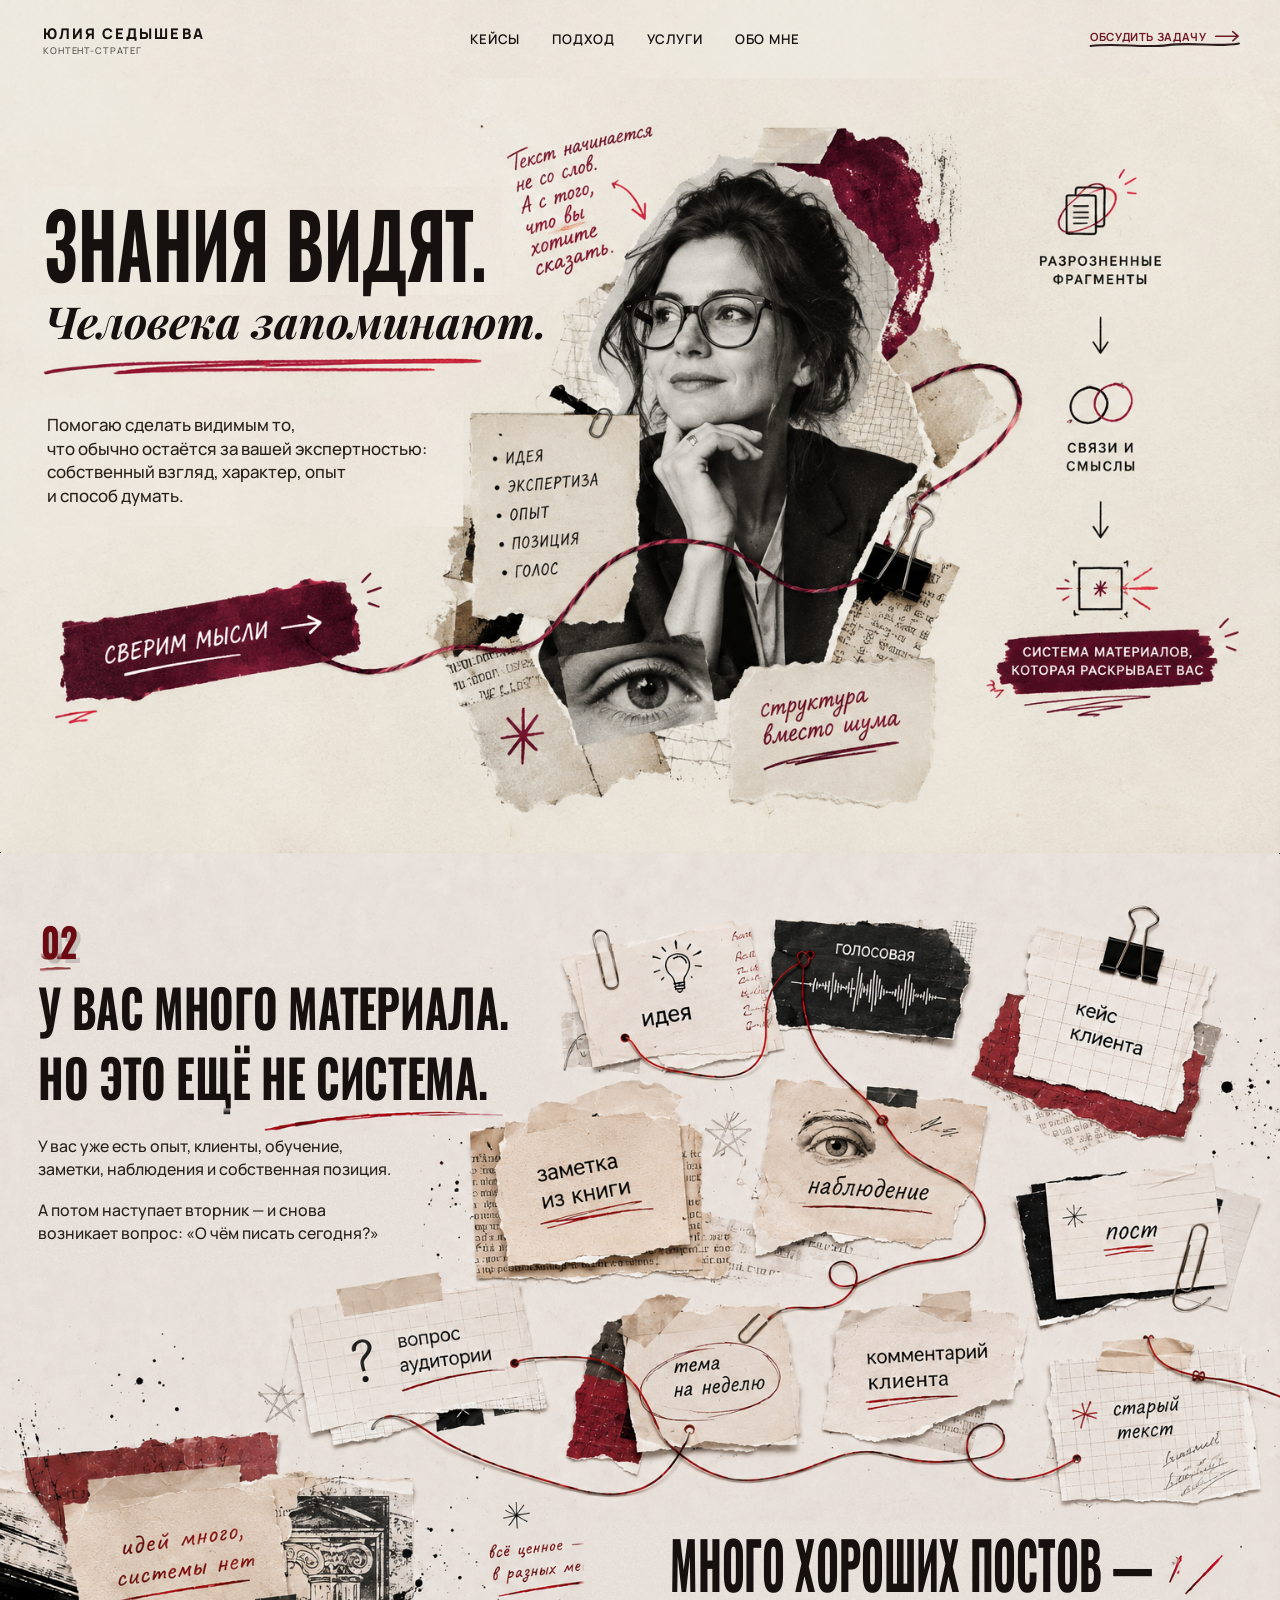
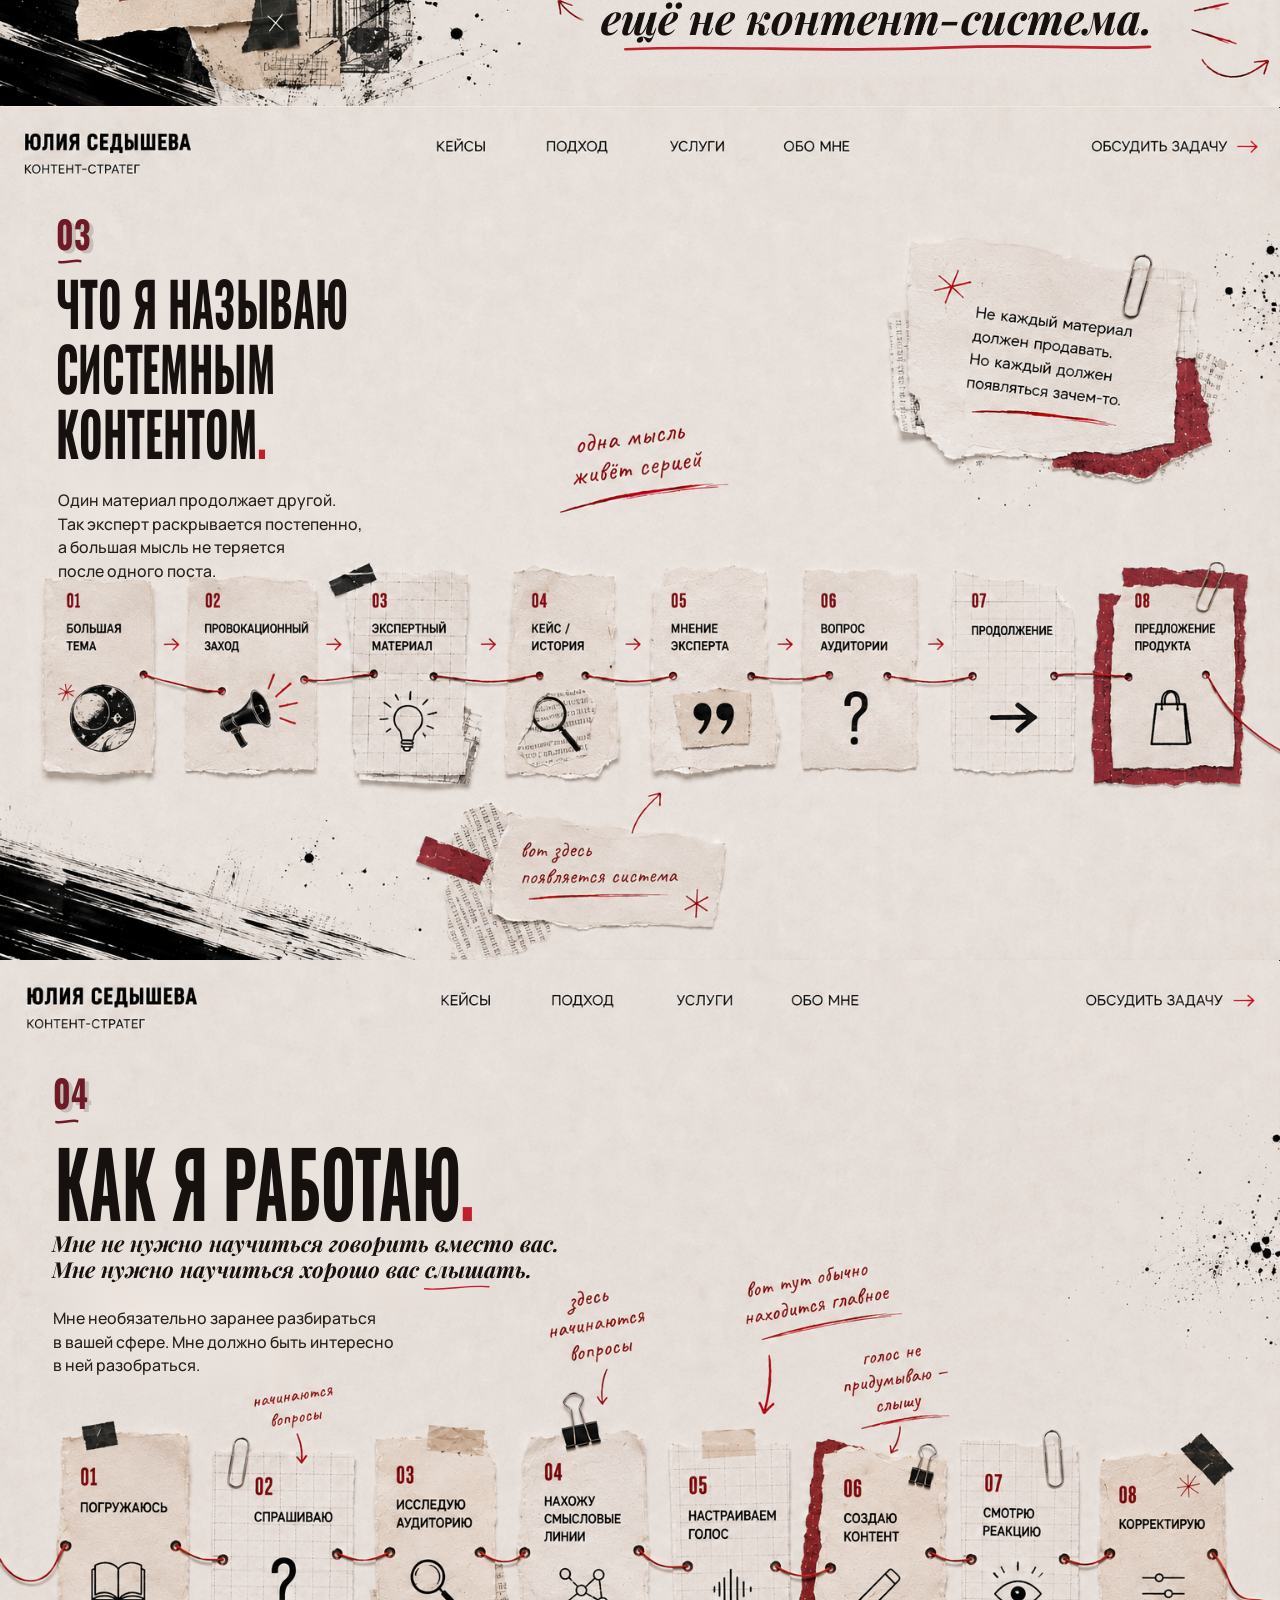
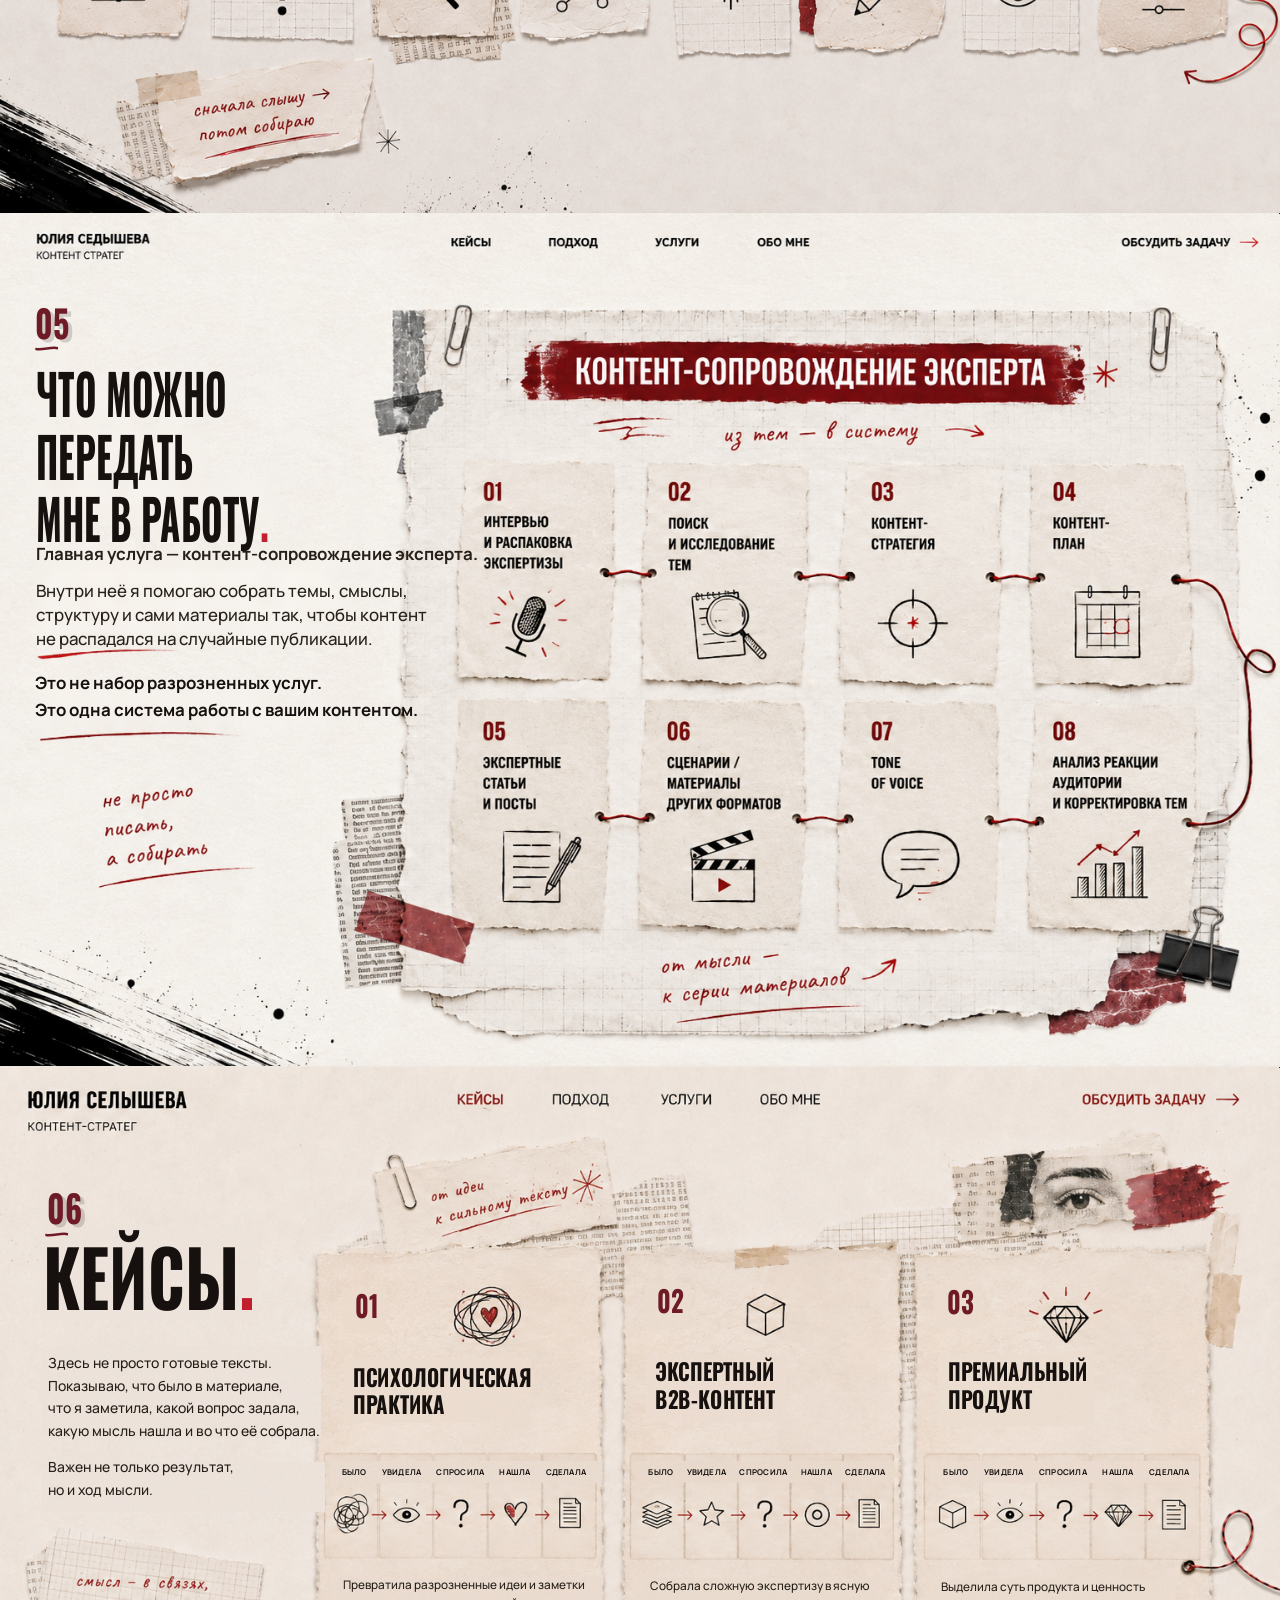
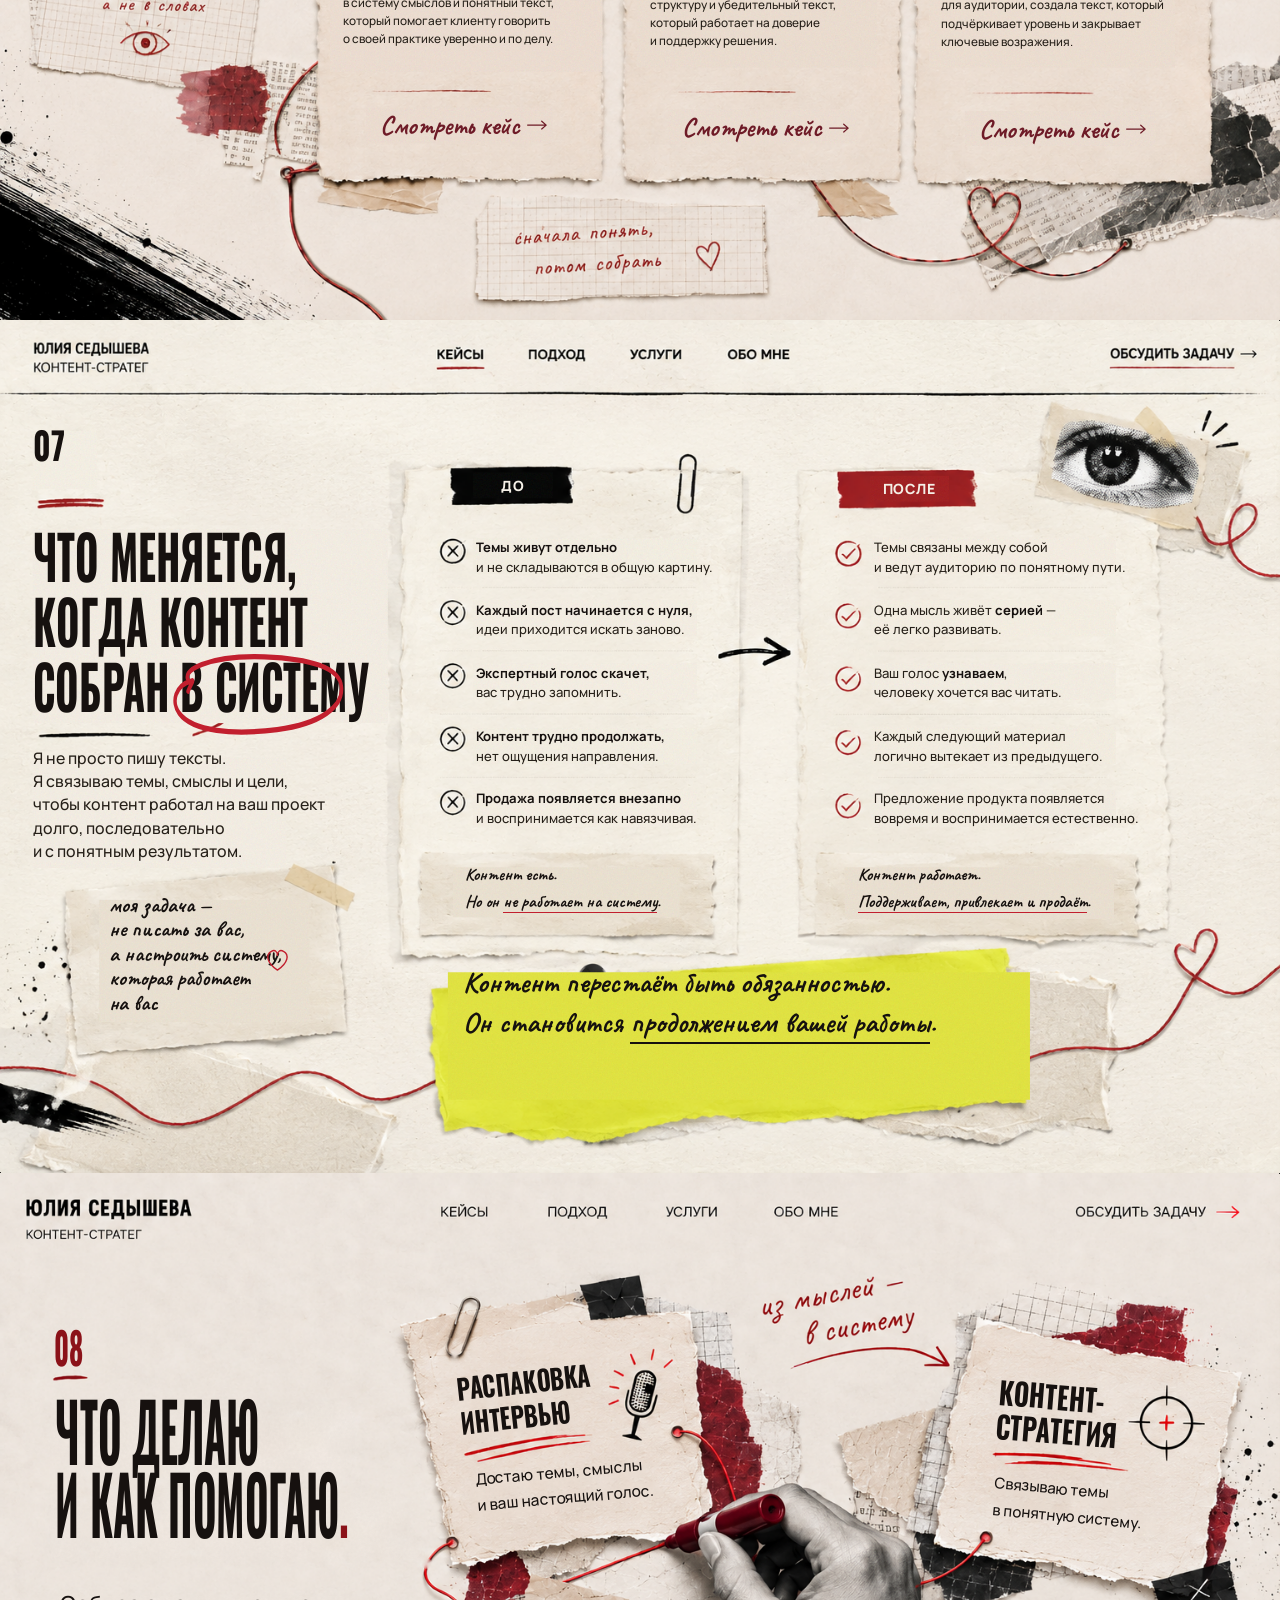
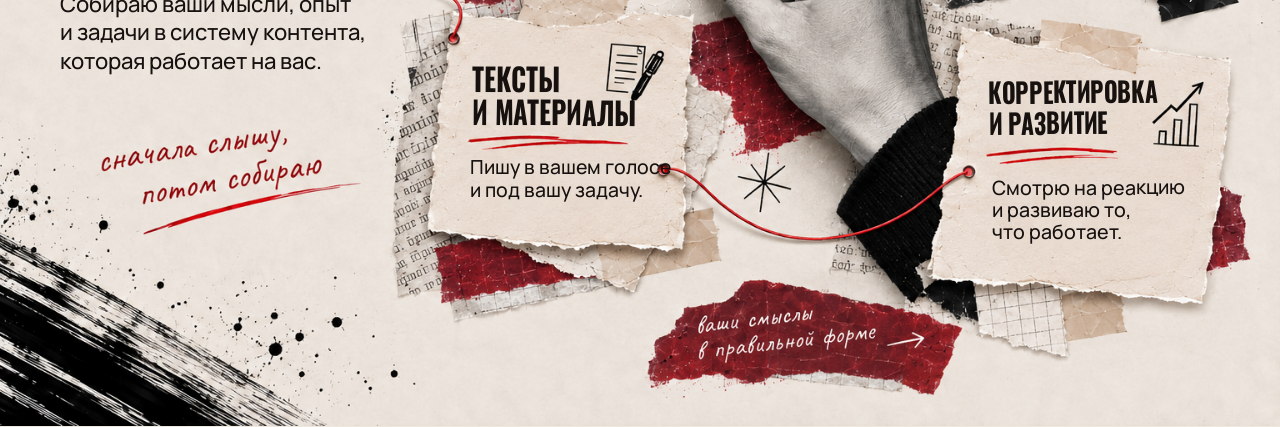
==== index.html @ bf5f05dc "Test version screens 01-08 Co-Authored-By: Claude Sonnet 5 <noreply@anthropic.com>  Claude-Session: " ====
<!DOCTYPE html>
<html lang="ru">
<head>
<meta charset="UTF-8">
<meta name="viewport" content="width=device-width, initial-scale=1.0">
<title>Юлия Седышева — контент-стратег</title>
<link rel="preconnect" href="https://fonts.googleapis.com">
<link rel="preconnect" href="https://fonts.gstatic.com" crossorigin>
<link href="https://fonts.googleapis.com/css2?family=Manrope:wght@500;600;700;800&family=Oswald:wght@600;700&family=Playfair+Display:ital,wght@1,600;1,700&family=Caveat:wght@600;700&display=swap" rel="stylesheet">
<link rel="stylesheet" href="css/style.css">
</head>
<body>

<main>
  <section class="hero">
    <div class="hero-stage">
      <img class="hero-plate" src="images/hero-bg.png" alt="" aria-hidden="true">

      <!-- Header -->
      <div class="brand">
        <span class="brand-name">Юлия&nbsp;Седышева</span>
        <span class="brand-role">Контент-стратег</span>
      </div>

      <nav class="nav">
        <a href="#">Кейсы</a>
        <a href="#">Подход</a>
        <a href="#">Услуги</a>
        <a href="#">Обо&nbsp;мне</a>
      </nav>

      <a href="#" class="top-cta">
        <span class="top-cta-text">Обсудить задачу</span>
        <svg class="top-cta-arrow" viewBox="0 0 34 16" aria-hidden="true">
          <path d="M1 8h28M23 2l7 6-7 6" fill="none" stroke="currentColor" stroke-width="2" stroke-linecap="round" stroke-linejoin="round"/>
        </svg>
        <svg class="top-cta-underline" viewBox="0 0 200 12" preserveAspectRatio="none" aria-hidden="true">
          <path d="M2 7 C 40 3, 70 10, 104 6 C 140 2, 168 9, 198 4" fill="none" stroke="currentColor" stroke-width="2.4" stroke-linecap="round"/>
        </svg>
      </a>

      <!-- Headline -->
      <h1 class="headline">Знания видят.</h1>
      <p class="subhead">Человека запоминают.</p>

      <p class="lead">Помогаю сделать видимым то,<br>
        что обычно остаётся за вашей экспертностью:<br>
        собственный взгляд, характер, опыт<br>
        и способ думать.</p>

      <!-- Button (visual is baked into the plate; this is the live hit-area) -->
      <a href="#" class="btn-hotspot" aria-label="Сверим мысли"></a>
    </div>
  </section>

  <!-- ============ Экран 2 — узнавание проблемы ============ -->
  <section class="problem">
    <div class="problem-stage">
      <img class="problem-plate" src="images/problem-bg.png" alt="" aria-hidden="true">

      <span class="p2-num">02</span>

      <h2 class="p2-title">
        <span>У вас много материала.</span>
        <span>Но это ещё не система.</span>
      </h2>

      <div class="p2-lead">
        <p>У вас уже есть опыт, клиенты, обучение,<br>
          заметки, наблюдения и собственная позиция.</p>
        <p>А потом наступает вторник — и снова<br>
          возникает вопрос: «О чём писать сегодня?»</p>
      </div>

      <p class="p2-final">
        <span class="p2-final-strong">Много хороших постов —</span>
        <span class="p2-final-italic">ещё не контент-система.</span>
        <svg class="p2-final-underline" viewBox="0 0 380 14" preserveAspectRatio="none" aria-hidden="true">
          <path d="M3 8 C 70 3, 150 12, 230 6 C 300 1, 345 9, 377 5" fill="none" stroke="currentColor" stroke-width="3.4" stroke-linecap="round"/>
        </svg>
      </p>
    </div>
  </section>

  <!-- ============ Экран 3 — что я называю системным контентом ============ -->
  <section class="system">
    <div class="system-stage">
      <img class="system-plate" src="images/system-bg.png" alt="" aria-hidden="true">

      <span class="p3-num">03</span>
      <svg class="p3-num-underline" viewBox="0 0 60 10" preserveAspectRatio="none" aria-hidden="true">
        <path d="M2 6 C 20 8, 40 3, 58 5" fill="none" stroke="currentColor" stroke-width="3" stroke-linecap="round"/>
      </svg>

      <h2 class="p3-title">
        <span>Что я называю</span>
        <span>системным</span>
        <span>контентом<em>.</em></span>
      </h2>

      <div class="p3-lead">
        <p>Один материал продолжает другой.<br>
          Так эксперт раскрывается постепенно,<br>
          а большая мысль не теряется<br>
          после одного поста.</p>
      </div>
    </div>
  </section>

  <!-- ============ Экран 4 — как я работаю ============ -->
  <section class="process">
    <div class="process-stage">
      <img class="process-plate" src="images/process-bg.png" alt="" aria-hidden="true">

      <span class="p4-num">04</span>
      <svg class="p4-num-underline" viewBox="0 0 60 10" preserveAspectRatio="none" aria-hidden="true">
        <path d="M2 6 C 20 8, 40 3, 58 5" fill="none" stroke="currentColor" stroke-width="3" stroke-linecap="round"/>
      </svg>

      <h2 class="p4-title">Как я работаю<em>.</em></h2>

      <p class="p4-phrase">
        <span>Мне не нужно научиться говорить вместо вас.</span>
        <span>Мне нужно научиться хорошо вас
          <span class="p4-hear">слышать.
            <svg class="p4-hear-underline" viewBox="0 0 194 26" preserveAspectRatio="none" aria-hidden="true">
              <path d="M2 20 C 60 26, 130 8, 192 14" fill="none" stroke="currentColor" stroke-width="4" stroke-linecap="round"/>
            </svg>
          </span>
        </span>
      </p>

      <div class="p4-lead">
        <p>Мне необязательно заранее разбираться<br>
          в вашей сфере. Мне должно быть интересно<br>
          в ней разобраться.</p>
      </div>
    </div>
  </section>

  <!-- ============ Экран 5 — что можно передать мне в работу ============ -->
  <section class="services">
    <div class="services-stage">
      <img class="services-plate" src="images/services-bg.png" alt="" aria-hidden="true">

      <span class="p5-num">05</span>
      <svg class="p5-num-underline" viewBox="0 0 60 10" preserveAspectRatio="none" aria-hidden="true">
        <path d="M2 6 C 20 8, 40 3, 58 5" fill="none" stroke="currentColor" stroke-width="3" stroke-linecap="round"/>
      </svg>

      <h2 class="p5-title">
        <span>Что можно</span>
        <span>передать</span>
        <span>мне в работу<em>.</em></span>
      </h2>

      <div class="p5-lead">
        <p class="p5-lead-strong">Главная услуга — контент-сопровождение эксперта.</p>
        <p>Внутри неё я помогаю собрать темы, смыслы,<br>
          структуру и сами материалы так, чтобы контент<br>
          не распадался на случайные публикации.</p>
      </div>

      <p class="p5-bottom">
        <span>Это не набор разрозненных услуг.</span>
        <span>Это одна система работы с вашим контентом.</span>
      </p>
    </div>
  </section>

  <!-- ============ Экран 6 — кейсы ============ -->
  <section class="cases" id="cases">
    <div class="cases-stage">
      <img class="cases-plate" src="images/cases-bg.png" alt="" aria-hidden="true">

      <span class="p6-num">06</span>
      <svg class="p6-num-underline" viewBox="0 0 60 10" preserveAspectRatio="none" aria-hidden="true">
        <path d="M2 6 C 20 8, 40 3, 58 5" fill="none" stroke="currentColor" stroke-width="3" stroke-linecap="round"/>
      </svg>

      <h2 class="p6-title">Кейсы<em>.</em></h2>

      <p class="p6-lead1">Здесь не просто готовые тексты.<br>
        Показываю, что было в материале,<br>
        что я заметила, какой вопрос задала,<br>
        какую мысль нашла и во что её собрала.</p>
      <p class="p6-lead2">Важен не только результат,<br>
        но и ход мысли.</p>

      <!-- Карточка 01 — психологическая практика -->
      <span class="p6-cnum c1">01</span>
      <h3 class="p6-ctitle c1">
        <span>Психологическая</span>
        <span>практика</span>
      </h3>
      <div class="p6-cscheme c1">
        <span>Было</span><span>Увидела</span><span>Спросила</span><span>Нашла</span><span>Сделала</span>
      </div>
      <p class="p6-cdesc c1">Превратила разрозненные идеи и заметки<br>
        в систему смыслов и понятный текст,<br>
        который помогает клиенту говорить<br>
        о своей практике уверенно и по делу.</p>
      <a href="#" class="p6-clink c1">Смотреть кейс
        <svg class="p6-clink-arrow" viewBox="0 0 34 16" aria-hidden="true">
          <path d="M1 8h28M23 2l7 6-7 6" fill="none" stroke="currentColor" stroke-width="2" stroke-linecap="round" stroke-linejoin="round"/>
        </svg>
      </a>

      <!-- Карточка 02 — экспертный B2B-контент -->
      <span class="p6-cnum c2">02</span>
      <h3 class="p6-ctitle c2">
        <span>Экспертный</span>
        <span>B2B-контент</span>
      </h3>
      <div class="p6-cscheme c2">
        <span>Было</span><span>Увидела</span><span>Спросила</span><span>Нашла</span><span>Сделала</span>
      </div>
      <p class="p6-cdesc c2">Собрала сложную экспертизу в ясную<br>
        структуру и убедительный текст,<br>
        который работает на доверие<br>
        и поддержку решения.</p>
      <a href="#" class="p6-clink c2">Смотреть кейс
        <svg class="p6-clink-arrow" viewBox="0 0 34 16" aria-hidden="true">
          <path d="M1 8h28M23 2l7 6-7 6" fill="none" stroke="currentColor" stroke-width="2" stroke-linecap="round" stroke-linejoin="round"/>
        </svg>
      </a>

      <!-- Карточка 03 — премиальный продукт -->
      <span class="p6-cnum c3">03</span>
      <h3 class="p6-ctitle c3">
        <span>Премиальный</span>
        <span>продукт</span>
      </h3>
      <div class="p6-cscheme c3">
        <span>Было</span><span>Увидела</span><span>Спросила</span><span>Нашла</span><span>Сделала</span>
      </div>
      <p class="p6-cdesc c3">Выделила суть продукта и ценность<br>
        для аудитории, создала текст, который<br>
        подчёркивает уровень и закрывает<br>
        ключевые возражения.</p>
      <a href="#" class="p6-clink c3">Смотреть кейс
        <svg class="p6-clink-arrow" viewBox="0 0 34 16" aria-hidden="true">
          <path d="M1 8h28M23 2l7 6-7 6" fill="none" stroke="currentColor" stroke-width="2" stroke-linecap="round" stroke-linejoin="round"/>
        </svg>
      </a>
    </div>
  </section>

  <!-- ============ Экран 7 — что меняется, когда контент собран в систему ============ -->
  <section class="system-effect" id="system-effect">
    <div class="system-effect-stage">
      <img class="system-effect-plate" src="images/system-effect-bg.png" alt="" aria-hidden="true">

      <span class="p7-num">07</span>

      <h2 class="p7-title">
        <span>Что меняется,</span>
        <span>когда контент</span>
        <span>собран
          <span class="p7-circle-wrap">в систему
            <svg class="p7-circle" viewBox="0 0 300 100" preserveAspectRatio="none" aria-hidden="true">
              <path d="M52 32 C 26 18, 84 2, 168 4 C 240 6, 288 15, 290 36 C 292 56, 258 74, 188 80 C 118 86, 54 82, 33 63 C 20 51, 26 34, 53 29 C 57 28, 50 34, 47 40"
                fill="none" stroke="currentColor" stroke-width="5.5" stroke-linecap="round" stroke-linejoin="round"/>
            </svg>
          </span>
        </span>
      </h2>

      <p class="p7-lead">Я не просто пишу тексты.<br>
        Я связываю темы, смыслы и цели,<br>
        чтобы контент работал на ваш проект<br>
        долго, последовательно<br>
        и с понятным результатом.</p>

      <!-- Левая заметка -->
      <p class="p7-leftnote">моя задача —<br>
        не писать за вас,<br>
        а настроить систему,<br>
        которая работает<br>
        на вас</p>
      <svg class="p7-leftnote-heart" viewBox="0 0 40 36" aria-hidden="true">
        <path d="M20 33 C 4 22, 2 10, 11 5 C 17 1, 20 7, 20 11 C 20 7, 23 1, 29 5 C 38 10, 36 22, 20 33 Z"
          fill="none" stroke="currentColor" stroke-width="2" stroke-linejoin="round"/>
      </svg>

      <!-- Карточка ДО -->
      <span class="p7-tab do">До</span>
      <div class="p7-item do i1"><p><strong>Темы живут отдельно</strong><br>и не складываются в общую картину.</p></div>
      <div class="p7-item do i2"><p><strong>Каждый пост начинается с нуля,</strong><br>идеи приходится искать заново.</p></div>
      <div class="p7-item do i3"><p><strong>Экспертный голос скачет,</strong><br>вас трудно запомнить.</p></div>
      <div class="p7-item do i4"><p><strong>Контент трудно продолжать,</strong><br>нет ощущения направления.</p></div>
      <div class="p7-item do i5"><p><strong>Продажа появляется внезапно</strong><br>и воспринимается как навязчивая.</p></div>
      <p class="p7-note do">Контент есть.<br>Но он <span class="p7-underline">не работает на систему</span>.</p>

      <!-- Карточка ПОСЛЕ -->
      <span class="p7-tab posle">После</span>
      <div class="p7-item posle i1"><p>Темы связаны между собой<br>и ведут аудиторию по понятному пути.</p></div>
      <div class="p7-item posle i2"><p>Одна мысль живёт <strong>серией</strong> —<br>её легко развивать.</p></div>
      <div class="p7-item posle i3"><p>Ваш голос <strong>узнаваем</strong>,<br>человеку хочется вас читать.</p></div>
      <div class="p7-item posle i4"><p>Каждый следующий материал<br>логично вытекает из предыдущего.</p></div>
      <div class="p7-item posle i5"><p>Предложение продукта появляется<br>вовремя и воспринимается естественно.</p></div>
      <p class="p7-note posle">Контент работает.<br><span class="p7-underline">Поддерживает, привлекает и продаёт</span>.</p>

      <!-- Жёлтая заметка -->
      <p class="p7-yellownote">Контент перестаёт быть обязанностью.<br>
        Он становится <span class="p7-underline">продолжением вашей работы</span>.</p>
    </div>
  </section>

  <!-- ============ Экран 8 — что делаю и как помогаю ============ -->
  <section class="what-i-do" id="what-i-do">
    <div class="what-i-do-stage">
      <img class="what-i-do-plate" src="images/what-i-do-bg.png" alt="" aria-hidden="true">

      <span class="p8-num">08</span>

      <h2 class="p8-title">
        <span>Что делаю</span>
        <span>и как помогаю<em>.</em></span>
      </h2>

      <p class="p8-lead">Собираю ваши мысли, опыт<br>
        и задачи в систему контента,<br>
        которая работает на вас.</p>

      <!-- Карточка 1 — распаковка / интервью -->
      <h3 class="p8-ctitle c1"><span>Распаковка</span><span>интервью</span></h3>
      <p class="p8-cdesc c1">Достаю темы, смыслы<br>и ваш настоящий голос.</p>

      <!-- Карточка 2 — контент-стратегия -->
      <h3 class="p8-ctitle c2"><span>Контент-</span><span>стратегия</span></h3>
      <p class="p8-cdesc c2">Связываю темы<br>в понятную систему.</p>

      <!-- Карточка 3 — тексты и материалы -->
      <h3 class="p8-ctitle c3"><span>Тексты</span><span>и материалы</span></h3>
      <p class="p8-cdesc c3">Пишу в вашем голосе<br>и под вашу задачу.</p>

      <!-- Карточка 4 — корректировка и развитие -->
      <h3 class="p8-ctitle c4"><span>Корректировка</span><span>и развитие</span></h3>
      <p class="p8-cdesc c4">Смотрю на реакцию<br>и развиваю то,<br>что работает.</p>
    </div>
  </section>
</main>

<script src="js/main.js"></script>
</body>
</html>
---- css/style.css ----
/* ==========================================================================
   Юлия Седышева — первый экран
   Собран по assets/01-hero-final-approved.png
   Коллаж, портрет, схема, красная нить, рукописные пометки и кнопка —
   запечены в images/hero-bg.png (вырезаны из approved-макета).
   Живым текстом отрисованы: шапка, заголовок, подзаголовок, лид, ссылки.
   ========================================================================== */
:root {
  --bg: #EEE9DF;
  --ink: #16110F;
  --ink-soft: #262019;
  --wine: #6E1B27;
  --wine-ink: #2B1D1A;
  --accent: #C21F2E;
  --p8-red: #8B1219;
}

* { box-sizing: border-box; }
html { scroll-behavior: smooth; }
body {
  margin: 0;
  background: var(--bg);
  color: var(--ink);
  font-family: "Manrope", Arial, sans-serif;
  -webkit-font-smoothing: antialiased;
}
img, svg { display: block; max-width: 100%; }
a { color: inherit; text-decoration: none; }
h1, p { margin: 0; }

/* ---- Stage: proportional 1536 x 1024 canvas ---------------------------- */
.hero { background: var(--bg); }
.hero-stage {
  position: relative;
  width: min(1536px, 100vw);
  margin-inline: auto;
  aspect-ratio: 1536 / 1024;
  container-type: inline-size;
  overflow: hidden;
}
.hero-plate {
  position: absolute;
  inset: 0;
  width: 100%;
  height: 100%;
  object-fit: fill;
  user-select: none;
  pointer-events: none;
}

/* ---- Header ----------------------------------------------------------- */
.brand {
  position: absolute;
  left: 3.35%;
  top: 2.95%;
  display: flex;
  flex-direction: column;
  line-height: 1.15;
}
.brand-name {
  font-weight: 800;
  font-size: clamp(11px, 1.15cqw, 19px);
  letter-spacing: 0.14em;
  text-transform: uppercase;
  white-space: nowrap;
  color: var(--ink);
}
.brand-role {
  font-weight: 500;
  font-size: clamp(7px, 0.72cqw, 12px);
  letter-spacing: 0.1em;
  text-transform: uppercase;
  opacity: 0.7;
  margin-top: 0.3cqw;
}

.nav {
  position: absolute;
  left: 49.6%;
  top: 3.55%;
  transform: translateX(-50%);
  display: flex;
  align-items: center;
  gap: clamp(13px, 2.5cqw, 40px);
  white-space: nowrap;
}
.nav a {
  font-weight: 600;
  font-size: clamp(9px, 1.04cqw, 17px);
  letter-spacing: 0.06em;
  text-transform: uppercase;
  color: var(--ink);
  padding-bottom: 0.2cqw;
  position: relative;
}
.nav a::after {
  content: "";
  position: absolute;
  left: 0; bottom: 0;
  width: 0; height: 1.5px;
  background: var(--wine);
  transition: width .2s ease;
}
.nav a:hover::after { width: 100%; }

.top-cta {
  position: absolute;
  right: 3%;
  top: 3.4%;
  display: inline-flex;
  align-items: center;
  gap: 0.7cqw;
  color: var(--wine);
  font-weight: 700;
  font-size: clamp(9px, 0.88cqw, 15px);
  letter-spacing: 0.055em;
  text-transform: uppercase;
  white-space: nowrap;
}
.top-cta-arrow {
  width: clamp(16px, 2.05cqw, 34px);
  height: auto;
  transition: transform .2s ease;
}
.top-cta:hover .top-cta-arrow { transform: translateX(3px); }
.top-cta-underline {
  position: absolute;
  left: -1%;
  right: 8%;
  bottom: -0.5cqw;
  width: auto;
  height: 0.8cqw;
  color: var(--wine-ink);
}

/* ---- Headline block ------------------------------------------------- */
.headline {
  position: absolute;
  left: 3.45%;
  top: 23.2%;
  font-family: "Oswald", "Manrope", Arial, sans-serif;
  font-weight: 700;
  font-size: clamp(26px, 6.95cqw, 108px);
  line-height: 1;
  letter-spacing: 0;
  text-transform: uppercase;
  color: var(--ink);
  white-space: nowrap;
  transform: scaleX(0.727);
  transform-origin: left center;
}
.subhead {
  position: absolute;
  left: 3.5%;
  top: 35%;
  font-family: "Playfair Display", Georgia, serif;
  font-style: italic;
  font-weight: 700;
  font-size: clamp(13px, 3.45cqw, 54px);
  line-height: 1;
  color: var(--ink);
  white-space: nowrap;
}
.lead {
  position: absolute;
  left: 3.65%;
  top: 48.4%;
  font-weight: 500;
  font-size: clamp(9px, 1.32cqw, 21px);
  line-height: 1.4;
  color: var(--ink-soft);
  white-space: nowrap;
}

/* ---- Live hit-area over the baked-in "Сверим мысли" button --------- */
.btn-hotspot {
  position: absolute;
  left: 3.7%;
  top: 66.6%;
  width: 27.5%;
  height: 13.2%;
  border-radius: 4px 12px 12px 4px;
  transform: rotate(-0.4deg);
  transition: transform .15s ease, filter .15s ease;
}
.btn-hotspot:hover {
  transform: rotate(-0.4deg) translateY(-2px);
  filter: drop-shadow(0 8px 16px rgba(60, 6, 20, 0.28));
}

/* ==========================================================================
   Экран 2 — «У вас много материала. Но это ещё не система.»
   Коллаж, нить, рукописные пометки, фрагменты и заголовки-в-макете запечены
   в images/problem-bg.png (вырезано из assets/02-problem-approved.png).
   Живой текст: «02», заголовок, лид, финальная мысль.
   ========================================================================== */
.problem { background: var(--bg); }
.problem-stage {
  position: relative;
  width: min(1536px, 100vw);
  margin-inline: auto;
  aspect-ratio: 1536 / 1024;
  container-type: inline-size;
  overflow: hidden;
}
.problem-plate {
  position: absolute;
  inset: 0;
  width: 100%;
  height: 100%;
  object-fit: fill;
  user-select: none;
  pointer-events: none;
}

.p2-num {
  position: absolute;
  left: 3.2%;
  top: 8%;
  font-family: "Oswald", "Manrope", Arial, sans-serif;
  font-weight: 700;
  font-size: clamp(15px, 3.15cqw, 50px);
  line-height: 1;
  letter-spacing: 0.02em;
  color: #6b0a12;
  transform: scaleX(0.85);
  transform-origin: left center;
  text-shadow: 0.11em 0.09em 0 rgba(20, 10, 10, 0.16);
}

.p2-title {
  position: absolute;
  left: 3.0%;
  top: 13.8%;
  margin: 0;
  display: flex;
  flex-direction: column;
  font-family: "Oswald", "Manrope", Arial, sans-serif;
  font-weight: 700;
  font-size: clamp(18px, 4.1cqw, 64px);
  line-height: 1.34;
  letter-spacing: 0;
  text-transform: uppercase;
  color: var(--ink);
  white-space: nowrap;
}
.p2-title span {
  display: block;
  transform: scaleX(0.8);
  transform-origin: left center;
}

.p2-lead {
  position: absolute;
  left: 3.0%;
  top: 33.0%;
  font-weight: 500;
  font-size: clamp(9px, 1.24cqw, 20px);
  line-height: 1.47;
  color: var(--ink-soft);
  white-space: nowrap;
}
.p2-lead p { margin: 0; }
.p2-lead p + p { margin-top: 1.1em; }

.p2-final {
  position: absolute;
  right: 9.9%;
  bottom: 6.2%;
  margin: 0;
  text-align: right;
  color: var(--ink);
}
.p2-final-strong {
  display: block;
  font-family: "Oswald", "Manrope", Arial, sans-serif;
  font-weight: 700;
  font-size: clamp(20px, 5.1cqw, 80px);
  line-height: 1;
  text-transform: uppercase;
  white-space: nowrap;
  transform: scaleX(0.6);
  transform-origin: right center;
}
.p2-final-italic {
  display: block;
  margin-top: 0.06em;
  font-family: "Playfair Display", Georgia, serif;
  font-style: italic;
  font-weight: 700;
  font-size: clamp(13px, 3.35cqw, 52px);
  line-height: 1;
  white-space: nowrap;
}
.p2-final-underline {
  display: block;
  margin-left: auto;
  margin-top: 0.14em;
  width: 66%;
  height: 0.85cqw;
  color: var(--accent);
}

/* ==========================================================================
   Экран 3 — «Что я называю системным контентом.»
   Коллаж, цепочка из 8 карточек, нить, скотч, скрепки, рукописные пометки
   и заметка справа запечены в images/system-bg.png (из assets/03-system-approved.png,
   текстовые зоны заинпейнчены). Живой текст: «03», заголовок, лид-абзац.
   ========================================================================== */
.system { background: var(--bg); }
.system-stage {
  position: relative;
  width: min(1536px, 100vw);
  margin-inline: auto;
  aspect-ratio: 1536 / 1024;
  container-type: inline-size;
  overflow: hidden;
}
.system-plate {
  position: absolute;
  inset: 0;
  width: 100%;
  height: 100%;
  object-fit: fill;
  user-select: none;
  pointer-events: none;
}

.p3-num {
  position: absolute;
  left: 4.4%;
  top: 12.6%;
  font-family: "Oswald", "Manrope", Arial, sans-serif;
  font-weight: 700;
  font-size: clamp(14px, 2.95cqw, 46px);
  line-height: 1;
  letter-spacing: 0.02em;
  color: var(--wine);
  transform: scaleX(0.85);
  transform-origin: left center;
  text-shadow: 0.11em 0.09em 0 rgba(20, 10, 10, 0.16);
}
.p3-num-underline {
  position: absolute;
  left: 4.55%;
  top: 17.6%;
  width: clamp(9px, 1.85cqw, 29px);
  height: clamp(3px, 0.65cqw, 10px);
  color: var(--wine);
}

.p3-title {
  position: absolute;
  left: 4.35%;
  top: 19.3%;
  margin: 0;
  display: flex;
  flex-direction: column;
  gap: 0.35cqw;
  font-family: "Oswald", "Manrope", Arial, sans-serif;
  font-weight: 700;
  font-size: clamp(21px, 4.75cqw, 73px);
  line-height: 1;
  letter-spacing: 0;
  text-transform: uppercase;
  color: var(--ink);
  white-space: nowrap;
}
.p3-title span {
  display: block;
  transform: scaleX(0.66);
  transform-origin: left center;
}
.p3-title em {
  font-style: normal;
  color: var(--accent);
}

.p3-lead {
  position: absolute;
  left: 4.5%;
  top: 44.8%;
  font-weight: 500;
  font-size: clamp(9px, 1.24cqw, 20px);
  line-height: 1.48;
  color: var(--ink-soft);
  white-space: nowrap;
}
.p3-lead p { margin: 0; }

/* ==========================================================================
   Экран 4 — «Как я работаю.»
   Коллаж, цепочка из 8 карточек-этапов, иконки, нить, скотч, скрепки и все
   рукописные пометки запечены в images/process-bg.png (из
   assets/04-process-approved.png, текстовые зоны заинпейнчены).
   Живой текст: «04», заголовок, главная фраза (со штрихом под «слышать»),
   дополнительный текст.
   ========================================================================== */
.process { background: var(--bg); }
.process-stage {
  position: relative;
  width: min(1536px, 100vw);
  margin-inline: auto;
  aspect-ratio: 1536 / 1024;
  container-type: inline-size;
  overflow: hidden;
}
.process-plate {
  position: absolute;
  inset: 0;
  width: 100%;
  height: 100%;
  object-fit: fill;
  user-select: none;
  pointer-events: none;
}

.p4-num {
  position: absolute;
  left: 4.15%;
  top: 13.4%;
  font-family: "Oswald", "Manrope", Arial, sans-serif;
  font-weight: 700;
  font-size: clamp(14px, 2.95cqw, 46px);
  line-height: 1;
  letter-spacing: 0.02em;
  color: var(--wine);
  transform: scaleX(0.85);
  transform-origin: left center;
  text-shadow: 0.11em 0.09em 0 rgba(20, 10, 10, 0.16);
}
.p4-num-underline {
  position: absolute;
  left: 4.3%;
  top: 18.4%;
  width: clamp(9px, 1.85cqw, 29px);
  height: clamp(3px, 0.65cqw, 10px);
  color: var(--wine);
}

.p4-title {
  position: absolute;
  left: 4.3%;
  top: 20.5%;
  margin: 0;
  font-family: "Oswald", "Manrope", Arial, sans-serif;
  font-weight: 700;
  font-size: clamp(30px, 7.05cqw, 108px);
  line-height: 1;
  letter-spacing: 0;
  text-transform: uppercase;
  color: var(--ink);
  white-space: nowrap;
  transform: scaleX(0.66);
  transform-origin: left center;
}
.p4-title em {
  font-style: normal;
  color: var(--accent);
}

.p4-phrase {
  position: absolute;
  left: 4.1%;
  top: 31.9%;
  margin: 0;
  display: flex;
  flex-direction: column;
  gap: 0.3cqw;
  font-family: "Playfair Display", Georgia, serif;
  font-style: italic;
  font-weight: 700;
  font-size: clamp(10px, 1.72cqw, 26px);
  line-height: 1;
  color: var(--ink);
  white-space: nowrap;
}
.p4-hear {
  position: relative;
  display: inline-block;
}
.p4-hear-underline {
  position: absolute;
  left: -1.5%;
  right: -1.5%;
  bottom: -0.5em;
  width: auto;
  height: 0.4em;
  color: var(--accent);
}

.p4-lead {
  position: absolute;
  left: 4.15%;
  top: 40.7%;
  font-weight: 500;
  font-size: clamp(9px, 1.24cqw, 20px);
  line-height: 1.48;
  color: var(--ink-soft);
  white-space: nowrap;
}
.p4-lead p { margin: 0; }

/* ==========================================================================
   Экран 5 — «Что можно передать мне в работу.»
   Собран по assets/05-services-approved.png. Шапка, правый плакат (плашка
   «Контент-сопровождение эксперта», 8 карточек-направлений, нить, скотч,
   скрепки, зажим, рукописные пометки) и декоративные мазки запечены в
   images/services-bg.png (текстовые зоны левой колонки заинпейнчены).
   Живой текст: «05», заголовок, лид-абзац, нижний смысловой блок.
   ========================================================================== */
.services { background: var(--bg); }
.services-stage {
  position: relative;
  width: min(1536px, 100vw);
  margin-inline: auto;
  aspect-ratio: 1536 / 1024;
  container-type: inline-size;
  overflow: hidden;
}
.services-plate {
  position: absolute;
  inset: 0;
  width: 100%;
  height: 100%;
  object-fit: fill;
  user-select: none;
  pointer-events: none;
}

.p5-num {
  position: absolute;
  left: 2.75%;
  top: 10.7%;
  font-family: "Oswald", "Manrope", Arial, sans-serif;
  font-weight: 700;
  font-size: clamp(14px, 2.95cqw, 46px);
  line-height: 1;
  letter-spacing: 0.02em;
  color: var(--wine);
  transform: scaleX(0.85);
  transform-origin: left center;
  text-shadow: 0.11em 0.09em 0 rgba(20, 10, 10, 0.16);
}
.p5-num-underline {
  position: absolute;
  left: 2.7%;
  top: 15.4%;
  width: clamp(9px, 1.85cqw, 29px);
  height: clamp(3px, 0.65cqw, 10px);
  color: var(--wine);
}

.p5-title {
  position: absolute;
  left: 2.85%;
  top: 17.8%;
  margin: 0;
  display: flex;
  flex-direction: column;
  gap: 0.55cqw;
  font-family: "Oswald", "Manrope", Arial, sans-serif;
  font-weight: 700;
  font-size: clamp(20px, 4.35cqw, 67px);
  line-height: 1;
  letter-spacing: 0;
  text-transform: uppercase;
  color: var(--ink);
  white-space: nowrap;
}
.p5-title span {
  display: block;
  transform: scaleX(0.66);
  transform-origin: left center;
}
.p5-title em {
  font-style: normal;
  color: var(--accent);
}

.p5-lead {
  position: absolute;
  left: 2.8%;
  top: 38.5%;
  font-weight: 500;
  font-size: clamp(9px, 1.32cqw, 21px);
  line-height: 1.42;
  white-space: nowrap;
}
.p5-lead p { margin: 0; color: var(--ink-soft); }
.p5-lead p + p { margin-top: 0.8em; }
.p5-lead-strong { color: var(--ink); font-weight: 700; }

.p5-bottom {
  position: absolute;
  left: 2.75%;
  top: 53.8%;
  margin: 0;
  display: flex;
  flex-direction: column;
  gap: 0.3em;
  font-family: "Manrope", Arial, sans-serif;
  font-weight: 700;
  font-size: clamp(9px, 1.32cqw, 21px);
  line-height: 1.3;
  color: var(--ink);
  white-space: nowrap;
}

/* ==========================================================================
   Экран 6 — «Кейсы.»
   Собран по assets/06-cases-approved.png. Шапка, 3 бумажные карточки-кейса
   (иконки, стрелки схемы, разделители), верхние/нижние рукописные пометки,
   коллаж с глазом, красная нить, скотч и скрепки запечены в
   images/cases-bg.png (текстовые зоны затёрты локальной медианной заливкой
   по образцу текстуры бумаги вокруг — см. scratchpad build_bg2.py).
   Живой текст: «06», заголовок, лид-абзацы, номера/заголовки/подписи схемы/
   описания/ссылки «Смотреть кейс →» в каждой из 3 карточек.
   ========================================================================== */
.cases { background: var(--bg); }
.cases-stage {
  position: relative;
  width: min(1536px, 100vw);
  margin-inline: auto;
  aspect-ratio: 1536 / 1024;
  container-type: inline-size;
  overflow: hidden;
}
.cases-plate {
  position: absolute;
  inset: 0;
  width: 100%;
  height: 100%;
  object-fit: fill;
  user-select: none;
  pointer-events: none;
}

.p6-num {
  position: absolute;
  left: 3.65%;
  top: 14.35%;
  font-family: "Oswald", "Manrope", Arial, sans-serif;
  font-weight: 700;
  font-size: clamp(14px, 2.95cqw, 46px);
  line-height: 1;
  letter-spacing: 0.02em;
  color: var(--wine);
  transform: scaleX(0.85);
  transform-origin: left center;
  text-shadow: 0.11em 0.09em 0 rgba(20, 10, 10, 0.16);
}
.p6-num-underline {
  position: absolute;
  left: 3.5%;
  top: 19.15%;
  width: clamp(9px, 1.85cqw, 29px);
  height: clamp(3px, 0.65cqw, 10px);
  color: var(--wine);
}

.p6-title {
  position: absolute;
  left: 3.35%;
  top: 19.9%;
  margin: 0;
  font-family: "Oswald", "Manrope", Arial, sans-serif;
  font-weight: 700;
  font-size: clamp(24px, 6.05cqw, 93px);
  line-height: 1;
  letter-spacing: 0;
  text-transform: uppercase;
  color: var(--ink);
  white-space: nowrap;
  transform: scaleX(0.84);
  transform-origin: left center;
}
.p6-title em {
  font-style: normal;
  color: var(--accent);
}

.p6-lead1, .p6-lead2 {
  position: absolute;
  left: 3.75%;
  margin: 0;
  font-weight: 500;
  font-size: clamp(8px, 1.09cqw, 17.6px);
  line-height: 1.62;
  color: var(--ink-soft);
  white-space: nowrap;
}
.p6-lead1 { top: 33.4%; }
.p6-lead2 { top: 45.6%; }

/* ---- Case cards (3x) ---------------------------------------------- */
.p6-cnum {
  position: absolute;
  font-family: "Oswald", "Manrope", Arial, sans-serif;
  font-weight: 700;
  font-size: clamp(11px, 2.3cqw, 36px);
  line-height: 1;
  letter-spacing: 0.02em;
  color: var(--wine);
  transform: scaleX(0.85);
  transform-origin: left center;
}
.p6-cnum.c1 { left: 27.7%; top: 26.3%; }
.p6-cnum.c2 { left: 51.3%; top: 25.7%; }
.p6-cnum.c3 { left: 74.0%; top: 25.8%; }

.p6-ctitle {
  position: absolute;
  margin: 0;
  display: flex;
  flex-direction: column;
  gap: 0.05em;
  font-family: "Oswald", "Manrope", Arial, sans-serif;
  font-weight: 700;
  font-size: clamp(9px, 1.81cqw, 27.7px);
  line-height: 1.12;
  letter-spacing: 0;
  text-transform: uppercase;
  color: var(--ink);
  white-space: nowrap;
}
.p6-ctitle span {
  display: block;
  transform: scaleX(0.9);
  transform-origin: left center;
}
.p6-ctitle.c1 { left: 27.55%; top: 34.75%; }
.p6-ctitle.c2 { left: 51.2%; top: 34.15%; }
.p6-ctitle.c3 { left: 74.05%; top: 34.15%; }

.p6-cscheme {
  position: absolute;
  display: flex;
  justify-content: space-between;
  font-family: "Manrope", Arial, sans-serif;
  font-weight: 700;
  font-size: clamp(6px, 0.62cqw, 9.5px);
  letter-spacing: 0.03em;
  text-transform: uppercase;
  color: var(--ink);
  white-space: nowrap;
}
.p6-cscheme.c1 { left: 26.7%; top: 46.9%; width: 19.1%; }
.p6-cscheme.c2 { left: 50.65%; top: 46.9%; width: 18.55%; }
.p6-cscheme.c3 { left: 73.7%; top: 46.9%; width: 19.25%; }

.p6-cdesc {
  position: absolute;
  margin: 0;
  font-weight: 500;
  font-size: clamp(7px, 0.92cqw, 14.3px);
  line-height: 1.55;
  color: var(--ink-soft);
  white-space: nowrap;
}
.p6-cdesc.c1 { left: 26.8%; top: 59.6%; }
.p6-cdesc.c2 { left: 50.75%; top: 59.8%; }
.p6-cdesc.c3 { left: 73.55%; top: 59.9%; }

.p6-clink {
  position: absolute;
  display: inline-flex;
  align-items: center;
  gap: 0.5cqw;
  font-family: "Caveat", "Playfair Display", Georgia, serif;
  font-weight: 700;
  font-size: clamp(13px, 2.05cqw, 32px);
  color: var(--wine);
  white-space: nowrap;
}
.p6-clink-arrow {
  width: clamp(14px, 1.7cqw, 27px);
  height: auto;
  transition: transform .2s ease;
}
.p6-clink:hover .p6-clink-arrow { transform: translateX(3px); }
.p6-clink.c1 { left: 29.7%; top: 75.2%; }
.p6-clink.c2 { left: 53.3%; top: 75.5%; }
.p6-clink.c3 { left: 76.5%; top: 75.7%; }

/* ==========================================================================
   Экран 7 — «Что меняется, когда контент собран в систему.»
   Собран по assets/07-system-effect-approved.png. Шапка, обе бумажные
   карточки (ДО / ПОСЛЕ, значки крестиков/галочек, чёрная стрелка), скрепка,
   скотч, глаз, красная нить, чёрные чернильные точки, чёрный мазок и жёлтый
   бумажный акцент запечены в images/system-effect-bg.png (текстовые зоны
   затёрты локальной медианной заливкой — см. scratchpad s7_build_bg.py).
   Живой текст: «07», заголовок (с рукописным обводом «в систему»), лид,
   пункты и заметки карточек ДО/ПОСЛЕ, левая рукописная заметка, жёлтая
   заметка. Стили полностью изолированы классами p7-*.
   ========================================================================== */
.system-effect { background: var(--bg); }
.system-effect-stage {
  position: relative;
  width: min(1536px, 100vw);
  margin-inline: auto;
  aspect-ratio: 1536 / 1024;
  container-type: inline-size;
  overflow: hidden;
}
.system-effect-plate {
  position: absolute;
  inset: 0;
  width: 100%;
  height: 100%;
  object-fit: fill;
  user-select: none;
  pointer-events: none;
}

.p7-num {
  position: absolute;
  left: 2.6%;
  top: 12.45%;
  font-family: "Oswald", "Manrope", Arial, sans-serif;
  font-weight: 700;
  font-size: clamp(14px, 2.95cqw, 46px);
  line-height: 1;
  letter-spacing: 0.02em;
  color: var(--ink);
  transform: scaleX(0.85);
  transform-origin: left center;
}

.p7-title {
  position: absolute;
  left: 2.6%;
  top: 24.0%;
  margin: 0;
  display: flex;
  flex-direction: column;
  gap: 0.35cqw;
  font-family: "Oswald", "Manrope", Arial, sans-serif;
  font-weight: 700;
  font-size: clamp(21px, 4.75cqw, 73px);
  line-height: 1;
  letter-spacing: 0;
  text-transform: uppercase;
  color: var(--ink);
  white-space: nowrap;
}
.p7-title > span {
  display: block;
  transform: scaleX(0.66);
  transform-origin: left center;
}
.p7-circle-wrap {
  position: relative;
  display: inline-block;
}
.p7-circle {
  position: absolute;
  left: -0.55em;
  right: -0.3em;
  top: -0.04em;
  bottom: -0.42em;
  width: auto;
  height: auto;
  color: var(--accent);
  pointer-events: none;
}

.p7-lead {
  position: absolute;
  left: 2.6%;
  top: 50.0%;
  margin: 0;
  font-weight: 500;
  font-size: clamp(9px, 1.24cqw, 20px);
  line-height: 1.47;
  color: var(--ink-soft);
  white-space: nowrap;
}

.p7-leftnote {
  position: absolute;
  left: 8.5%;
  top: 67.15%;
  margin: 0;
  font-family: "Caveat", "Playfair Display", Georgia, serif;
  font-weight: 700;
  font-size: clamp(11px, 1.7cqw, 26px);
  line-height: 1.12;
  color: var(--ink);
  white-space: nowrap;
}
.p7-leftnote-heart {
  position: absolute;
  left: 20.6%;
  top: 73.6%;
  width: clamp(16px, 2.1cqw, 32px);
  height: auto;
  color: var(--accent);
}

/* ---- ДО / ПОСЛЕ tabs ------------------------------------------------ */
.p7-tab {
  position: absolute;
  display: flex;
  align-items: center;
  justify-content: center;
  font-family: "Manrope", Arial, sans-serif;
  font-weight: 800;
  font-size: clamp(9px, 1.1cqw, 17px);
  letter-spacing: 0.04em;
  text-transform: uppercase;
  color: #F4EFE6;
  white-space: nowrap;
}
.p7-tab.do { left: 36.9%; top: 17.85%; width: 6.3%; height: 3.0%; }
.p7-tab.posle { left: 67.95%; top: 18.25%; width: 6.15%; height: 3.0%; }

/* ---- Card items (ДО / ПОСЛЕ) ---------------------------------------- */
.p7-item {
  position: absolute;
  width: 16.5%;
}
.p7-item p {
  margin: 0;
  font-weight: 500;
  font-size: clamp(8px, 1.02cqw, 15.7px);
  line-height: 1.5;
  color: var(--ink-soft);
  white-space: nowrap;
}
.p7-item.do p strong { color: var(--ink); font-weight: 700; }
.p7-item.posle p strong { color: var(--ink); font-weight: 700; }

.p7-item.do.i1 { left: 37.2%; top: 25.6%; }
.p7-item.do.i2 { left: 37.2%; top: 32.9%; }
.p7-item.do.i3 { left: 37.2%; top: 40.3%; }
.p7-item.do.i4 { left: 37.2%; top: 47.7%; }
.p7-item.do.i5 { left: 37.2%; top: 55.0%; }

.p7-item.posle.i1 { left: 68.3%; top: 25.6%; }
.p7-item.posle.i2 { left: 68.3%; top: 32.9%; }
.p7-item.posle.i3 { left: 68.3%; top: 40.3%; }
.p7-item.posle.i4 { left: 68.3%; top: 47.7%; }
.p7-item.posle.i5 { left: 68.3%; top: 55.0%; }

/* ---- Bottom notes inside cards --------------------------------------- */
.p7-note {
  position: absolute;
  margin: 0;
  font-family: "Caveat", "Playfair Display", Georgia, serif;
  font-weight: 700;
  font-size: clamp(10px, 1.35cqw, 21px);
  line-height: 1.55;
  color: var(--ink);
  white-space: nowrap;
}
.p7-note.do { left: 36.3%; top: 63.4%; }
.p7-note.posle { left: 67.0%; top: 63.4%; }
.p7-note .p7-underline {
  text-decoration: none;
  border-bottom: 0.09em solid var(--accent);
  padding-bottom: 0.03em;
}

/* ---- Yellow accent note ---------------------------------------------- */
.p7-yellownote {
  position: absolute;
  left: 36.2%;
  top: 75.3%;
  margin: 0;
  font-family: "Caveat", "Playfair Display", Georgia, serif;
  font-weight: 700;
  font-size: clamp(16px, 2.28cqw, 35px);
  line-height: 1.40;
  color: var(--ink);
  white-space: nowrap;
}
.p7-yellownote .p7-underline {
  text-decoration: none;
  border-bottom: 0.08em solid var(--ink);
  padding-bottom: 0.02em;
}

/* ==========================================================================
   Экран 8 — «Что делаю и как помогаю.»
   Собран по assets/08-what-i-do-approved.png. Шапка, четыре бумажные карточки
   с иконками и красными подчёркиваниями, рука с бордовым маркером, красная
   нить с пинами, скотч, скрепка, бордовые фактурные пятна, чёрный мазок,
   кляксы и все рукописные фразы («сначала слышу, потом собираю», «из мыслей —
   в систему», «ваши смыслы в правильной форме») запечены в
   images/what-i-do-bg.png — текстовые зоны стёрты по маске самих букв
   (см. scratchpad s8_build_bg.py).
   Живой текст: «08», заголовок с бордовой точкой, левый лид, заголовки и
   описания четырёх карточек. Карточки в макете лежат под разными углами,
   поэтому каждый блок повёрнут отдельно. Стили изолированы классами p8-*.
   ========================================================================== */
.what-i-do { background: var(--bg); }
.what-i-do-stage {
  position: relative;
  width: min(1536px, 100vw);
  margin-inline: auto;
  aspect-ratio: 1536 / 1024;
  container-type: inline-size;
  overflow: hidden;
}
.what-i-do-plate {
  position: absolute;
  inset: 0;
  width: 100%;
  height: 100%;
  object-fit: fill;
  user-select: none;
  pointer-events: none;
}

.p8-num {
  position: absolute;
  left: 4.232%;
  top: 17.70%;
  font-family: "Oswald", "Manrope", Arial, sans-serif;
  font-weight: 700;
  font-size: 3.4505cqw;
  line-height: 1;
  color: var(--p8-red);
  transform: scaleX(0.62);
  transform-origin: left top;
}

.p8-title {
  position: absolute;
  left: 4.297%;
  top: 25.63%;
  margin: 0;
  font-family: "Oswald", "Manrope", Arial, sans-serif;
  font-weight: 700;
  font-size: 6.30cqw;
  line-height: 5.75cqw;
  letter-spacing: 0;
  text-transform: uppercase;
  color: var(--ink);
  white-space: nowrap;
}
.p8-title > span {
  display: block;
  transform: scaleX(0.5);
  transform-origin: left center;
}
.p8-title em {
  font-style: normal;
  color: var(--p8-red);
}

.p8-lead {
  position: absolute;
  left: 4.688%;
  top: 48.83%;
  margin: 0;
  font-weight: 500;
  font-size: 1.7253cqw;
  line-height: 2.2461cqw;
  color: var(--ink);
  white-space: nowrap;
}

/* ---- Карточки: заголовки ---------------------------------------------- */
.p8-ctitle {
  position: absolute;
  margin: 0;
  font-family: "Oswald", "Manrope", Arial, sans-serif;
  font-weight: 700;
  text-transform: uppercase;
  color: var(--ink);
  white-space: nowrap;
  transform-origin: left top;
}
.p8-ctitle > span {
  display: block;
  transform: scaleX(0.85);
  transform-origin: left center;
}

.p8-ctitle.c1 {
  left: 35.547%; top: 23.28%;
  font-size: 2.1875cqw; line-height: 2.6693cqw;
  transform: rotate(-6.2deg);
}
.p8-ctitle.c2 {
  left: 78.125%; top: 23.61%;
  font-size: 2.4089cqw; line-height: 2.6693cqw;
  transform: rotate(4.6deg);
}
.p8-ctitle.c3 {
  left: 36.914%; top: 57.14%;
  font-size: 2.4609cqw; line-height: 2.5781cqw;
  transform: rotate(0.3deg);
}
.p8-ctitle.c4 {
  left: 77.174%; top: 59.02%;
  font-size: 2.1745cqw; line-height: 2.4089cqw;
  transform: rotate(-0.5deg);
}

/* ---- Карточки: описания ----------------------------------------------- */
.p8-cdesc {
  position: absolute;
  margin: 0;
  font-weight: 500;
  color: var(--ink);
  white-space: nowrap;
  transform-origin: left top;
}
.p8-cdesc.c1 {
  left: 37.031%; top: 34.51%;
  font-size: 1.2044cqw; line-height: 2.0182cqw;
  transform: rotate(-5deg);
}
.p8-cdesc.c2 {
  left: 77.832%; top: 34.64%;
  font-size: 1.1719cqw; line-height: 2.1484cqw;
  transform: rotate(5.25deg);
}
.p8-cdesc.c3 {
  left: 36.719%; top: 68.36%;
  font-size: 1.5169cqw; line-height: 1.7578cqw;
  transform: rotate(0deg);
}
.p8-cdesc.c4 {
  left: 77.507%; top: 70.82%;
  font-size: 1.5365cqw; line-height: 1.7253cqw;
  transform: rotate(-0.2deg);
}

/* ---- Wider than the artwork: just center it on cream -------------- */
@media (min-width: 1537px) {
  .hero-stage,
  .problem-stage,
  .system-stage,
  .process-stage,
  .services-stage,
  .cases-stage,
  .system-effect-stage,
  .what-i-do-stage { box-shadow: 0 0 0 100vmax var(--bg); }
}
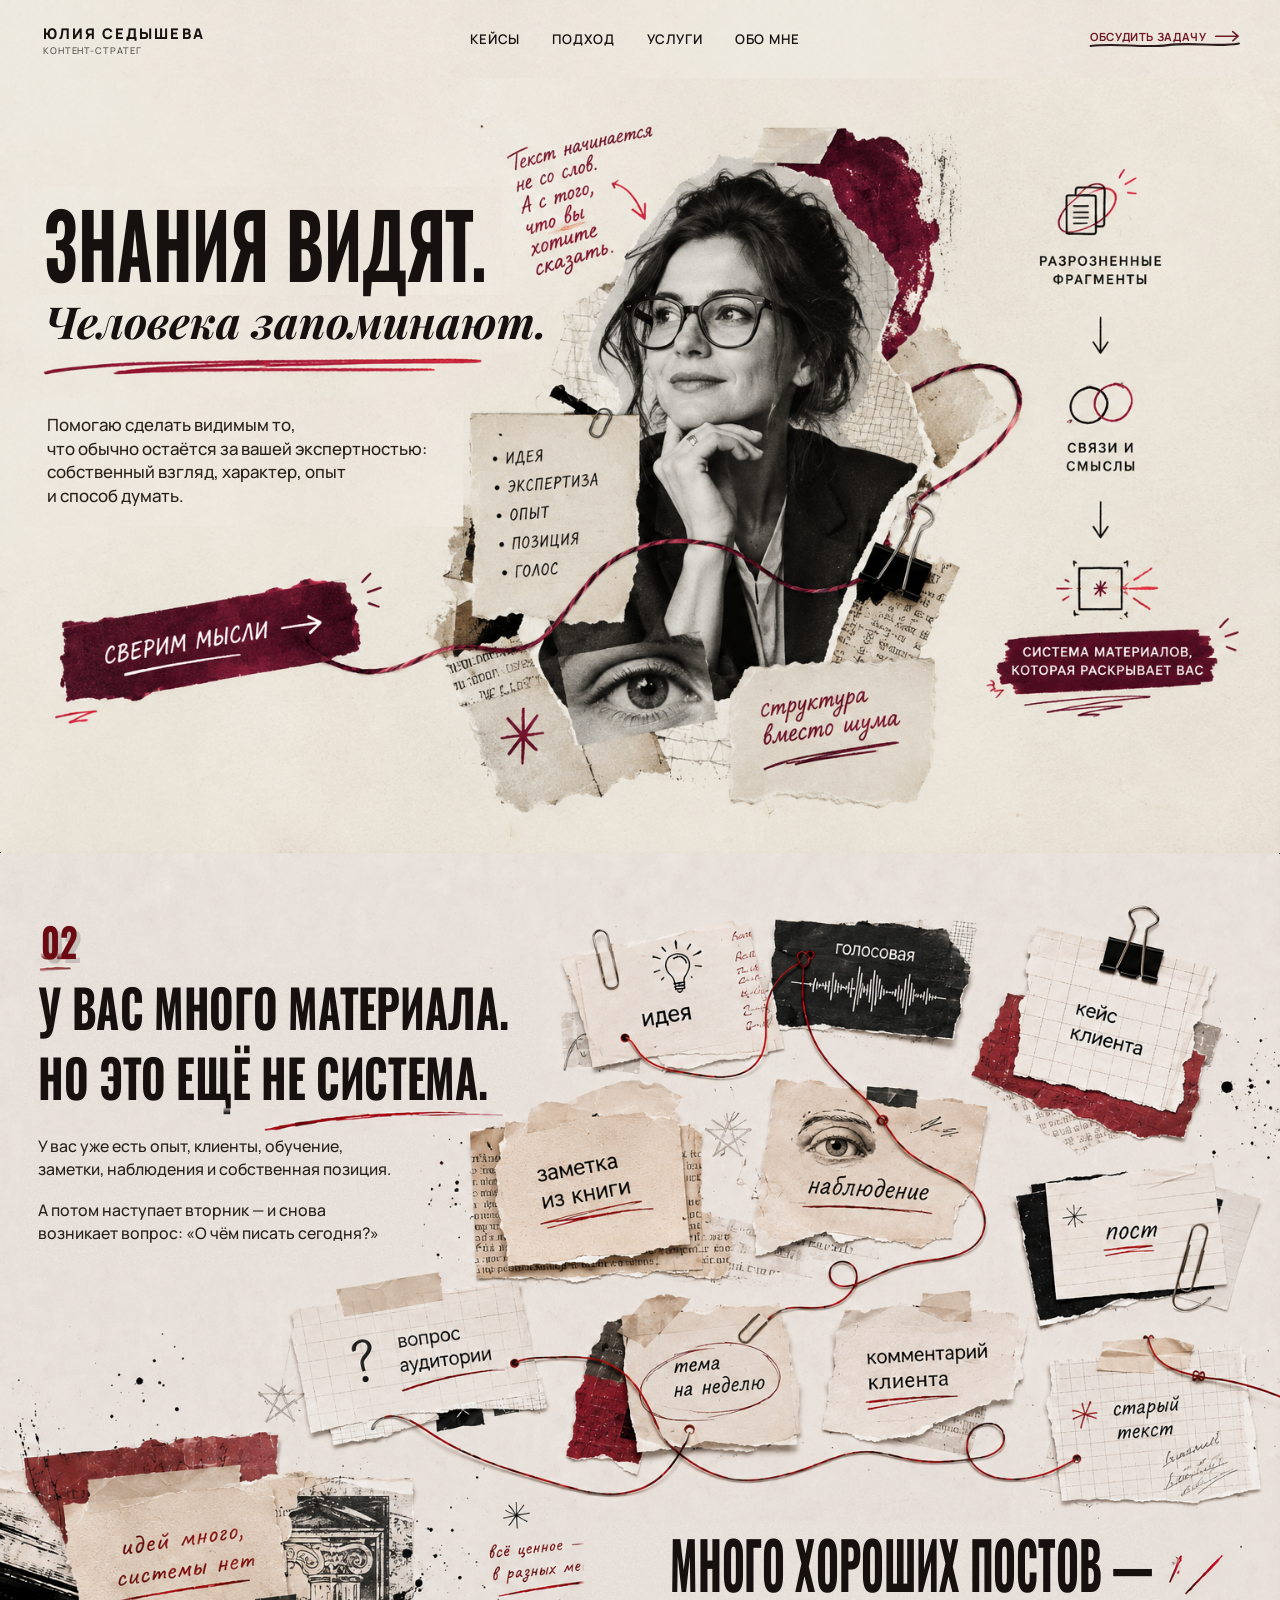
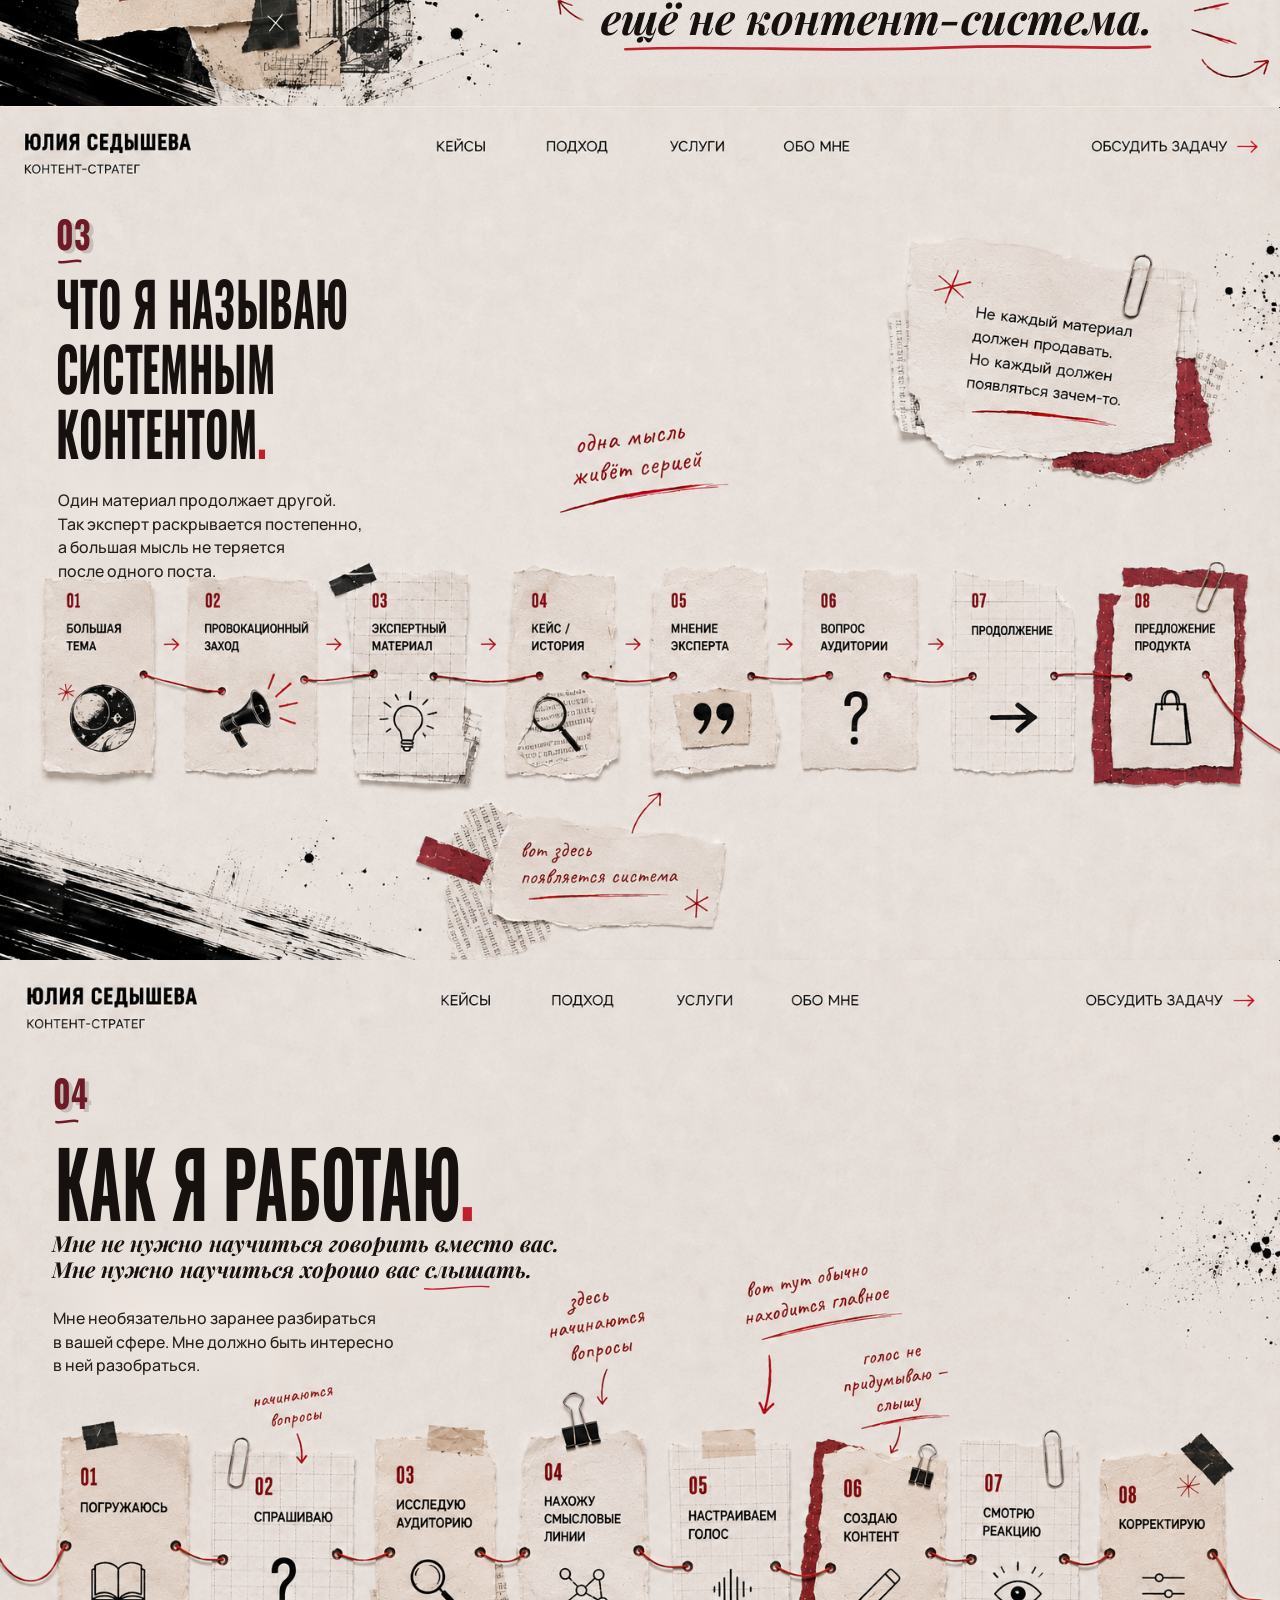
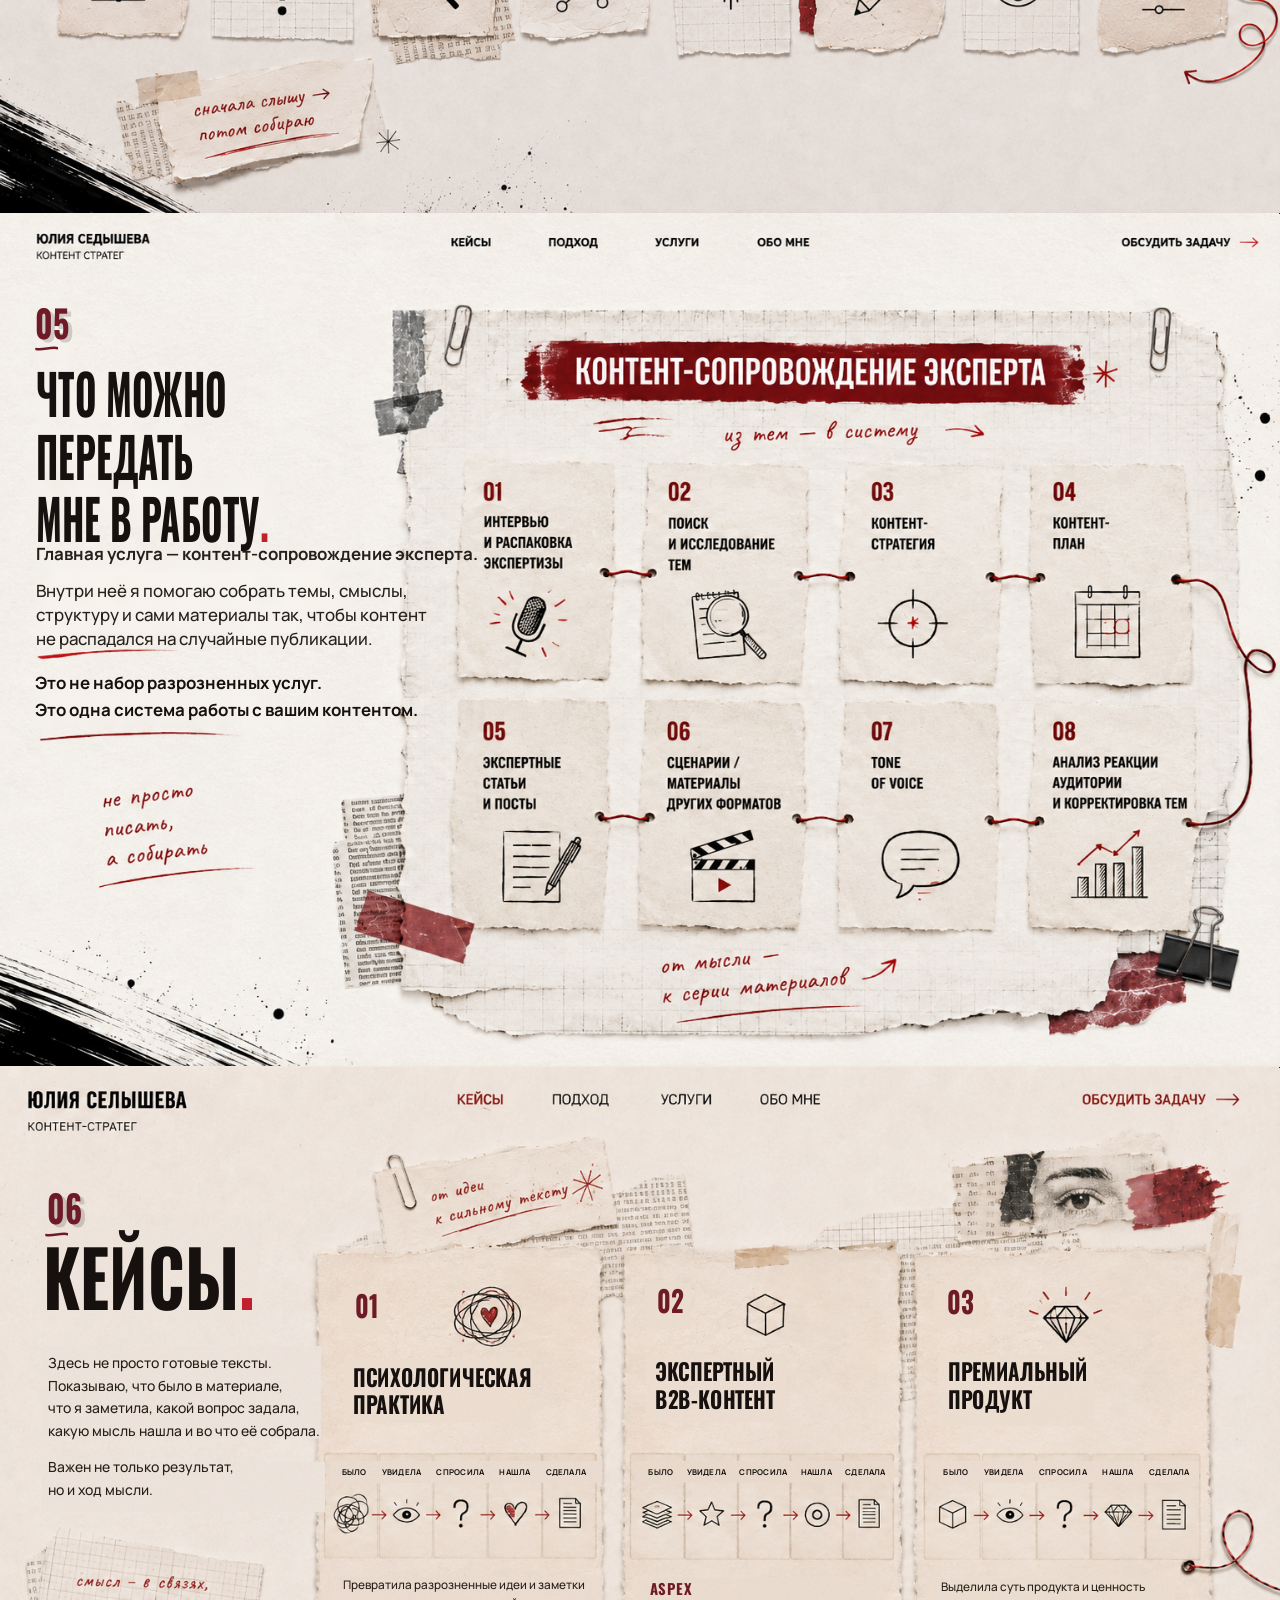
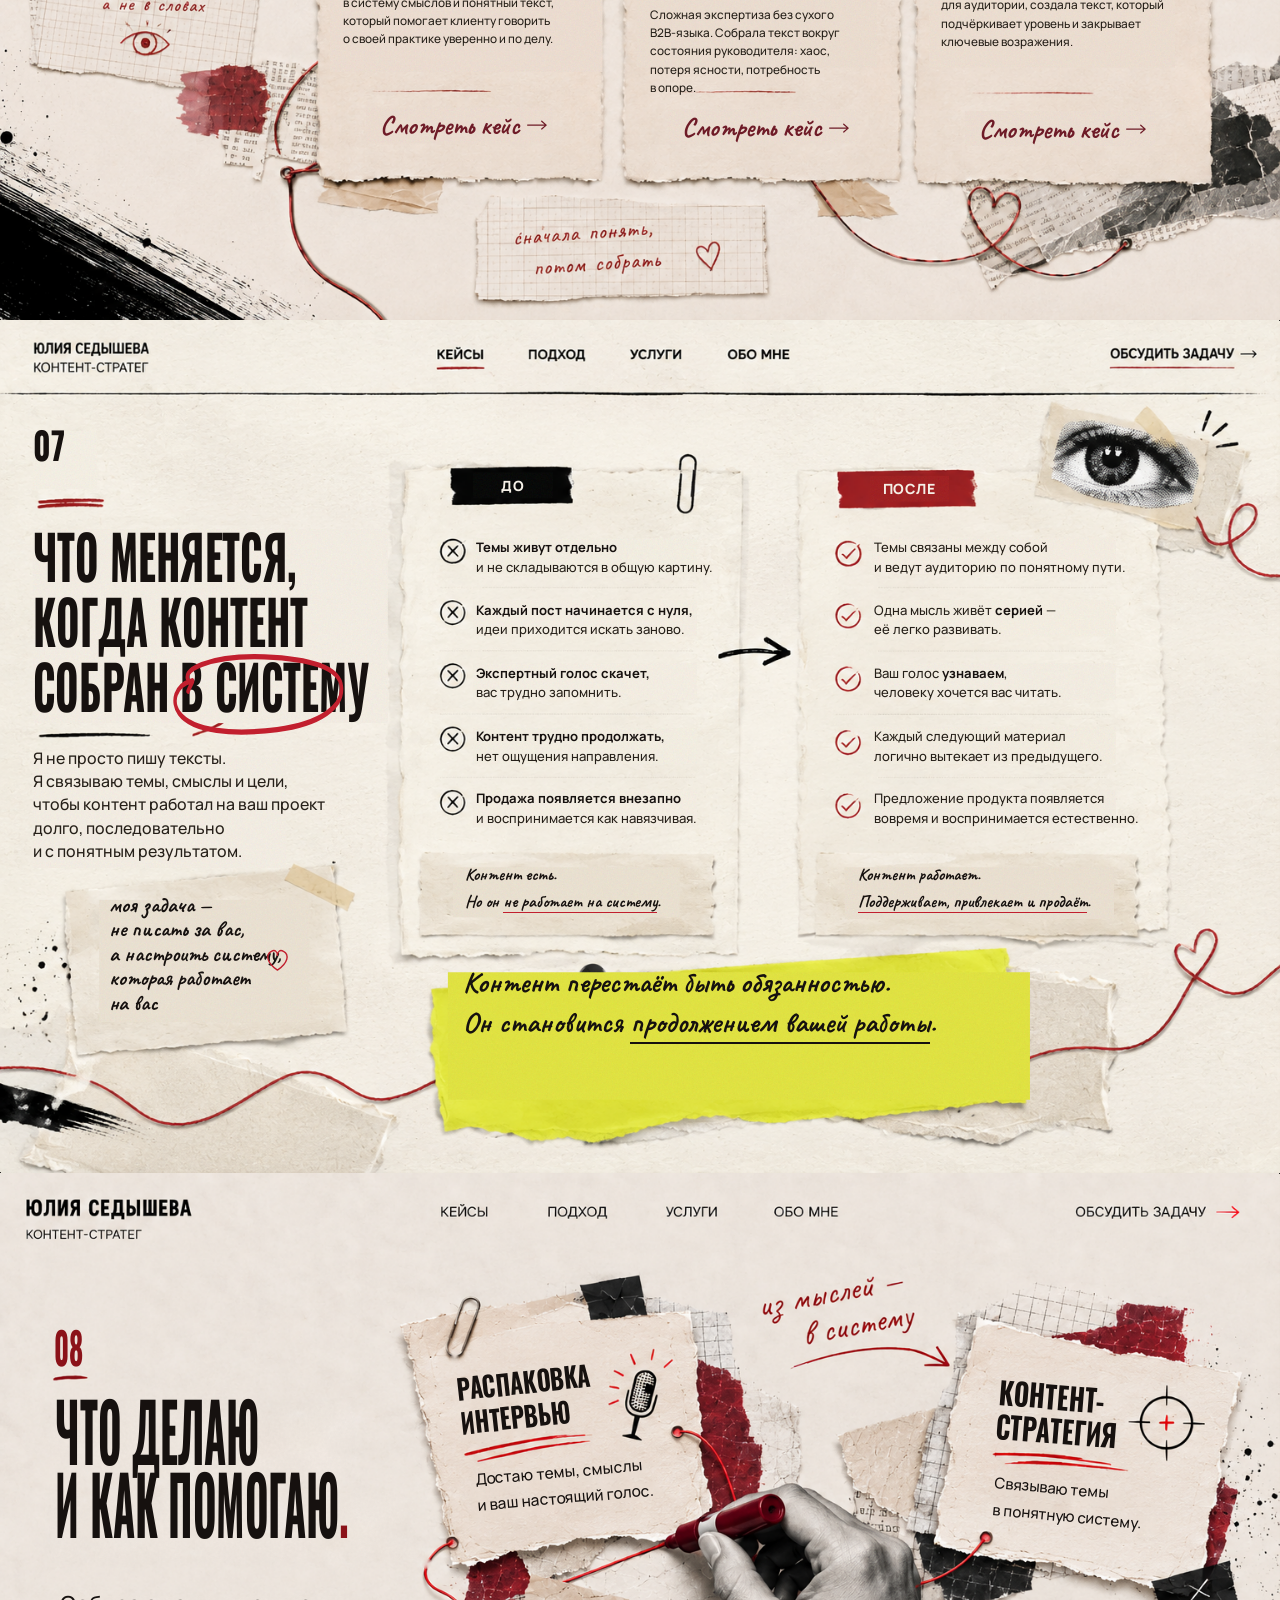
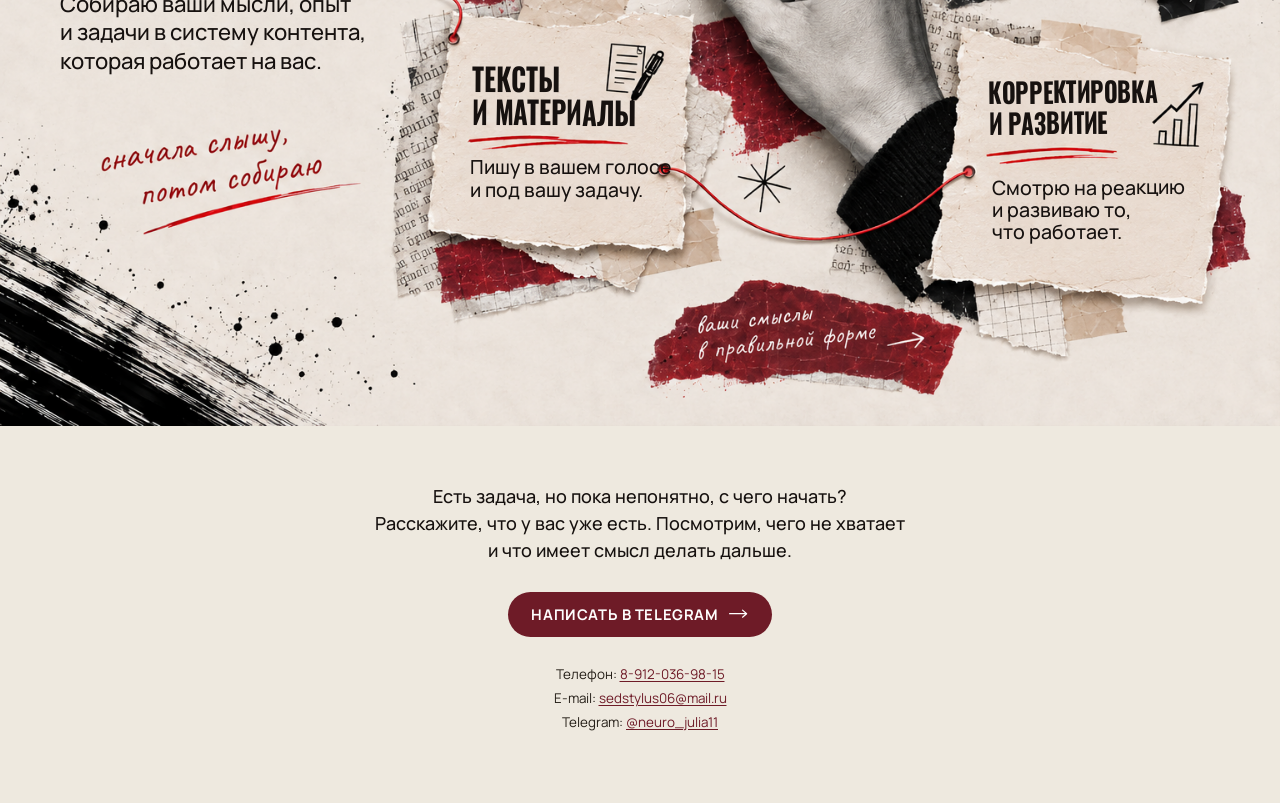
==== commit 8840b6f2: "Complete three case studies and case switching logic Co-Authored-By: Claude Sonnet 5 <noreply@anthro" ====
--- a/index.html
+++ b/index.html
@@ -29,7 +29,7 @@
         <a href="#">Обо&nbsp;мне</a>
       </nav>
 
-      <a href="#" class="top-cta">
+      <a href="https://t.me/neuro_julia11" target="_blank" rel="noopener noreferrer" class="top-cta">
         <span class="top-cta-text">Обсудить задачу</span>
         <svg class="top-cta-arrow" viewBox="0 0 34 16" aria-hidden="true">
           <path d="M1 8h28M23 2l7 6-7 6" fill="none" stroke="currentColor" stroke-width="2" stroke-linecap="round" stroke-linejoin="round"/>
@@ -200,11 +200,11 @@
         в систему смыслов и понятный текст,<br>
         который помогает клиенту говорить<br>
         о своей практике уверенно и по делу.</p>
-      <a href="#" class="p6-clink c1">Смотреть кейс
+      <button type="button" class="p6-clink p6-clink-active c1" data-case-trigger="psych-practice" aria-expanded="false" aria-controls="case-psych-practice">Смотреть кейс
         <svg class="p6-clink-arrow" viewBox="0 0 34 16" aria-hidden="true">
           <path d="M1 8h28M23 2l7 6-7 6" fill="none" stroke="currentColor" stroke-width="2" stroke-linecap="round" stroke-linejoin="round"/>
         </svg>
-      </a>
+      </button>
 
       <!-- Карточка 02 — экспертный B2B-контент -->
       <span class="p6-cnum c2">02</span>
@@ -215,15 +215,18 @@
       <div class="p6-cscheme c2">
         <span>Было</span><span>Увидела</span><span>Спросила</span><span>Нашла</span><span>Сделала</span>
       </div>
-      <p class="p6-cdesc c2">Собрала сложную экспертизу в ясную<br>
-        структуру и убедительный текст,<br>
-        который работает на доверие<br>
-        и поддержку решения.</p>
-      <a href="#" class="p6-clink c2">Смотреть кейс
+      <p class="p6-cdesc c2 p6-cdesc-case">
+        <span class="p6-cdesc-name">ASPEX</span>
+        Сложная экспертиза без сухого<br>
+        B2B-языка. Собрала текст вокруг<br>
+        состояния руководителя: хаос,<br>
+        потеря ясности, потребность<br>
+        в опоре.</p>
+      <button type="button" class="p6-clink p6-clink-active c2" data-case-trigger="aspex" aria-expanded="false" aria-controls="case-aspex">Смотреть кейс
         <svg class="p6-clink-arrow" viewBox="0 0 34 16" aria-hidden="true">
           <path d="M1 8h28M23 2l7 6-7 6" fill="none" stroke="currentColor" stroke-width="2" stroke-linecap="round" stroke-linejoin="round"/>
         </svg>
-      </a>
+      </button>
 
       <!-- Карточка 03 — премиальный продукт -->
       <span class="p6-cnum c3">03</span>
@@ -238,13 +241,275 @@
         для аудитории, создала текст, который<br>
         подчёркивает уровень и закрывает<br>
         ключевые возражения.</p>
-      <a href="#" class="p6-clink c3">Смотреть кейс
+      <button type="button" class="p6-clink p6-clink-active c3" data-case-trigger="delonghi" aria-expanded="false" aria-controls="case-delonghi">Смотреть кейс
         <svg class="p6-clink-arrow" viewBox="0 0 34 16" aria-hidden="true">
           <path d="M1 8h28M23 2l7 6-7 6" fill="none" stroke="currentColor" stroke-width="2" stroke-linecap="round" stroke-linejoin="round"/>
         </svg>
-      </a>
-    </div>
-  </section>
+      </button>
+    </div>
+  </section>
+
+  <!-- ============ Раскрывающийся кейс «Психологическая практика» (карточка 01) ====
+       Композиция по референсу assets/01-psychological-practice-approved.png:
+       заголовок вверху слева, текстовые блоки в левой колонке, справа —
+       утверждённый коллаж (глаз, фигура человека в красном круге, бумажные
+       карточки с рукописными заметками, стопка слов, символ Ψ, красная нить),
+       вставленный как готовый PNG-asset images/psychological-practice-collage.png —
+       без пересборки средствами CSS/SVG. ------------------------------------- -->
+  <div class="p6-case-wrap" id="case-psych-practice">
+    <div class="p6-case-inner">
+      <div class="p6-case">
+
+        <div class="p6-case-head">
+          <h3 class="p6-case-title">Психологическая практика<em>.</em></h3>
+          <p class="p6-case-tags">Позиционирование&nbsp;·&nbsp;смыслы&nbsp;·&nbsp;голос&nbsp;·&nbsp;структура</p>
+        </div>
+
+        <div class="p6-case-grid">
+          <div class="p6-case-main">
+
+            <div class="p6-case-block">
+              <h4>Было</h4>
+              <p>Много опыта, методов, образования и клиентских историй, но всё это существовало отдельно и не складывалось в ясное представление о специалисте.</p>
+            </div>
+
+            <div class="p6-case-block">
+              <h4>Увидела</h4>
+              <p>Главная ценность не в перечне техник. Сильнее работает отношение к человеку: бережность, внимание к его истории и честный подход без обещаний волшебной таблетки.</p>
+            </div>
+
+            <div class="p6-case-block">
+              <h4>Исследовала</h4>
+              <p>Разобрала опыт специалиста, запросы клиентов, сомнения перед консультацией, образование, методы и то, как сам эксперт говорит о своей работе.</p>
+            </div>
+
+            <div class="p6-case-block">
+              <h4>Нашла</h4>
+              <p>Не продавать специалиста через количество дипломов.<br>
+                Сначала показать человека и его подход, а уже потом подтверждать это опытом и квалификацией.</p>
+            </div>
+
+            <div class="p6-case-block">
+              <h4>Сделала</h4>
+              <ul class="p6-case-list">
+                <li>собрала позиционирование;</li>
+                <li>выделила основные клиентские запросы;</li>
+                <li>выстроила структуру смыслов;</li>
+                <li>подготовила тексты для сайта;</li>
+                <li>связала опыт, подход и услуги в одну историю.</li>
+              </ul>
+            </div>
+
+            <div class="p6-case-fragment">
+              <span class="p6-case-frag-label">Фрагмент</span>
+              <p class="p6-case-quote">«Здесь важно не обещать быстрые ответы,<br>
+                а дать человеку пространство, в котором<br>
+                он сможет услышать себя.»</p>
+            </div>
+
+            <div class="p6-case-block">
+              <h4>Результат</h4>
+              <p>Получилась понятная структура, в которой человек сначала узнаёт свой запрос, затем понимает подход специалиста и только после этого видит методы, опыт и услуги.</p>
+            </div>
+
+            <div class="p6-case-block">
+              <h4>Что здесь показываю</h4>
+              <p>Умение услышать эксперта и собрать его опыт в ясное позиционирование, не придумывая ему чужой голос.</p>
+            </div>
+
+            <button type="button" class="p6-case-close" data-case-close>
+              Закрыть кейс
+              <svg class="p6-case-close-x" viewBox="0 0 16 16" aria-hidden="true">
+                <path d="M2 2l12 12M14 2L2 14" fill="none" stroke="currentColor" stroke-width="2" stroke-linecap="round"/>
+              </svg>
+            </button>
+          </div>
+
+          <div class="p6-case-visual" aria-hidden="true">
+            <div class="p6-case-visual-stage p6-case-visual-stage-psych">
+              <img class="p6-case-visual-img" src="images/psychological-practice-collage.png" alt="">
+            </div>
+          </div>
+        </div>
+
+      </div>
+    </div>
+  </div>
+
+  <!-- ============ Раскрывающийся кейс ASPEX (карточка 02) ============
+       Композиция по референсу assets/a_clean_editorial_infographic_case_study_page_layo.png:
+       заголовок вверху слева, текстовые блоки в левой колонке, справа —
+       бумажный коллаж (маяк, обведённый рукописным кругом, скотч, стикеры
+       со словами, рукописные пометки со стрелкой). ----------------------- -->
+  <div class="p6-case-wrap" id="case-aspex">
+    <div class="p6-case-inner">
+      <div class="p6-case">
+
+        <div class="p6-case-head">
+          <h3 class="p6-case-title">ASPEX<em>.</em></h3>
+          <p class="p6-case-tags">B2B&nbsp;·&nbsp;данные&nbsp;·&nbsp;аналитика&nbsp;·&nbsp;технологии</p>
+        </div>
+
+        <div class="p6-case-grid">
+          <div class="p6-case-main">
+
+            <div class="p6-case-block">
+              <h4>Было</h4>
+              <p>Сильная экспертиза, данные и аналитика, но тексты звучали слишком рационально и отстранённо.</p>
+            </div>
+
+            <div class="p6-case-block">
+              <h4>Увидела</h4>
+              <p>Проблема была не в нехватке фактов, а в том, что коммуникация почти не отражала состояние руководителя: усталость, тревогу, ощущение хаоса и потерю ясности.</p>
+            </div>
+
+            <div class="p6-case-block">
+              <h4>Исследовала</h4>
+              <p>Изучила сайт и соцсети ASPEX, тон коммуникации, визуальные и смысловые опоры бренда.<br>
+                Выделила метафору маяка и ключевые ценности: ясность, структура, честность данных.</p>
+            </div>
+
+            <div class="p6-case-block">
+              <h4>Нашла</h4>
+              <p>Не говорить напрямую о продукте.<br>
+                Говорить о состоянии, в котором человеку начинает быть нужна структура.</p>
+            </div>
+
+            <div class="p6-case-block">
+              <h4>Сделала</h4>
+              <ul class="p6-case-list">
+                <li>написала новый смысловой пост для Telegram;</li>
+                <li>переработала брендовый пост «Кто мы — и почему нам доверяют»;</li>
+                <li>сохранила факты и экспертизу, но сместила акцент на ощущение опоры и ясности.</li>
+              </ul>
+            </div>
+
+            <div class="p6-case-fragment">
+              <span class="p6-case-frag-label">Фрагмент</span>
+              <p class="p6-case-quote">«Цифр много, но смысла мало.<br>
+                Отчёты есть, но решений нет.»</p>
+            </div>
+
+            <div class="p6-case-block">
+              <h4>Результат</h4>
+              <p>Заказчик получил экспертный контент без прямой продажи, но с чётким ценностным посылом.<br>
+                Текст усиливает образ ASPEX как спокойной, структурной опоры для бизнеса.</p>
+            </div>
+
+            <div class="p6-case-block">
+              <h4>Что здесь показываю</h4>
+              <p>Не просто написание текста, а работу со смыслом, позиционированием и голосом бренда.</p>
+            </div>
+
+            <button type="button" class="p6-case-close" data-case-close>
+              Закрыть кейс
+              <svg class="p6-case-close-x" viewBox="0 0 16 16" aria-hidden="true">
+                <path d="M2 2l12 12M14 2L2 14" fill="none" stroke="currentColor" stroke-width="2" stroke-linecap="round"/>
+              </svg>
+            </button>
+          </div>
+
+          <!-- Утверждённый коллаж — готовый графический asset, вырезанный
+               из assets/a_clean_editorial_infographic_case_study_page_layo.png
+               (правая часть approved-макета: маяк, рукописный круг, скотч,
+               стикеры-теги, карточка-записка со скрепкой, рукописные пометки).
+               Не пересобирается средствами CSS/SVG — только готовое изображение. -->
+          <div class="p6-case-visual" aria-hidden="true">
+            <div class="p6-case-visual-stage">
+              <img class="p6-case-visual-img" src="images/aspex-collage.png" alt="">
+            </div>
+          </div>
+        </div>
+
+      </div>
+    </div>
+  </div>
+
+  <!-- ============ Раскрывающийся кейс DE'LONGHI (карточка 03) ============
+       Композиция по референсу assets/delonghi-case-approved.png:
+       заголовок вверху слева, текстовые блоки в левой колонке, справа —
+       утверждённый коллаж (чашка кофе, ч/б фрагмент кофемашины, техническая
+       схема, кофейное кольцо, красная нить, бумажные заметки), вставленный
+       как готовый PNG-asset images/delonghi-case-collage.png — без
+       пересборки средствами CSS/SVG. ----------------------------------- -->
+  <div class="p6-case-wrap" id="case-delonghi">
+    <div class="p6-case-inner">
+      <div class="p6-case">
+
+        <div class="p6-case-head">
+          <h3 class="p6-case-title">DE&rsquo;LONGHI<em>.</em></h3>
+          <p class="p6-case-tags">Премиальный&nbsp;продукт&nbsp;&nbsp;·&nbsp;&nbsp;кофе&nbsp;·&nbsp;ритуал&nbsp;·&nbsp;точность</p>
+          <p class="p6-case-testnote">Тестовое задание</p>
+        </div>
+
+        <div class="p6-case-grid">
+          <div class="p6-case-main">
+
+            <div class="p6-case-block">
+              <h4>Было</h4>
+              <p>Нужно было рассказать о кофемашине так, чтобы человек увидел не прибор, а качество утреннего ритуала.</p>
+            </div>
+
+            <div class="p6-case-block">
+              <h4>Увидела</h4>
+              <p>Для аудитории важны не режимы сами по себе, а ощущение тишины, предсказуемости и вкуса без лотереи.</p>
+            </div>
+
+            <div class="p6-case-block">
+              <h4>Исследовала</h4>
+              <p>Изучила tone of voice бренда, продукт Magnifica Evo, боли аудитории и то, как вкус, тишина и стабильность собирают ощущение хорошего утра.</p>
+            </div>
+
+            <div class="p6-case-block">
+              <h4>Нашла</h4>
+              <p>Говорить не о функциях напрямую.<br>
+                Показывать, как точность, температура и мягкая автоматизация превращают кофе в ритуал.</p>
+            </div>
+
+            <div class="p6-case-block">
+              <h4>Сделала</h4>
+              <ul class="p6-case-list">
+                <li>собрала мини-исследование и портрет ЦА;</li>
+                <li>сформулировала УТП в человеческом языке;</li>
+                <li>написала статью в tone of voice бренда;</li>
+                <li>собрала каркас карточки товара и ключевые клеймы.</li>
+              </ul>
+            </div>
+
+            <div class="p6-case-fragment">
+              <span class="p6-case-frag-label">Фрагмент</span>
+              <p class="p6-case-quote">«Точность и тишина, которые<br>
+                формируют вкус и ритм утра.»</p>
+            </div>
+
+            <div class="p6-case-block">
+              <h4>Результат</h4>
+              <p>Получился премиальный текст, который раскрывает продукт через опыт человека: вкус, тишину, стабильность и ощущение собранного утра.</p>
+            </div>
+
+            <div class="p6-case-block">
+              <h4>Что здесь показываю</h4>
+              <p>Не просто описание товара, а соединение маркетинга, tone of voice и продуктового смысла.</p>
+            </div>
+
+            <button type="button" class="p6-case-close" data-case-close>
+              Закрыть кейс
+              <svg class="p6-case-close-x" viewBox="0 0 16 16" aria-hidden="true">
+                <path d="M2 2l12 12M14 2L2 14" fill="none" stroke="currentColor" stroke-width="2" stroke-linecap="round"/>
+              </svg>
+            </button>
+          </div>
+
+          <div class="p6-case-visual" aria-hidden="true">
+            <div class="p6-case-visual-stage p6-case-visual-stage-delonghi">
+              <img class="p6-case-visual-img" src="images/delonghi-case-collage.png" alt="">
+            </div>
+          </div>
+        </div>
+
+      </div>
+    </div>
+  </div>
 
   <!-- ============ Экран 7 — что меняется, когда контент собран в систему ============ -->
   <section class="system-effect" id="system-effect">
@@ -339,6 +604,26 @@
       <h3 class="p8-ctitle c4"><span>Корректировка</span><span>и развитие</span></h3>
       <p class="p8-cdesc c4">Смотрю на реакцию<br>и развиваю то,<br>что работает.</p>
     </div>
+
+    <!-- ============ Контактный блок (низ экрана 08) ============ -->
+    <div class="p8-contact">
+      <p class="p8-contact-text">Есть задача, но пока непонятно, с чего начать?<br>
+        Расскажите, что у вас уже есть. Посмотрим, чего не хватает<br>
+        и что имеет смысл делать дальше.</p>
+
+      <a class="p8-contact-btn" href="https://t.me/neuro_julia11" target="_blank" rel="noopener noreferrer">
+        Написать в Telegram
+        <svg class="p8-contact-btn-arrow" viewBox="0 0 34 16" aria-hidden="true">
+          <path d="M1 8h28M23 2l7 6-7 6" fill="none" stroke="currentColor" stroke-width="2" stroke-linecap="round" stroke-linejoin="round"/>
+        </svg>
+      </a>
+
+      <ul class="p8-contact-list">
+        <li>Телефон: <a href="tel:+79120369815">8-912-036-98-15</a></li>
+        <li>E-mail: <a href="mailto:sedstylus06@mail.ru">sedstylus06@mail.ru</a></li>
+        <li>Telegram: <a href="https://t.me/neuro_julia11" target="_blank" rel="noopener noreferrer">@neuro_julia11</a></li>
+      </ul>
+    </div>
   </section>
 </main>
 
--- a/css/style.css
+++ b/css/style.css
@@ -782,6 +782,247 @@
 .p6-clink.c1 { left: 29.7%; top: 75.2%; }
 .p6-clink.c2 { left: 53.3%; top: 75.5%; }
 .p6-clink.c3 { left: 76.5%; top: 75.7%; }
+
+/* Кейс пока не опубликован: та же подпись, но не кликабельна --------- */
+.p6-clink-soon {
+  color: var(--ink-soft);
+  opacity: 0.55;
+  cursor: default;
+  pointer-events: none;
+  user-select: none;
+}
+
+/* Карточка 02: имя кейса над описанием -------------------------------- */
+.p6-cdesc-name {
+  display: block;
+  font-family: "Oswald", "Manrope", Arial, sans-serif;
+  font-weight: 700;
+  font-size: 1.25em;
+  letter-spacing: 0.05em;
+  text-transform: uppercase;
+  color: var(--wine);
+  margin-bottom: 0.4em;
+}
+
+/* Карточка 02: активная ссылка «Смотреть кейс →» (кнопка) ------------- */
+button.p6-clink {
+  appearance: none;
+  -webkit-appearance: none;
+  background: none;
+  border: none;
+  padding: 0;
+  margin: 0;
+  text-align: left;
+  cursor: pointer;
+}
+.p6-clink-active:focus-visible {
+  outline: 2px solid var(--wine);
+  outline-offset: 3px;
+}
+
+/* ---- Раскрывающийся кейс ASPEX (под секцией «Кейсы») ----------------
+   Обычный flow-блок вне cases-stage: плавно раскрывается через
+   grid-template-rows (0fr → 1fr), поэтому соседние секции просто
+   сдвигаются вниз — страница не ломается, JS только переключает класс
+   is-open (см. js/main.js).
+
+   Композиция левой/правой колонки построена по референсу
+   assets/a_clean_editorial_infographic_case_study_page_layo.png:
+   слева — живой HTML-текст кейса (БЫЛО/УВИДЕЛА/…), справа —
+   утверждённый коллаж (маяк в рукописном круге, скотч, стикеры-теги,
+   рукописные пометки), вставленный как готовый PNG-asset
+   images/aspex-collage.png — без пересборки средствами CSS/SVG. ------ */
+.p6-case-wrap {
+  display: grid;
+  grid-template-rows: 0fr;
+  background: var(--bg);
+  transition: grid-template-rows .45s ease;
+}
+.p6-case-wrap.is-open { grid-template-rows: 1fr; }
+.p6-case-inner { overflow: hidden; min-height: 0; }
+
+.p6-case {
+  width: min(1180px, 100% - 40px);
+  margin: 0 auto;
+  padding: clamp(28px, 5vw, 56px) 0 clamp(48px, 7vw, 88px);
+  border-top: 1px solid rgba(22, 17, 15, 0.14);
+}
+
+.p6-case-head { margin-bottom: clamp(20px, 3vw, 34px); }
+.p6-case-title {
+  margin: 0;
+  font-family: "Oswald", "Manrope", Arial, sans-serif;
+  font-weight: 700;
+  font-size: clamp(30px, 3.4vw, 46px);
+  letter-spacing: 0.02em;
+  text-transform: uppercase;
+  color: var(--ink);
+}
+.p6-case-title em {
+  font-style: normal;
+  color: var(--accent);
+}
+.p6-case-tags {
+  margin: 0.4em 0 0;
+  font-weight: 600;
+  font-size: clamp(11px, 1.05vw, 14px);
+  letter-spacing: 0.06em;
+  text-transform: uppercase;
+  color: var(--wine);
+}
+.p6-case-testnote {
+  margin: 0.6em 0 0;
+  font-weight: 500;
+  font-size: clamp(10px, 0.9vw, 12px);
+  font-style: italic;
+  color: var(--ink-soft);
+  opacity: 0.6;
+}
+
+/* ---- Двухколоночная сетка: текст слева, коллаж справа ---------------- */
+.p6-case-grid {
+  display: grid;
+  grid-template-columns: minmax(0, 1.25fr) minmax(0, 1fr);
+  gap: clamp(24px, 4vw, 56px);
+  align-items: start;
+}
+
+.p6-case-block { margin: 0 0 clamp(20px, 2.2vw, 28px); }
+.p6-case-block h4 {
+  margin: 0 0 0.55em;
+  font-family: "Oswald", "Manrope", Arial, sans-serif;
+  font-weight: 700;
+  font-size: clamp(13px, 1.2vw, 15px);
+  letter-spacing: 0.06em;
+  text-transform: uppercase;
+  color: var(--wine);
+}
+.p6-case-block h4::after {
+  content: "";
+  display: block;
+  width: 2.6em;
+  height: 2px;
+  margin-top: 0.14em;
+  background: var(--wine);
+}
+.p6-case-block p,
+.p6-case-block li {
+  margin: 0;
+  font-weight: 500;
+  font-size: clamp(14px, 1.05vw, 16px);
+  line-height: 1.6;
+  color: var(--ink-soft);
+}
+.p6-case-list {
+  list-style: none;
+  padding: 0;
+  display: flex;
+  flex-direction: column;
+  gap: 0.5em;
+}
+.p6-case-list li {
+  position: relative;
+  padding-left: 1.3em;
+}
+.p6-case-list li::before {
+  content: "+";
+  position: absolute;
+  left: 0;
+  top: -0.05em;
+  font-weight: 700;
+  color: var(--wine);
+}
+
+/* ---- «Фрагмент»: врезка-цитата с красной линией слева ---------------- */
+.p6-case-fragment {
+  display: flex;
+  align-items: flex-start;
+  gap: clamp(14px, 2vw, 26px);
+  margin: 0 0 clamp(24px, 2.6vw, 32px);
+  padding-left: clamp(14px, 1.8vw, 20px);
+  border-left: 2.5px solid var(--wine);
+}
+.p6-case-frag-label {
+  flex: 0 0 auto;
+  padding-top: 0.15em;
+  font-family: "Oswald", "Manrope", Arial, sans-serif;
+  font-weight: 700;
+  font-size: clamp(12px, 1.05vw, 14px);
+  letter-spacing: 0.06em;
+  text-transform: uppercase;
+  color: var(--wine);
+  white-space: nowrap;
+}
+.p6-case-quote {
+  margin: 0;
+  font-family: "Caveat", "Playfair Display", Georgia, serif;
+  font-weight: 700;
+  font-size: clamp(19px, 1.9vw, 25px);
+  line-height: 1.4;
+  color: var(--ink);
+}
+
+.p6-case-close {
+  display: inline-flex;
+  align-items: center;
+  gap: 0.6em;
+  margin: clamp(12px, 2vw, 20px) 0 0;
+  padding: 0.85em 1.5em;
+  border: none;
+  border-radius: 3px;
+  background: var(--wine);
+  color: #fff;
+  font-family: "Manrope", Arial, sans-serif;
+  font-weight: 700;
+  font-size: clamp(12px, 1.05vw, 14px);
+  letter-spacing: 0.05em;
+  text-transform: uppercase;
+  cursor: pointer;
+  transition: background .2s ease;
+}
+.p6-case-close:hover { background: var(--wine-ink); }
+.p6-case-close-x { width: 12px; height: auto; }
+
+/* ---- Правая колонка: утверждённый коллаж как готовый PNG-asset -------
+   images/aspex-collage.png — вырезан из правой части approved-макета
+   (assets/a_clean_editorial_infographic_case_study_page_layo.png).
+   Не пересобирается средствами CSS/SVG. -------------------------------- */
+.p6-case-visual-stage {
+  position: relative;
+  aspect-ratio: 595 / 1100;
+  max-width: 460px;
+  margin-left: auto;
+}
+/* images/delonghi-case-collage.png — вырезан из assets/delonghi-case-approved.png,
+   пропорции крупнее и шире, чем у коллажа ASPEX. */
+.p6-case-visual-stage-delonghi {
+  aspect-ratio: 783 / 1086;
+  max-width: 520px;
+}
+/* images/psychological-practice-collage.png — вырезан из
+   assets/01-psychological-practice-approved.png. */
+.p6-case-visual-stage-psych {
+  aspect-ratio: 630 / 1086;
+  max-width: 460px;
+}
+.p6-case-visual-img {
+  display: block;
+  width: 100%;
+  height: 100%;
+  object-fit: contain;
+  object-position: top right;
+}
+
+@media (max-width: 860px) {
+  .p6-case-grid { grid-template-columns: 1fr; }
+  .p6-case-visual { margin-top: clamp(16px, 4vw, 28px); }
+  .p6-case-visual-stage { max-width: 380px; margin: 0 auto; }
+}
+
+@media (max-width: 640px) {
+  .p6-case-block { max-width: 100%; }
+  .p6-case-close { width: 100%; justify-content: center; }
+}
 
 /* ==========================================================================
    Экран 7 — «Что меняется, когда контент собран в систему.»
@@ -1130,6 +1371,68 @@
   transform: rotate(-0.2deg);
 }
 
+/* ---- Контактный блок в нижней зоне экрана 08 (добавлено) --------------
+   Живёт вне .what-i-do-stage (вне масштабируемого «постера»), обычным
+   flow-блоком — поэтому на мобильных строки естественно идут друг под
+   другом и не выходят за экран, без отдельных media-запросов. -------- */
+.p8-contact {
+  max-width: 640px;
+  margin: 0 auto;
+  padding: clamp(28px, 5vw, 56px) 20px clamp(40px, 6vw, 72px);
+  text-align: center;
+}
+.p8-contact-text {
+  font-weight: 500;
+  font-size: clamp(14px, 1.6vw, 18px);
+  line-height: 1.5;
+  color: var(--ink);
+}
+.p8-contact-btn {
+  display: inline-flex;
+  align-items: center;
+  gap: 10px;
+  margin-top: clamp(18px, 2.4vw, 28px);
+  padding: 0.85em 1.6em;
+  border-radius: 999px;
+  background: var(--wine);
+  color: #fff;
+  font-weight: 700;
+  font-size: clamp(13px, 1.15vw, 16px);
+  letter-spacing: 0.04em;
+  text-transform: uppercase;
+  white-space: nowrap;
+  transition: background .2s ease, transform .2s ease;
+}
+.p8-contact-btn:hover {
+  background: var(--wine-ink);
+  transform: translateY(-1px);
+}
+.p8-contact-btn-arrow {
+  width: 20px;
+  height: auto;
+  transition: transform .2s ease;
+}
+.p8-contact-btn:hover .p8-contact-btn-arrow { transform: translateX(3px); }
+
+.p8-contact-list {
+  list-style: none;
+  margin: clamp(20px, 2.6vw, 28px) 0 0;
+  padding: 0;
+  display: flex;
+  flex-direction: column;
+  align-items: center;
+  gap: 6px;
+  font-size: clamp(12px, 1.05vw, 14px);
+  color: var(--ink-soft);
+}
+.p8-contact-list a {
+  color: var(--wine);
+  text-decoration: underline;
+  text-underline-offset: 2px;
+  word-break: break-word;
+}
+.p8-contact-list a:hover { color: var(--wine-ink); }
+
 /* ---- Wider than the artwork: just center it on cream -------------- */
 @media (min-width: 1537px) {
   .hero-stage,
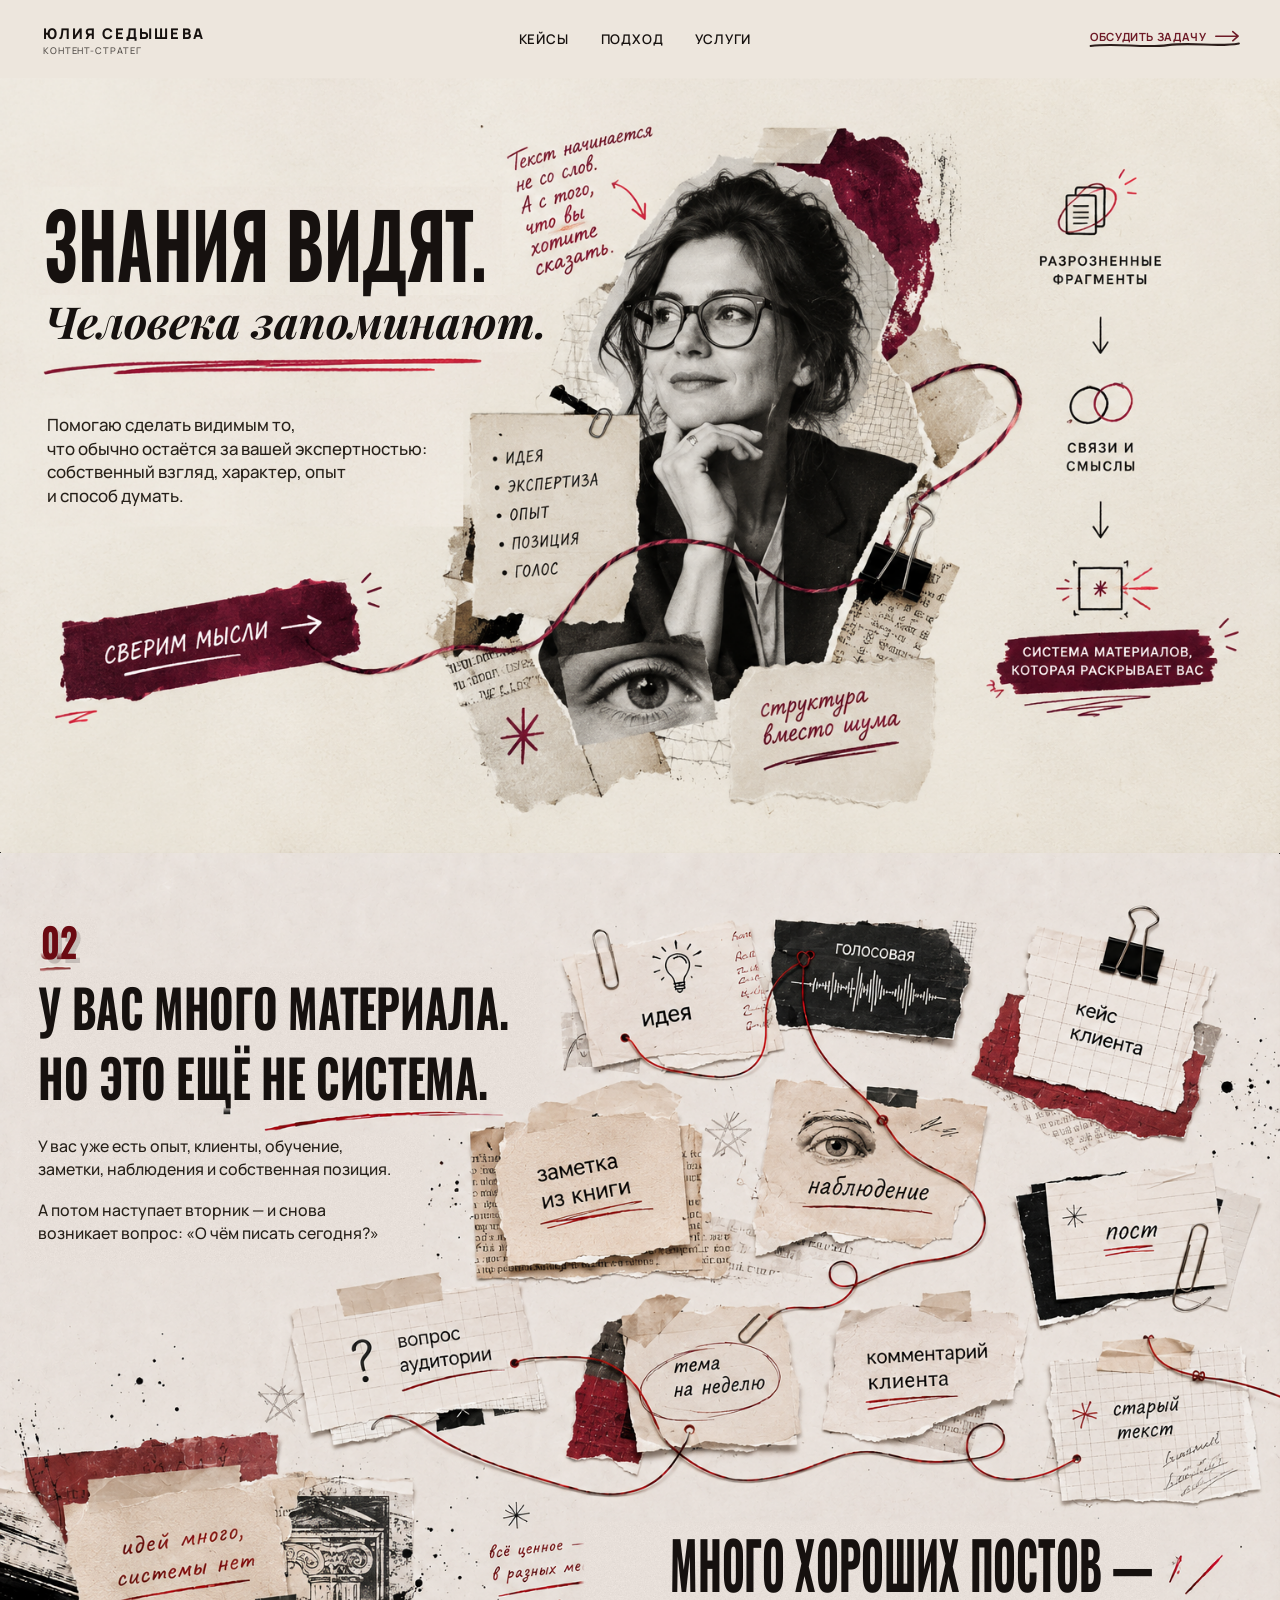
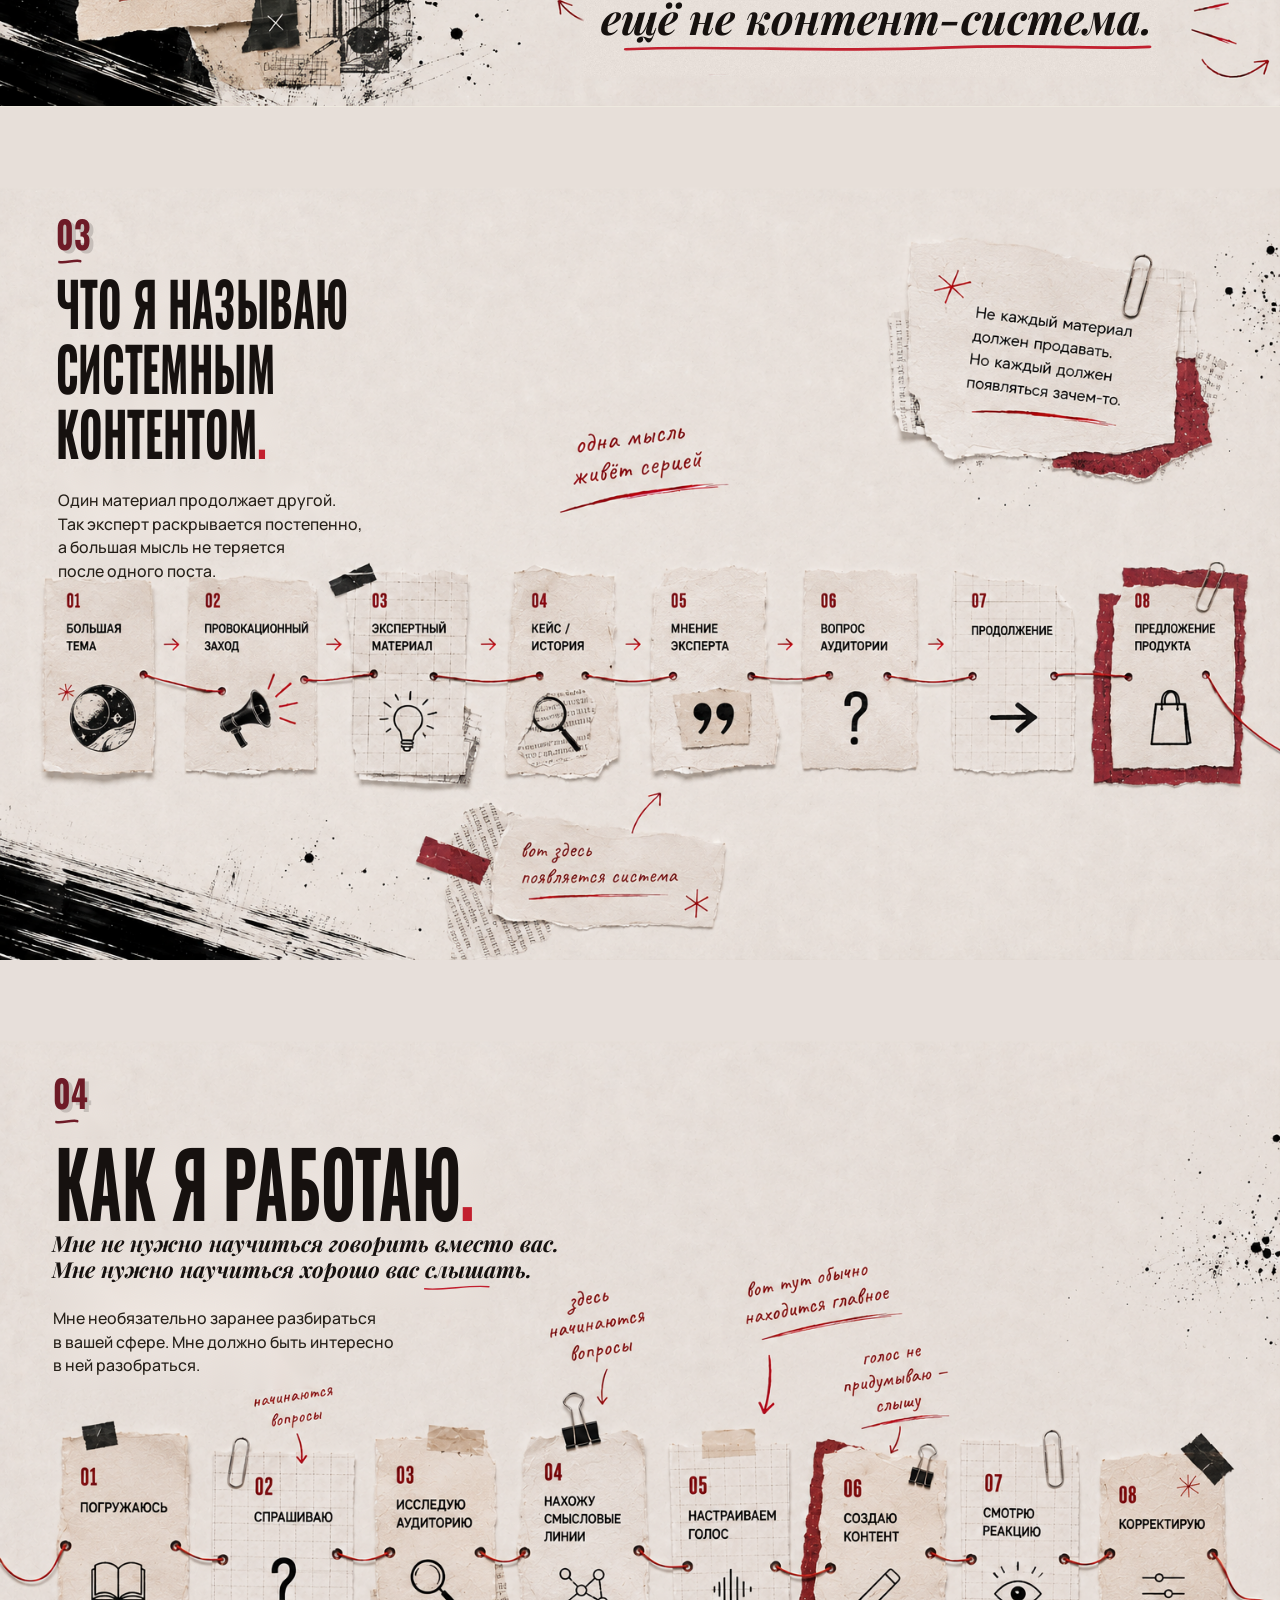
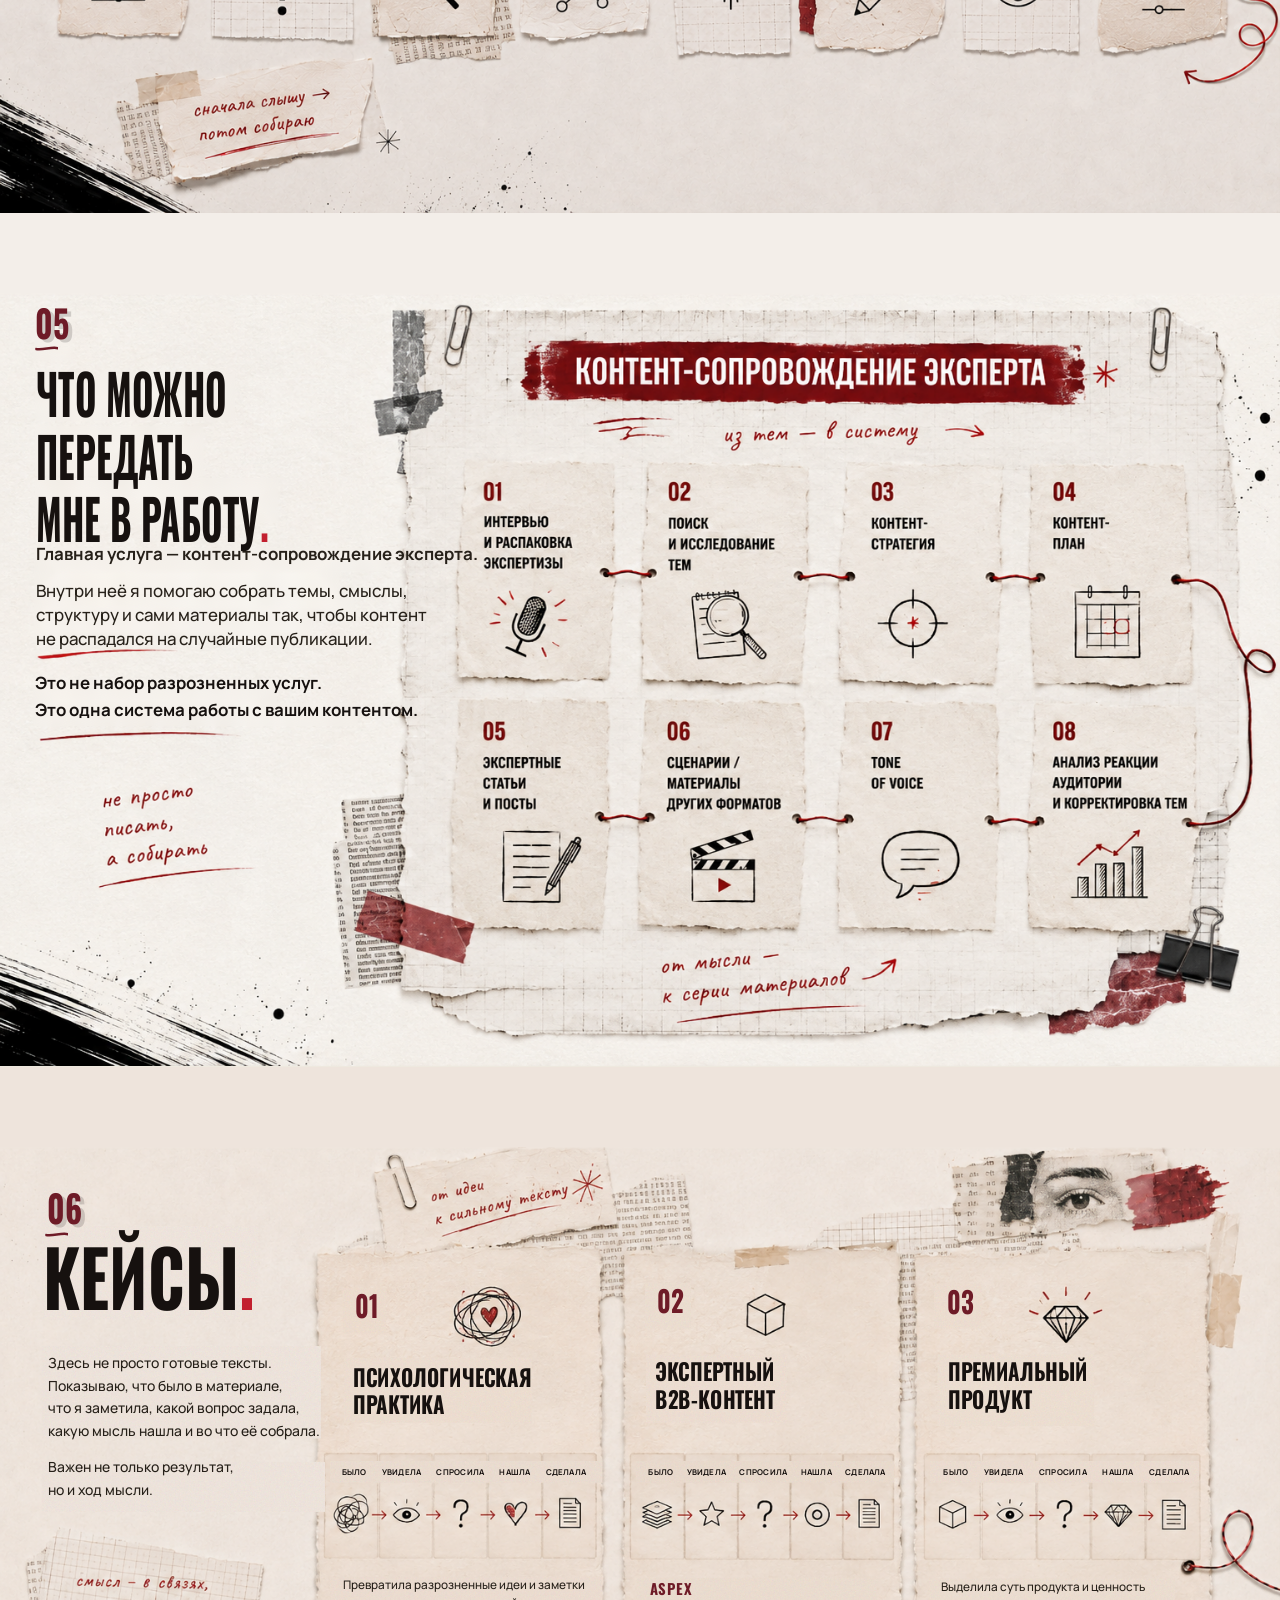
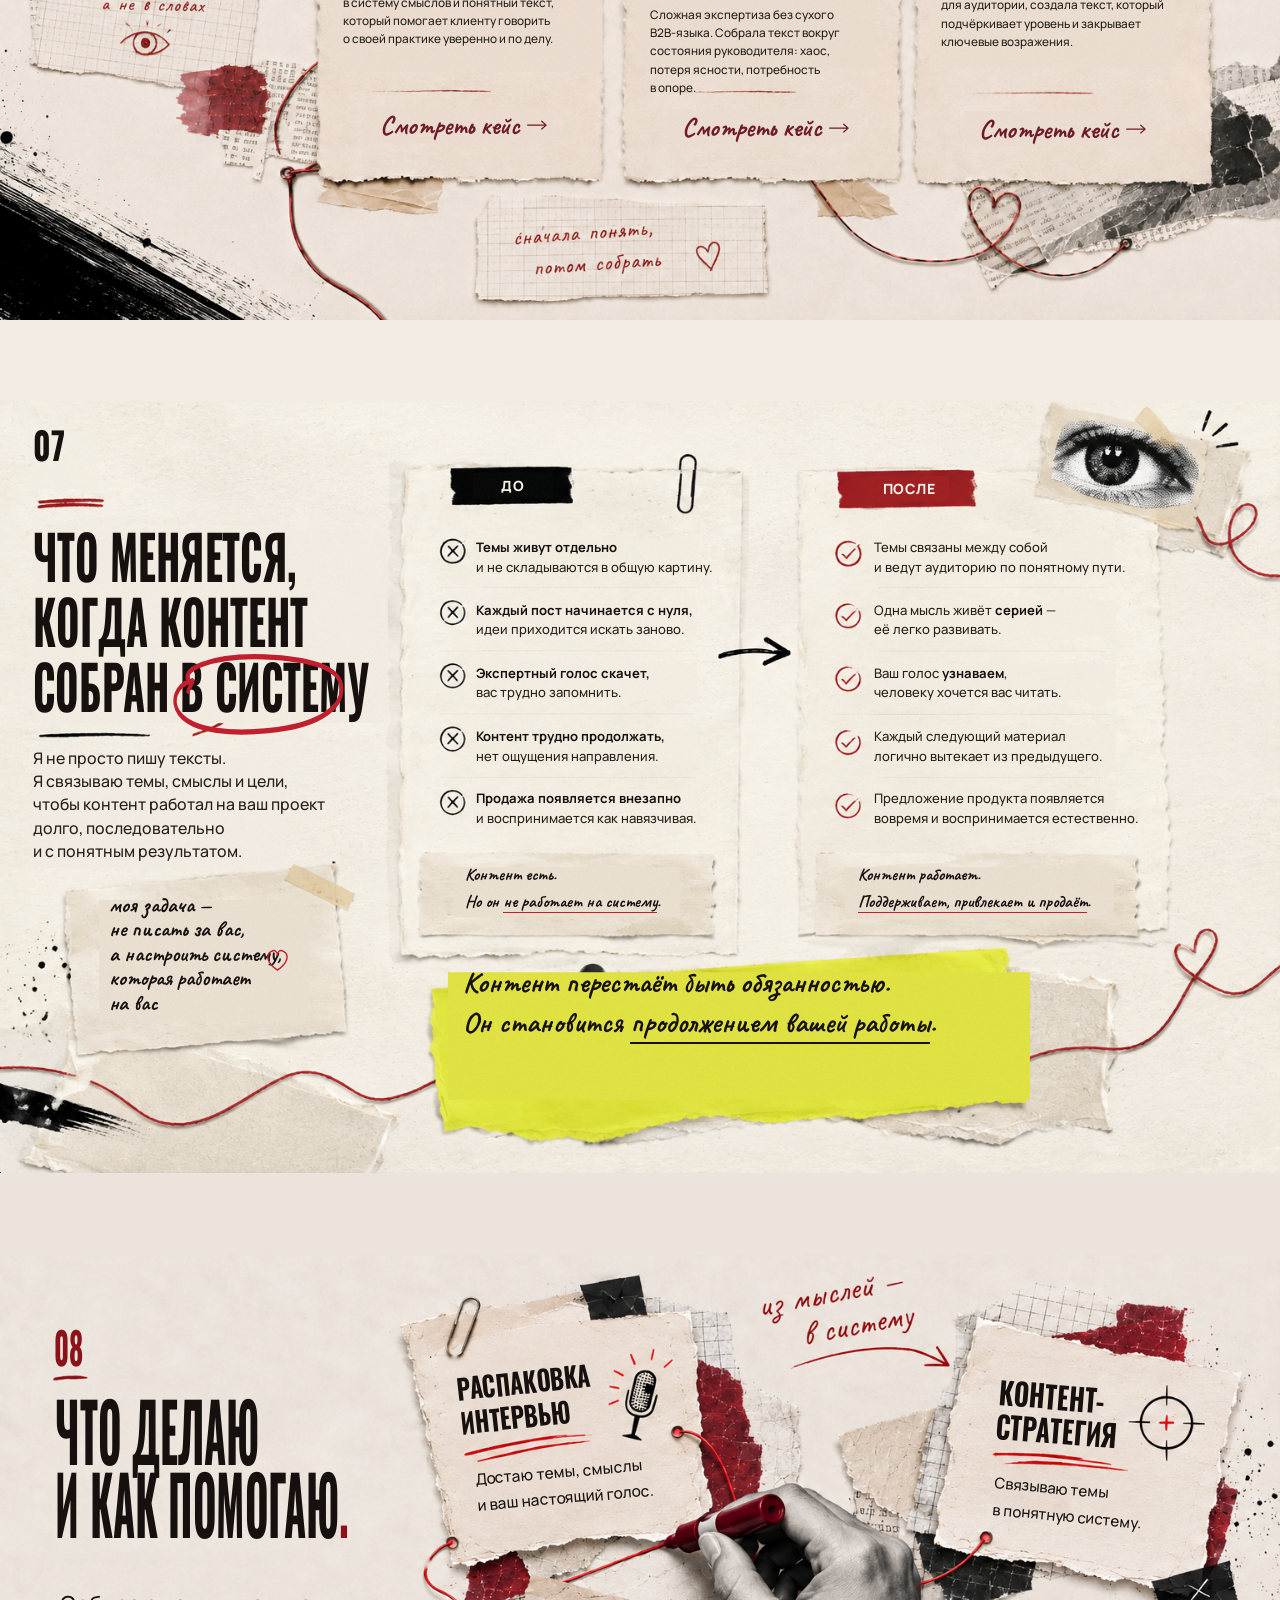
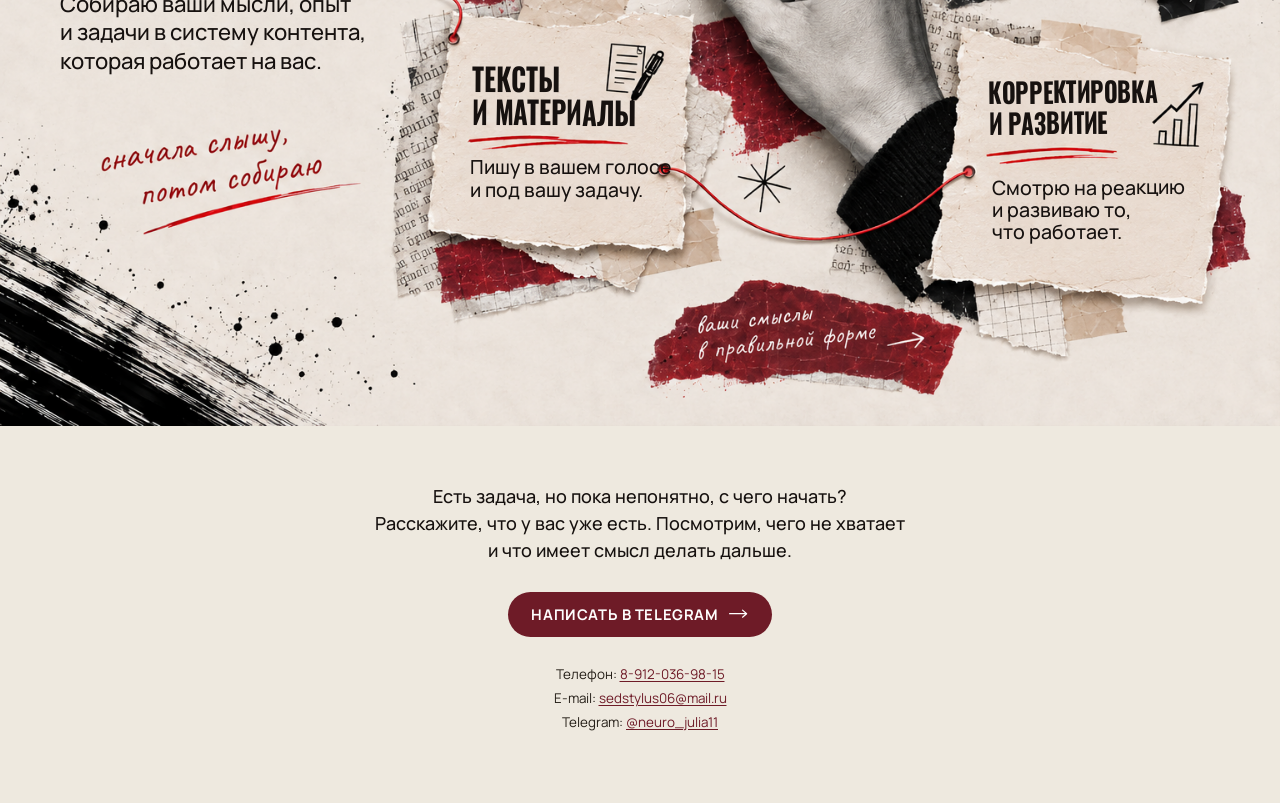
==== commit 093ebc39: "Единая живая шапка вместо растровых шапок в подложках Шапка была живой только на экране 01, а на экр" ====
--- a/index.html
+++ b/index.html
@@ -11,33 +11,38 @@
 </head>
 <body>
 
-<main>
-  <section class="hero">
+<!-- ============ Единая живая шапка сайта ============
+     Одна на весь сайт. Растровые шапки, впечатанные в подложки экранов
+     03–08, закрываются полосой .plate-mask в цвет бумаги своего экрана. -->
+<header class="site-header">
+  <div class="site-header-inner">
+    <a class="brand" href="#top">
+      <span class="brand-name">Юлия&nbsp;Седышева</span>
+      <span class="brand-role">Контент-стратег</span>
+    </a>
+
+    <nav class="nav">
+      <a href="#cases">Кейсы</a>
+      <a href="#approach">Подход</a>
+      <a href="#services">Услуги</a>
+    </nav>
+
+    <a href="#contact" class="top-cta">
+      <span class="top-cta-text">Обсудить задачу</span>
+      <svg class="top-cta-arrow" viewBox="0 0 34 16" aria-hidden="true">
+        <path d="M1 8h28M23 2l7 6-7 6" fill="none" stroke="currentColor" stroke-width="2" stroke-linecap="round" stroke-linejoin="round"/>
+      </svg>
+      <svg class="top-cta-underline" viewBox="0 0 200 12" preserveAspectRatio="none" aria-hidden="true">
+        <path d="M2 7 C 40 3, 70 10, 104 6 C 140 2, 168 9, 198 4" fill="none" stroke="currentColor" stroke-width="2.4" stroke-linecap="round"/>
+      </svg>
+    </a>
+  </div>
+</header>
+
+<main id="top">
+  <section class="hero" data-paper="#EDE6DD">
     <div class="hero-stage">
       <img class="hero-plate" src="images/hero-bg.png" alt="" aria-hidden="true">
-
-      <!-- Header -->
-      <div class="brand">
-        <span class="brand-name">Юлия&nbsp;Седышева</span>
-        <span class="brand-role">Контент-стратег</span>
-      </div>
-
-      <nav class="nav">
-        <a href="#">Кейсы</a>
-        <a href="#">Подход</a>
-        <a href="#">Услуги</a>
-        <a href="#">Обо&nbsp;мне</a>
-      </nav>
-
-      <a href="https://t.me/neuro_julia11" target="_blank" rel="noopener noreferrer" class="top-cta">
-        <span class="top-cta-text">Обсудить задачу</span>
-        <svg class="top-cta-arrow" viewBox="0 0 34 16" aria-hidden="true">
-          <path d="M1 8h28M23 2l7 6-7 6" fill="none" stroke="currentColor" stroke-width="2" stroke-linecap="round" stroke-linejoin="round"/>
-        </svg>
-        <svg class="top-cta-underline" viewBox="0 0 200 12" preserveAspectRatio="none" aria-hidden="true">
-          <path d="M2 7 C 40 3, 70 10, 104 6 C 140 2, 168 9, 198 4" fill="none" stroke="currentColor" stroke-width="2.4" stroke-linecap="round"/>
-        </svg>
-      </a>
 
       <!-- Headline -->
       <h1 class="headline">Знания видят.</h1>
@@ -49,12 +54,12 @@
         и способ думать.</p>
 
       <!-- Button (visual is baked into the plate; this is the live hit-area) -->
-      <a href="#" class="btn-hotspot" aria-label="Сверим мысли"></a>
+      <a href="#contact" class="btn-hotspot" aria-label="Сверим мысли"></a>
     </div>
   </section>
 
   <!-- ============ Экран 2 — узнавание проблемы ============ -->
-  <section class="problem">
+  <section class="problem" data-paper="#E8E1DB">
     <div class="problem-stage">
       <img class="problem-plate" src="images/problem-bg.png" alt="" aria-hidden="true">
 
@@ -83,9 +88,10 @@
   </section>
 
   <!-- ============ Экран 3 — что я называю системным контентом ============ -->
-  <section class="system">
+  <section class="system" data-paper="#E7DFD9">
     <div class="system-stage">
       <img class="system-plate" src="images/system-bg.png" alt="" aria-hidden="true">
+      <div class="plate-mask" style="--paper: #E7DFD9" aria-hidden="true"></div>
 
       <span class="p3-num">03</span>
       <svg class="p3-num-underline" viewBox="0 0 60 10" preserveAspectRatio="none" aria-hidden="true">
@@ -108,9 +114,10 @@
   </section>
 
   <!-- ============ Экран 4 — как я работаю ============ -->
-  <section class="process">
+  <section class="process" id="approach" data-paper="#E7DFDA">
     <div class="process-stage">
       <img class="process-plate" src="images/process-bg.png" alt="" aria-hidden="true">
+      <div class="plate-mask" style="--paper: #E7DFDA" aria-hidden="true"></div>
 
       <span class="p4-num">04</span>
       <svg class="p4-num-underline" viewBox="0 0 60 10" preserveAspectRatio="none" aria-hidden="true">
@@ -139,9 +146,10 @@
   </section>
 
   <!-- ============ Экран 5 — что можно передать мне в работу ============ -->
-  <section class="services">
+  <section class="services" id="services" data-paper="#F3EEE9">
     <div class="services-stage">
       <img class="services-plate" src="images/services-bg.png" alt="" aria-hidden="true">
+      <div class="plate-mask" style="--paper: #F3EEE9" aria-hidden="true"></div>
 
       <span class="p5-num">05</span>
       <svg class="p5-num-underline" viewBox="0 0 60 10" preserveAspectRatio="none" aria-hidden="true">
@@ -169,9 +177,10 @@
   </section>
 
   <!-- ============ Экран 6 — кейсы ============ -->
-  <section class="cases" id="cases">
+  <section class="cases" id="cases" data-paper="#EEE4DC">
     <div class="cases-stage">
       <img class="cases-plate" src="images/cases-bg.png" alt="" aria-hidden="true">
+      <div class="plate-mask" style="--paper: #EEE4DC" aria-hidden="true"></div>
 
       <span class="p6-num">06</span>
       <svg class="p6-num-underline" viewBox="0 0 60 10" preserveAspectRatio="none" aria-hidden="true">
@@ -512,9 +521,10 @@
   </div>
 
   <!-- ============ Экран 7 — что меняется, когда контент собран в систему ============ -->
-  <section class="system-effect" id="system-effect">
+  <section class="system-effect" id="system-effect" data-paper="#F2ECE2">
     <div class="system-effect-stage">
       <img class="system-effect-plate" src="images/system-effect-bg.png" alt="" aria-hidden="true">
+      <div class="plate-mask" style="--paper: #F2ECE2" aria-hidden="true"></div>
 
       <span class="p7-num">07</span>
 
@@ -573,9 +583,10 @@
   </section>
 
   <!-- ============ Экран 8 — что делаю и как помогаю ============ -->
-  <section class="what-i-do" id="what-i-do">
+  <section class="what-i-do" id="what-i-do" data-paper="#ECE4DC">
     <div class="what-i-do-stage">
       <img class="what-i-do-plate" src="images/what-i-do-bg.png" alt="" aria-hidden="true">
+      <div class="plate-mask" style="--paper: #ECE4DC" aria-hidden="true"></div>
 
       <span class="p8-num">08</span>
 
@@ -606,7 +617,7 @@
     </div>
 
     <!-- ============ Контактный блок (низ экрана 08) ============ -->
-    <div class="p8-contact">
+    <div class="p8-contact" id="contact">
       <p class="p8-contact-text">Есть задача, но пока непонятно, с чего начать?<br>
         Расскажите, что у вас уже есть. Посмотрим, чего не хватает<br>
         и что имеет смысл делать дальше.</p>
--- a/css/style.css
+++ b/css/style.css
@@ -48,11 +48,69 @@
   pointer-events: none;
 }
 
-/* ---- Header ----------------------------------------------------------- */
+/* ---- Единая живая шапка ------------------------------------------------
+   Одна шапка на весь сайт, position: fixed.
+
+   Высота полосы = 94 / 1536 от ширины «сцены» (min(1536px, 100vw)).
+   Это ровно та пустая полоса бумаги, в которой шапка нарисована на всех
+   утверждённых макетах: когда верх любого экрана совмещён с верхом окна,
+   живая шапка ложится точно в неё и ничего из композиции не перекрывает.
+
+   Внутренние координаты логотипа / меню / CTA пересчитаны из процентов
+   сцены в проценты полосы (2.95% / 9.1797% = 32.14% и т. д.), поэтому
+   шапка попиксельно совпадает с прежней шапкой экрана 01.
+   ------------------------------------------------------------------------ */
+:root {
+  --stage-w: min(1536px, 100vw);
+  --bar-h: calc(var(--stage-w) * 0.0611979);   /* 94 / 1536 */
+}
+
+.site-header {
+  position: fixed;
+  left: 0;
+  top: 0;
+  width: 100%;
+  height: var(--bar-h);
+  z-index: 100;
+  /* Цвет бумаги текущего экрана — подставляется из js/main.js */
+  background: var(--header-paper, var(--bg));
+  transition: background-color .25s linear;
+}
+.site-header-inner {
+  position: relative;
+  width: var(--stage-w);
+  height: 100%;
+  margin-inline: auto;
+  container-type: inline-size;
+}
+
+/* ---- Маска старых растровых шапок (экраны 03–08) -----------------------
+   Шапки впечатаны в подложки в строках y = 25…90 из 1024. Ближайший
+   элемент композиции — скрепка на экране 06 в строке y = 101.
+   Полоса кроет 0…96 вплотную и гаснет к 100: растровая шапка уходит
+   полностью, композиция не задета. Цвет --paper взят пипеткой из самой
+   подложки, поэтому стыка не видно.
+   ------------------------------------------------------------------------ */
+.plate-mask {
+  position: absolute;
+  left: 0;
+  top: 0;
+  width: 100%;
+  height: 9.7656%;             /* 100 / 1024 */
+  background: var(--paper, var(--bg));
+  pointer-events: none;
+  -webkit-mask-image: linear-gradient(to bottom, #000 0%, #000 96%, transparent 100%);
+          mask-image: linear-gradient(to bottom, #000 0%, #000 96%, transparent 100%);
+}
+
+/* Якорь контактов — обычный блок в потоке, его нужно опустить из-под шапки.
+   Секциям-экранам отступ не нужен: их верх и должен совпадать с верхом окна. */
+#contact { scroll-margin-top: calc(var(--bar-h) + 1.5vw); }
+
 .brand {
   position: absolute;
   left: 3.35%;
-  top: 2.95%;
+  top: 32.14%;                 /* было 2.95% высоты сцены */
   display: flex;
   flex-direction: column;
   line-height: 1.15;
@@ -77,7 +135,7 @@
 .nav {
   position: absolute;
   left: 49.6%;
-  top: 3.55%;
+  top: 38.67%;                 /* было 3.55% высоты сцены */
   transform: translateX(-50%);
   display: flex;
   align-items: center;
@@ -106,7 +164,7 @@
 .top-cta {
   position: absolute;
   right: 3%;
-  top: 3.4%;
+  top: 37.04%;                 /* было 3.4% высоты сцены */
   display: inline-flex;
   align-items: center;
   gap: 0.7cqw;
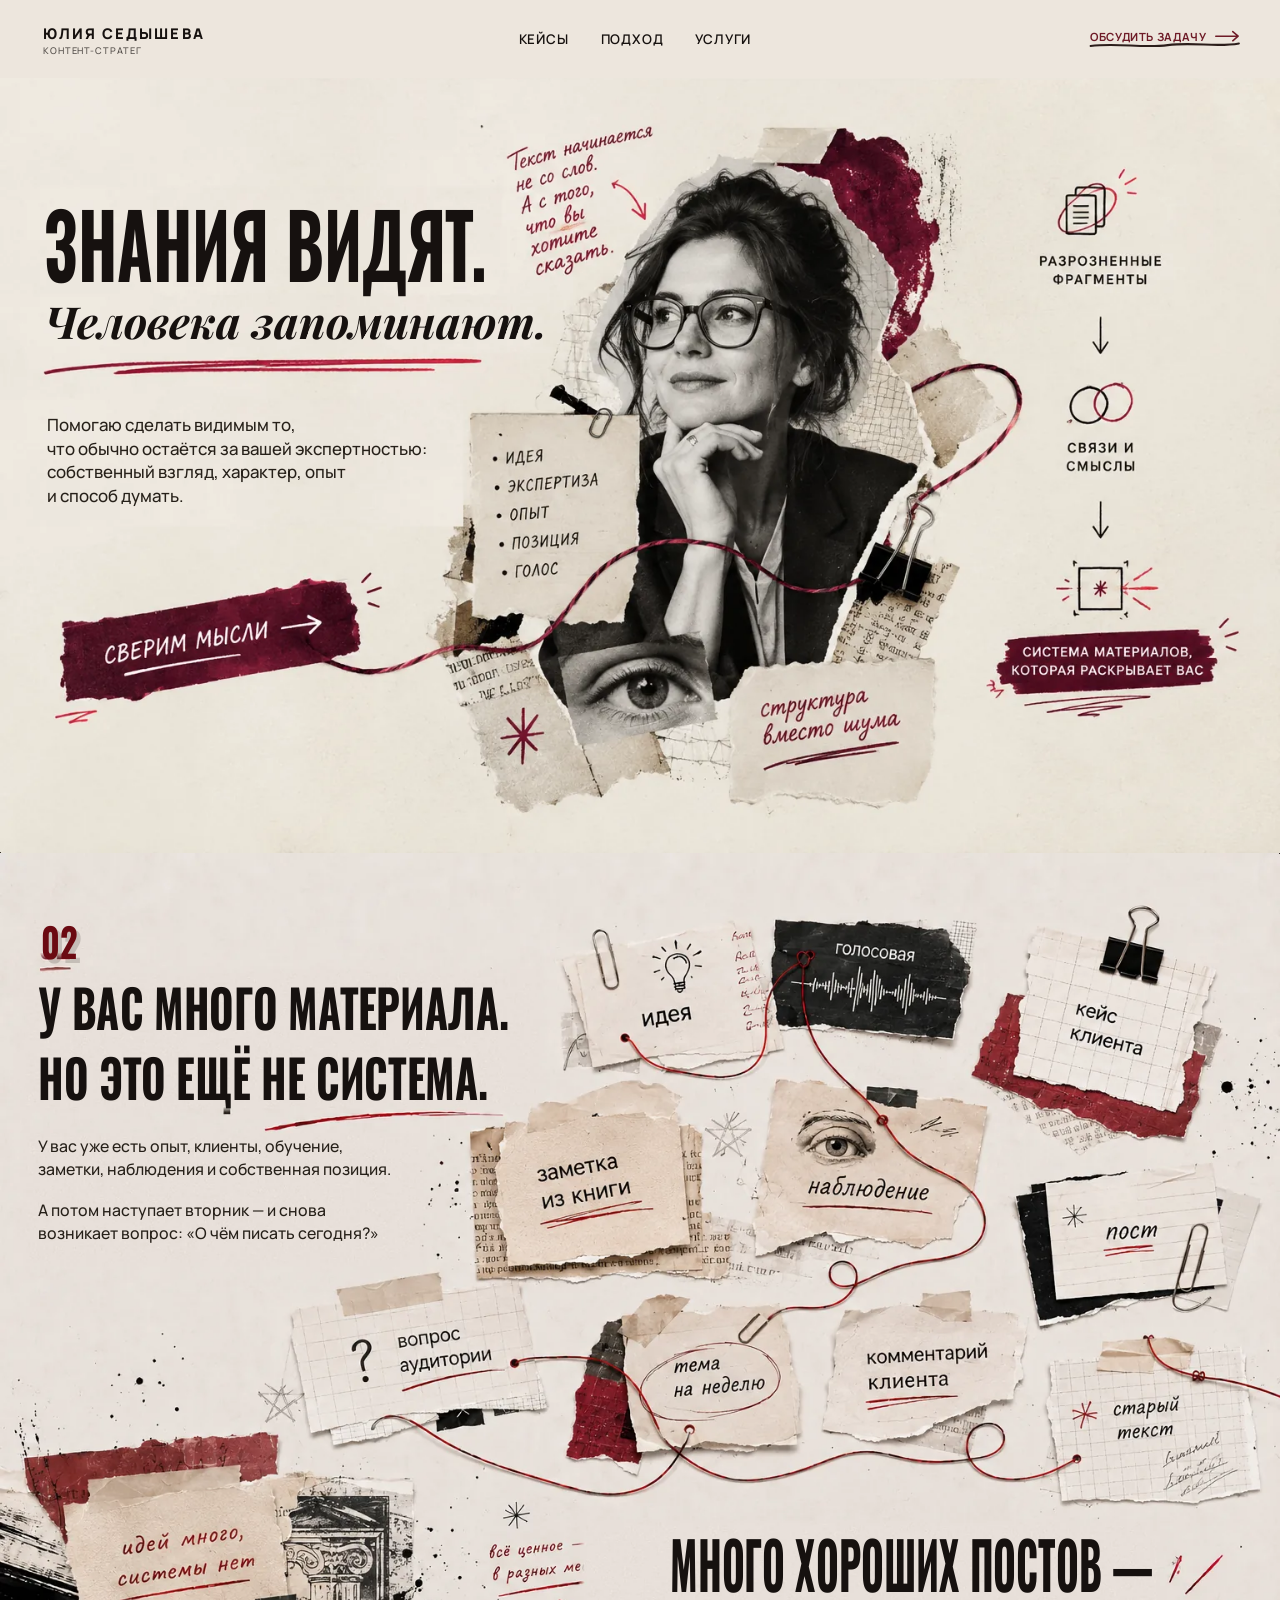
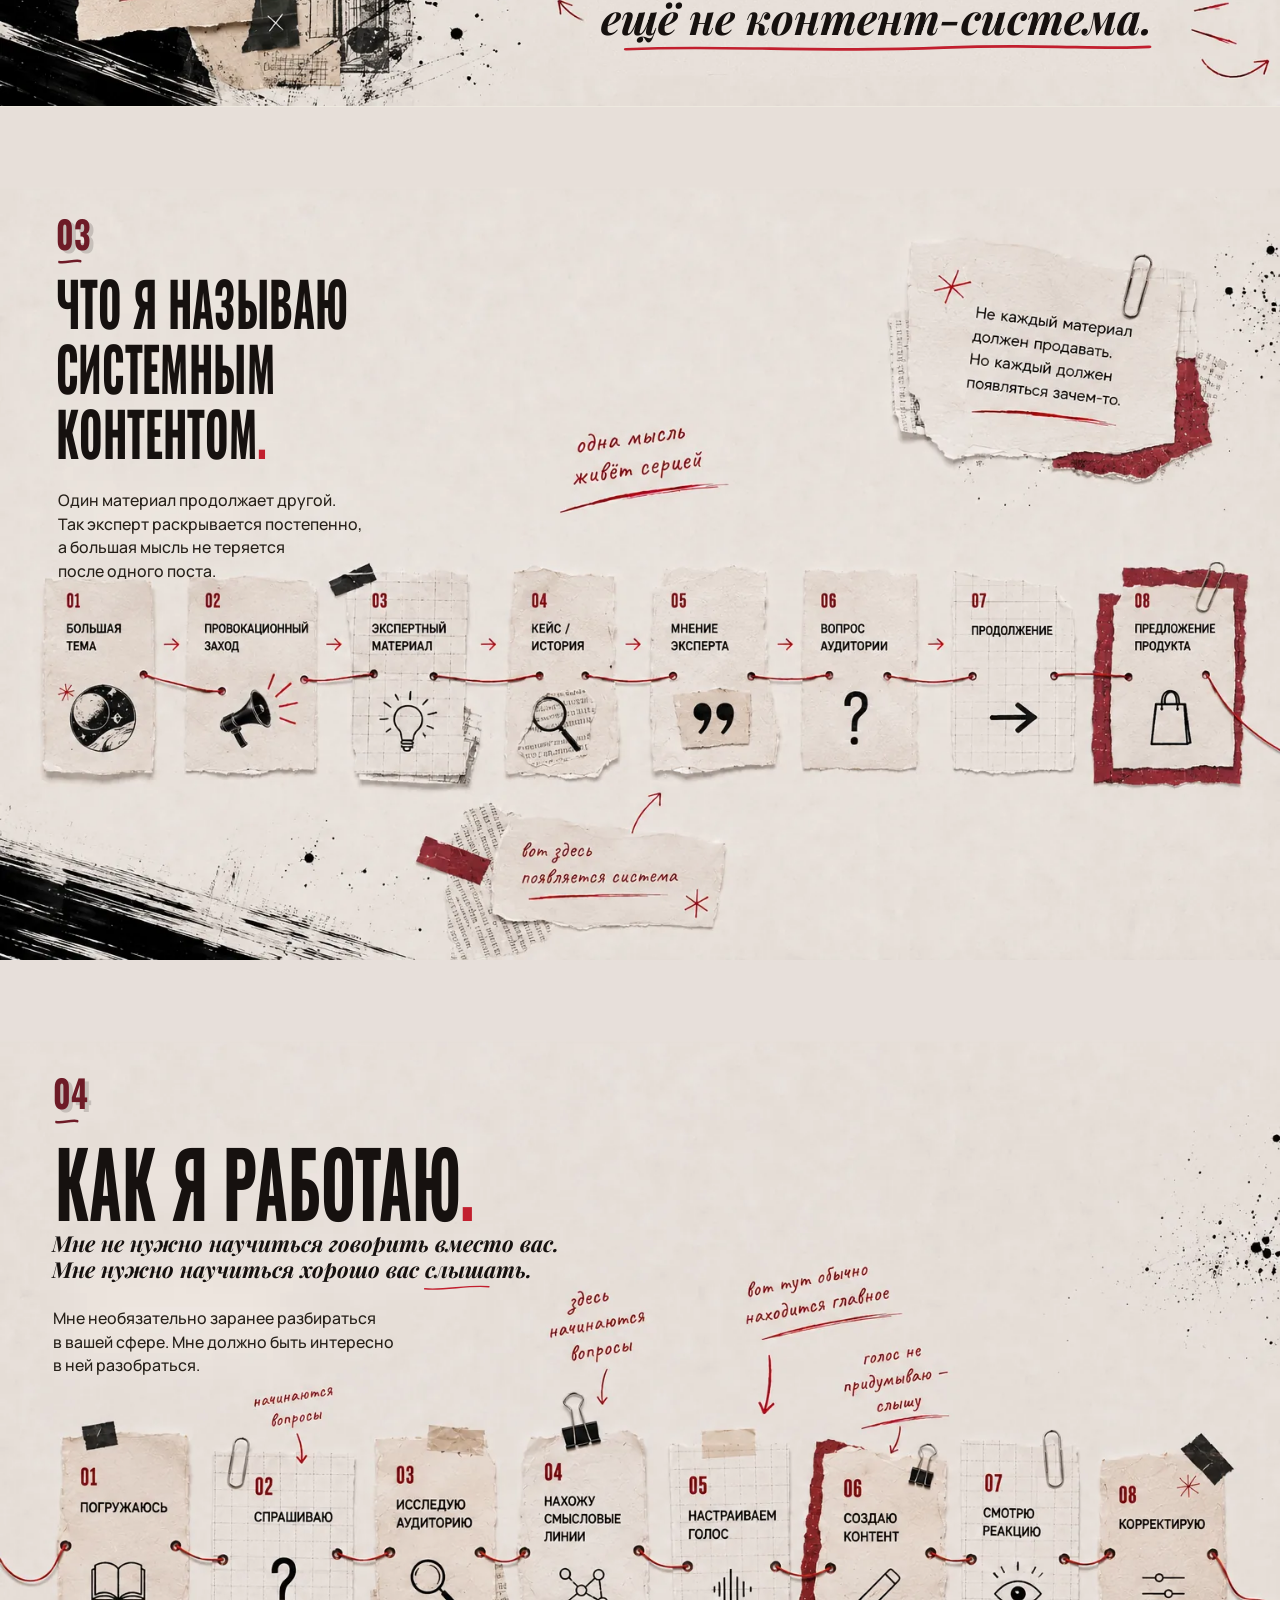
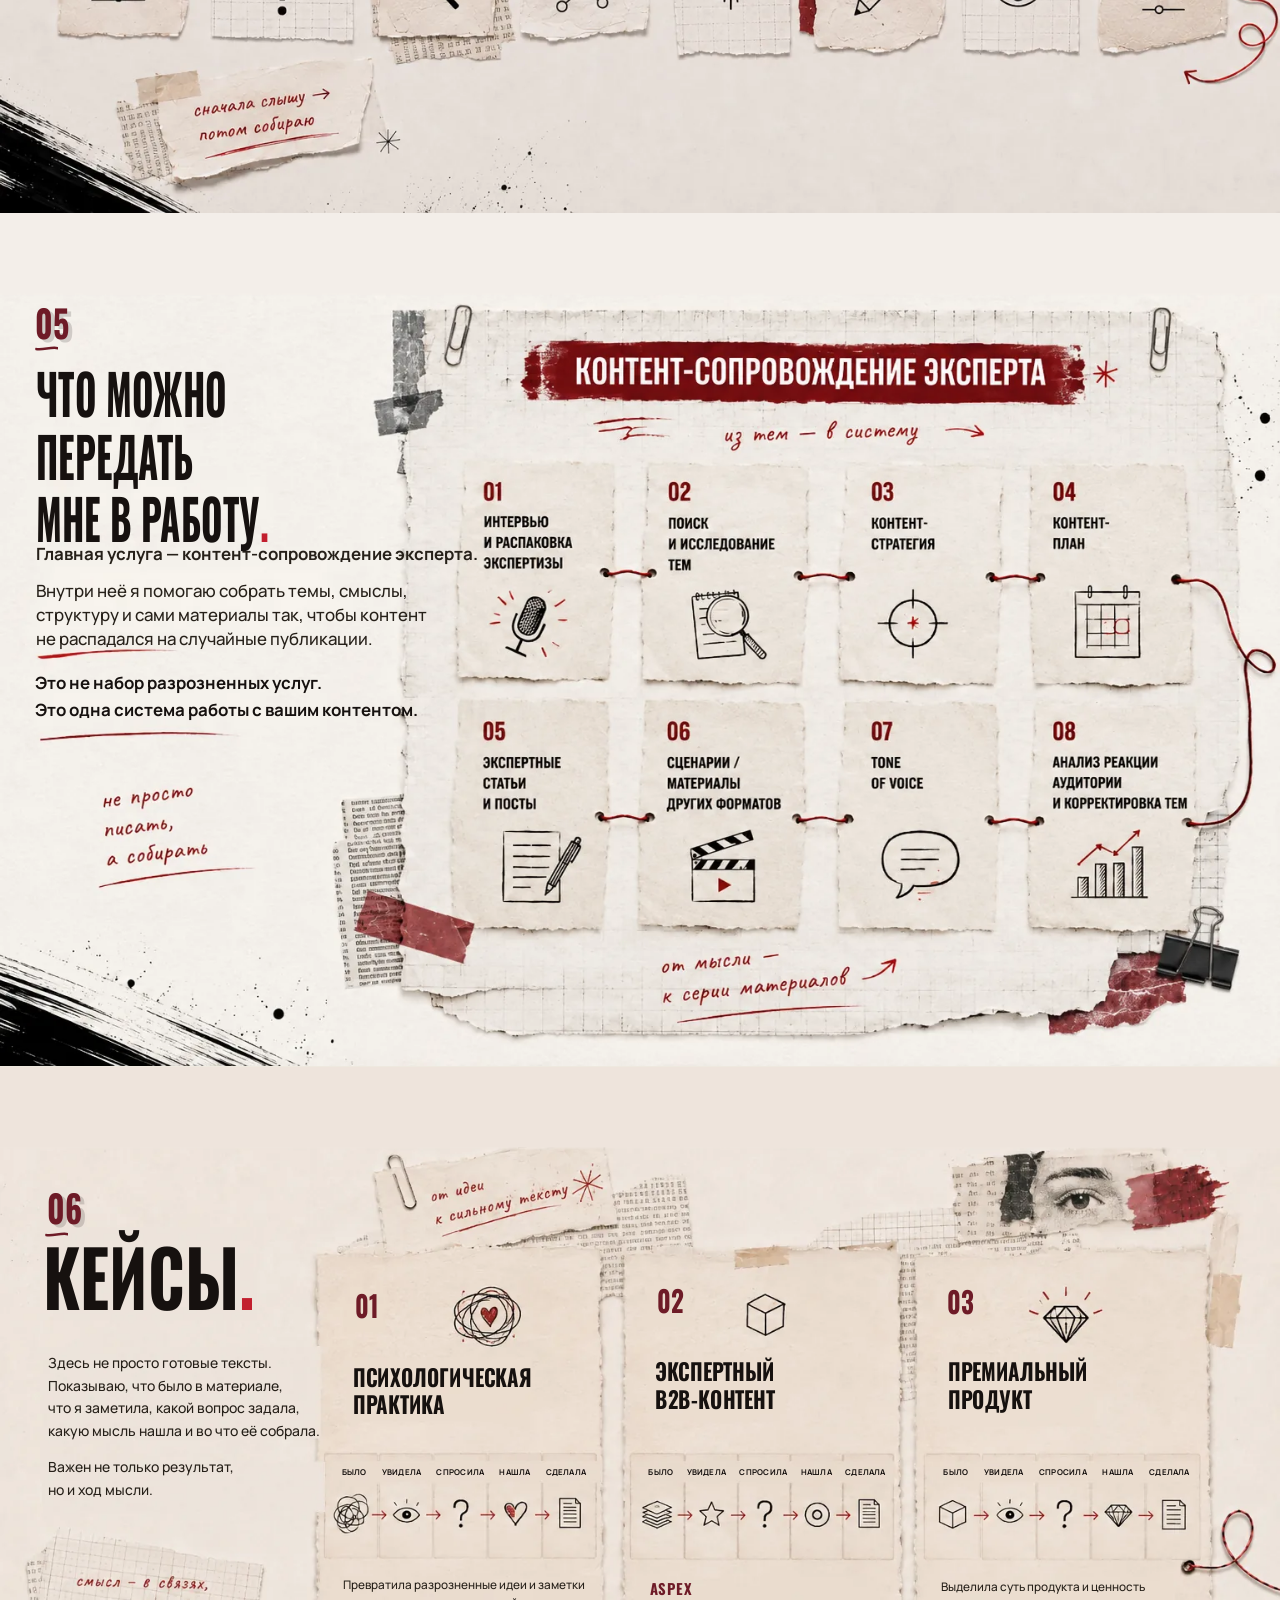
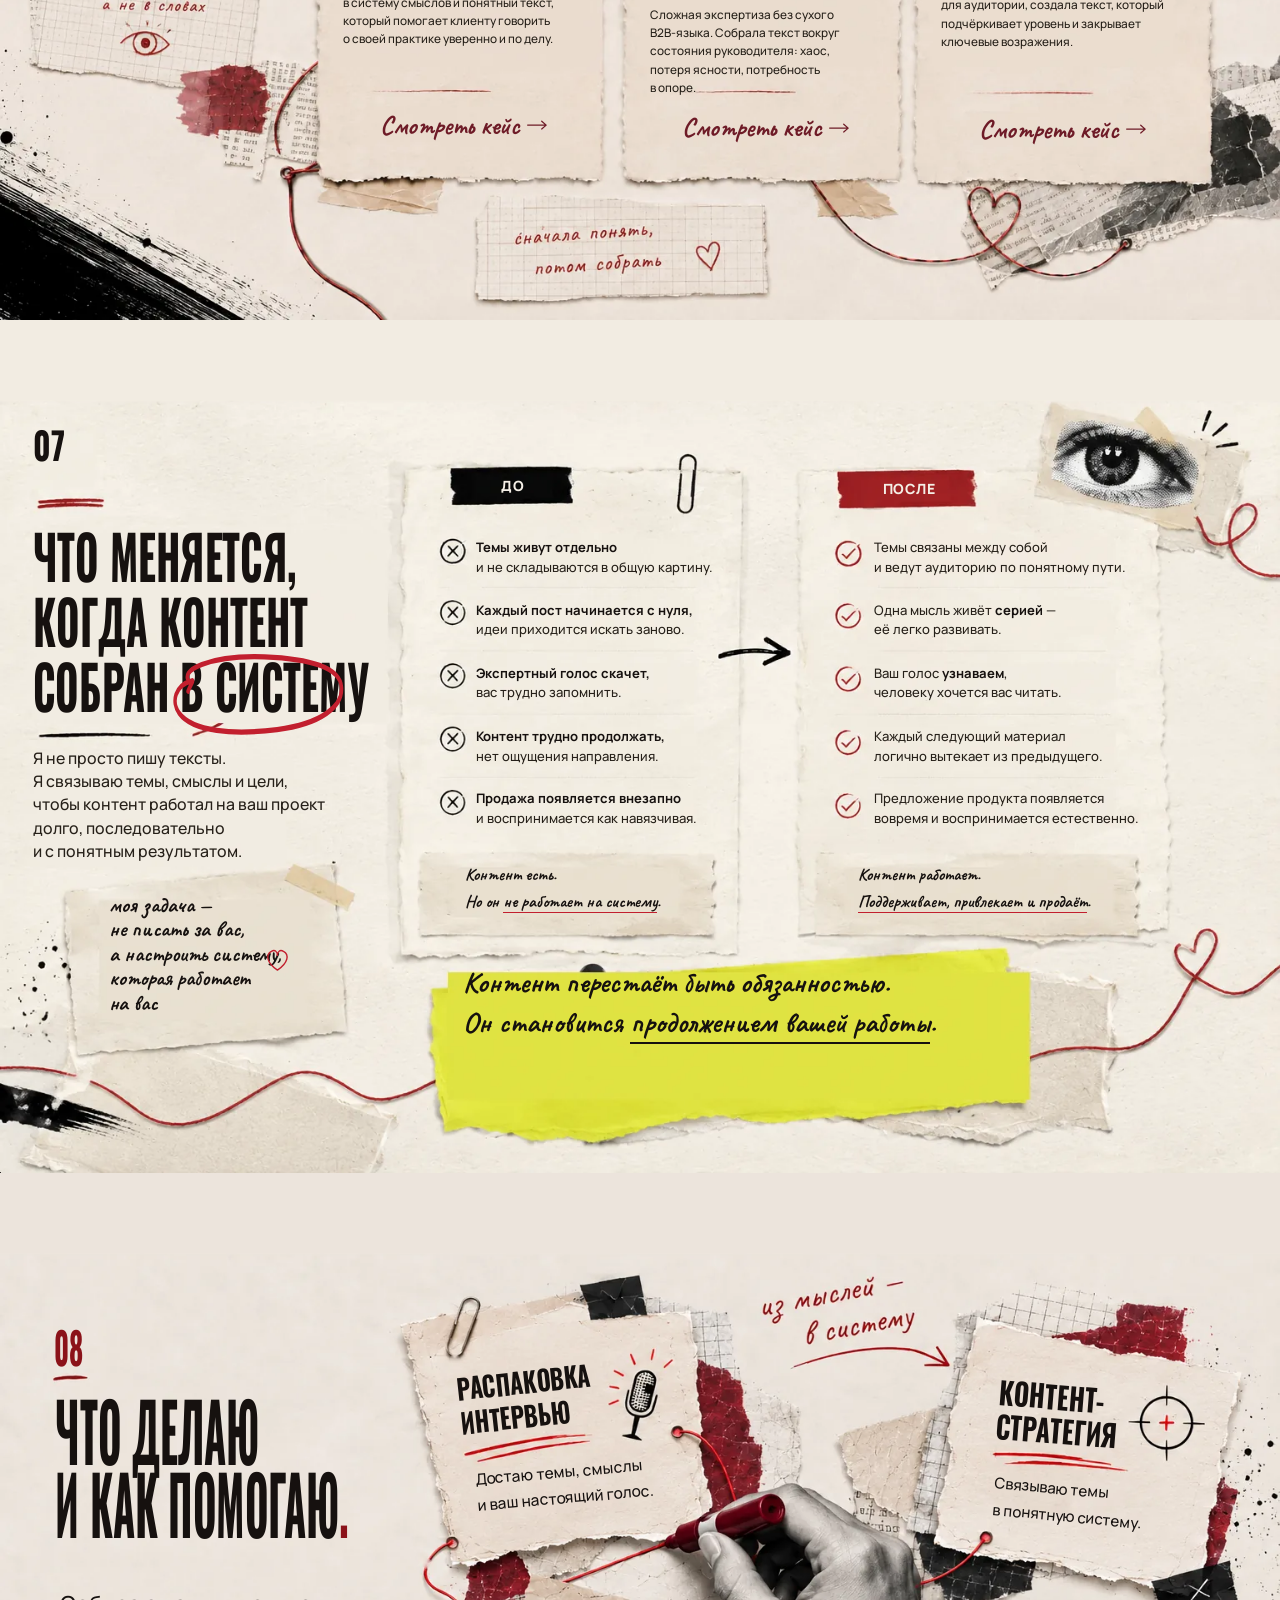
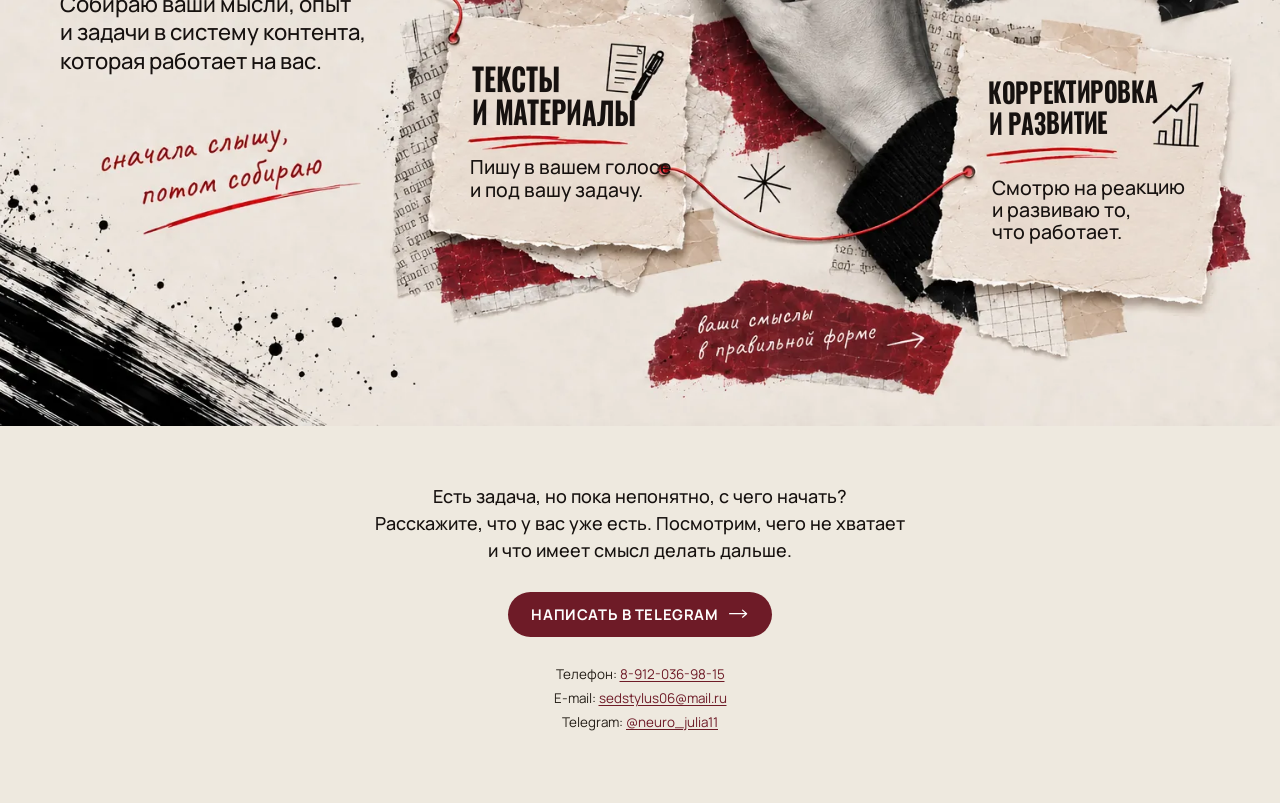
==== commit fc6c0543: "Убран горизонтальный скролл и вес страницы снижен с 20,9 МБ до 187 КБ По замечанию рецензента: гориз" ====
--- a/index.html
+++ b/index.html
@@ -42,7 +42,8 @@
 <main id="top">
   <section class="hero" data-paper="#EDE6DD">
     <div class="hero-stage">
-      <img class="hero-plate" src="images/hero-bg.png" alt="" aria-hidden="true">
+      <img class="hero-plate" src="images/hero-bg.webp" alt="" aria-hidden="true"
+           fetchpriority="high" decoding="async">
 
       <!-- Headline -->
       <h1 class="headline">Знания видят.</h1>
@@ -61,7 +62,8 @@
   <!-- ============ Экран 2 — узнавание проблемы ============ -->
   <section class="problem" data-paper="#E8E1DB">
     <div class="problem-stage">
-      <img class="problem-plate" src="images/problem-bg.png" alt="" aria-hidden="true">
+      <img class="problem-plate" src="images/problem-bg.webp" alt="" aria-hidden="true"
+           loading="lazy" decoding="async">
 
       <span class="p2-num">02</span>
 
@@ -90,7 +92,8 @@
   <!-- ============ Экран 3 — что я называю системным контентом ============ -->
   <section class="system" data-paper="#E7DFD9">
     <div class="system-stage">
-      <img class="system-plate" src="images/system-bg.png" alt="" aria-hidden="true">
+      <img class="system-plate" src="images/system-bg.webp" alt="" aria-hidden="true"
+           loading="lazy" decoding="async">
       <div class="plate-mask" style="--paper: #E7DFD9" aria-hidden="true"></div>
 
       <span class="p3-num">03</span>
@@ -116,7 +119,8 @@
   <!-- ============ Экран 4 — как я работаю ============ -->
   <section class="process" id="approach" data-paper="#E7DFDA">
     <div class="process-stage">
-      <img class="process-plate" src="images/process-bg.png" alt="" aria-hidden="true">
+      <img class="process-plate" src="images/process-bg.webp" alt="" aria-hidden="true"
+           loading="lazy" decoding="async">
       <div class="plate-mask" style="--paper: #E7DFDA" aria-hidden="true"></div>
 
       <span class="p4-num">04</span>
@@ -148,7 +152,8 @@
   <!-- ============ Экран 5 — что можно передать мне в работу ============ -->
   <section class="services" id="services" data-paper="#F3EEE9">
     <div class="services-stage">
-      <img class="services-plate" src="images/services-bg.png" alt="" aria-hidden="true">
+      <img class="services-plate" src="images/services-bg.webp" alt="" aria-hidden="true"
+           loading="lazy" decoding="async">
       <div class="plate-mask" style="--paper: #F3EEE9" aria-hidden="true"></div>
 
       <span class="p5-num">05</span>
@@ -179,7 +184,8 @@
   <!-- ============ Экран 6 — кейсы ============ -->
   <section class="cases" id="cases" data-paper="#EEE4DC">
     <div class="cases-stage">
-      <img class="cases-plate" src="images/cases-bg.png" alt="" aria-hidden="true">
+      <img class="cases-plate" src="images/cases-bg.webp" alt="" aria-hidden="true"
+           loading="lazy" decoding="async">
       <div class="plate-mask" style="--paper: #EEE4DC" aria-hidden="true"></div>
 
       <span class="p6-num">06</span>
@@ -336,7 +342,7 @@
 
           <div class="p6-case-visual" aria-hidden="true">
             <div class="p6-case-visual-stage p6-case-visual-stage-psych">
-              <img class="p6-case-visual-img" src="images/psychological-practice-collage.png" alt="">
+              <img class="p6-case-visual-img" src="images/psychological-practice-collage.webp" alt="" loading="lazy" decoding="async">
             </div>
           </div>
         </div>
@@ -425,7 +431,7 @@
                Не пересобирается средствами CSS/SVG — только готовое изображение. -->
           <div class="p6-case-visual" aria-hidden="true">
             <div class="p6-case-visual-stage">
-              <img class="p6-case-visual-img" src="images/aspex-collage.png" alt="">
+              <img class="p6-case-visual-img" src="images/aspex-collage.webp" alt="" loading="lazy" decoding="async">
             </div>
           </div>
         </div>
@@ -511,7 +517,7 @@
 
           <div class="p6-case-visual" aria-hidden="true">
             <div class="p6-case-visual-stage p6-case-visual-stage-delonghi">
-              <img class="p6-case-visual-img" src="images/delonghi-case-collage.png" alt="">
+              <img class="p6-case-visual-img" src="images/delonghi-case-collage.webp" alt="" loading="lazy" decoding="async">
             </div>
           </div>
         </div>
@@ -523,7 +529,8 @@
   <!-- ============ Экран 7 — что меняется, когда контент собран в систему ============ -->
   <section class="system-effect" id="system-effect" data-paper="#F2ECE2">
     <div class="system-effect-stage">
-      <img class="system-effect-plate" src="images/system-effect-bg.png" alt="" aria-hidden="true">
+      <img class="system-effect-plate" src="images/system-effect-bg.webp" alt="" aria-hidden="true"
+           loading="lazy" decoding="async">
       <div class="plate-mask" style="--paper: #F2ECE2" aria-hidden="true"></div>
 
       <span class="p7-num">07</span>
@@ -585,7 +592,8 @@
   <!-- ============ Экран 8 — что делаю и как помогаю ============ -->
   <section class="what-i-do" id="what-i-do" data-paper="#ECE4DC">
     <div class="what-i-do-stage">
-      <img class="what-i-do-plate" src="images/what-i-do-bg.png" alt="" aria-hidden="true">
+      <img class="what-i-do-plate" src="images/what-i-do-bg.webp" alt="" aria-hidden="true"
+           loading="lazy" decoding="async">
       <div class="plate-mask" style="--paper: #ECE4DC" aria-hidden="true"></div>
 
       <span class="p8-num">08</span>
--- a/css/style.css
+++ b/css/style.css
@@ -32,7 +32,7 @@
 .hero { background: var(--bg); }
 .hero-stage {
   position: relative;
-  width: min(1536px, 100vw);
+  width: min(1536px, 100%);
   margin-inline: auto;
   aspect-ratio: 1536 / 1024;
   container-type: inline-size;
@@ -61,6 +61,9 @@
    шапка попиксельно совпадает с прежней шапкой экрана 01.
    ------------------------------------------------------------------------ */
 :root {
+  /* --stage-w намеренно на 100vw: используется ТОЛЬКО для высоты полосы.
+     Ширины задаются через 100%, иначе на Windows полоса прокрутки
+     занимает место, а 100vw её не учитывает — и появляется скролл. */
   --stage-w: min(1536px, 100vw);
   --bar-h: calc(var(--stage-w) * 0.0611979);   /* 94 / 1536 */
 }
@@ -78,7 +81,7 @@
 }
 .site-header-inner {
   position: relative;
-  width: var(--stage-w);
+  width: min(1536px, 100%);
   height: 100%;
   margin-inline: auto;
   container-type: inline-size;
@@ -255,7 +258,7 @@
 .problem { background: var(--bg); }
 .problem-stage {
   position: relative;
-  width: min(1536px, 100vw);
+  width: min(1536px, 100%);
   margin-inline: auto;
   aspect-ratio: 1536 / 1024;
   container-type: inline-size;
@@ -368,7 +371,7 @@
 .system { background: var(--bg); }
 .system-stage {
   position: relative;
-  width: min(1536px, 100vw);
+  width: min(1536px, 100%);
   margin-inline: auto;
   aspect-ratio: 1536 / 1024;
   container-type: inline-size;
@@ -457,7 +460,7 @@
 .process { background: var(--bg); }
 .process-stage {
   position: relative;
-  width: min(1536px, 100vw);
+  width: min(1536px, 100%);
   margin-inline: auto;
   aspect-ratio: 1536 / 1024;
   container-type: inline-size;
@@ -570,7 +573,7 @@
 .services { background: var(--bg); }
 .services-stage {
   position: relative;
-  width: min(1536px, 100vw);
+  width: min(1536px, 100%);
   margin-inline: auto;
   aspect-ratio: 1536 / 1024;
   container-type: inline-size;
@@ -678,7 +681,7 @@
 .cases { background: var(--bg); }
 .cases-stage {
   position: relative;
-  width: min(1536px, 100vw);
+  width: min(1536px, 100%);
   margin-inline: auto;
   aspect-ratio: 1536 / 1024;
   container-type: inline-size;
@@ -1096,7 +1099,7 @@
 .system-effect { background: var(--bg); }
 .system-effect-stage {
   position: relative;
-  width: min(1536px, 100vw);
+  width: min(1536px, 100%);
   margin-inline: auto;
   aspect-ratio: 1536 / 1024;
   container-type: inline-size;
@@ -1296,7 +1299,7 @@
 .what-i-do { background: var(--bg); }
 .what-i-do-stage {
   position: relative;
-  width: min(1536px, 100vw);
+  width: min(1536px, 100%);
   margin-inline: auto;
   aspect-ratio: 1536 / 1024;
   container-type: inline-size;
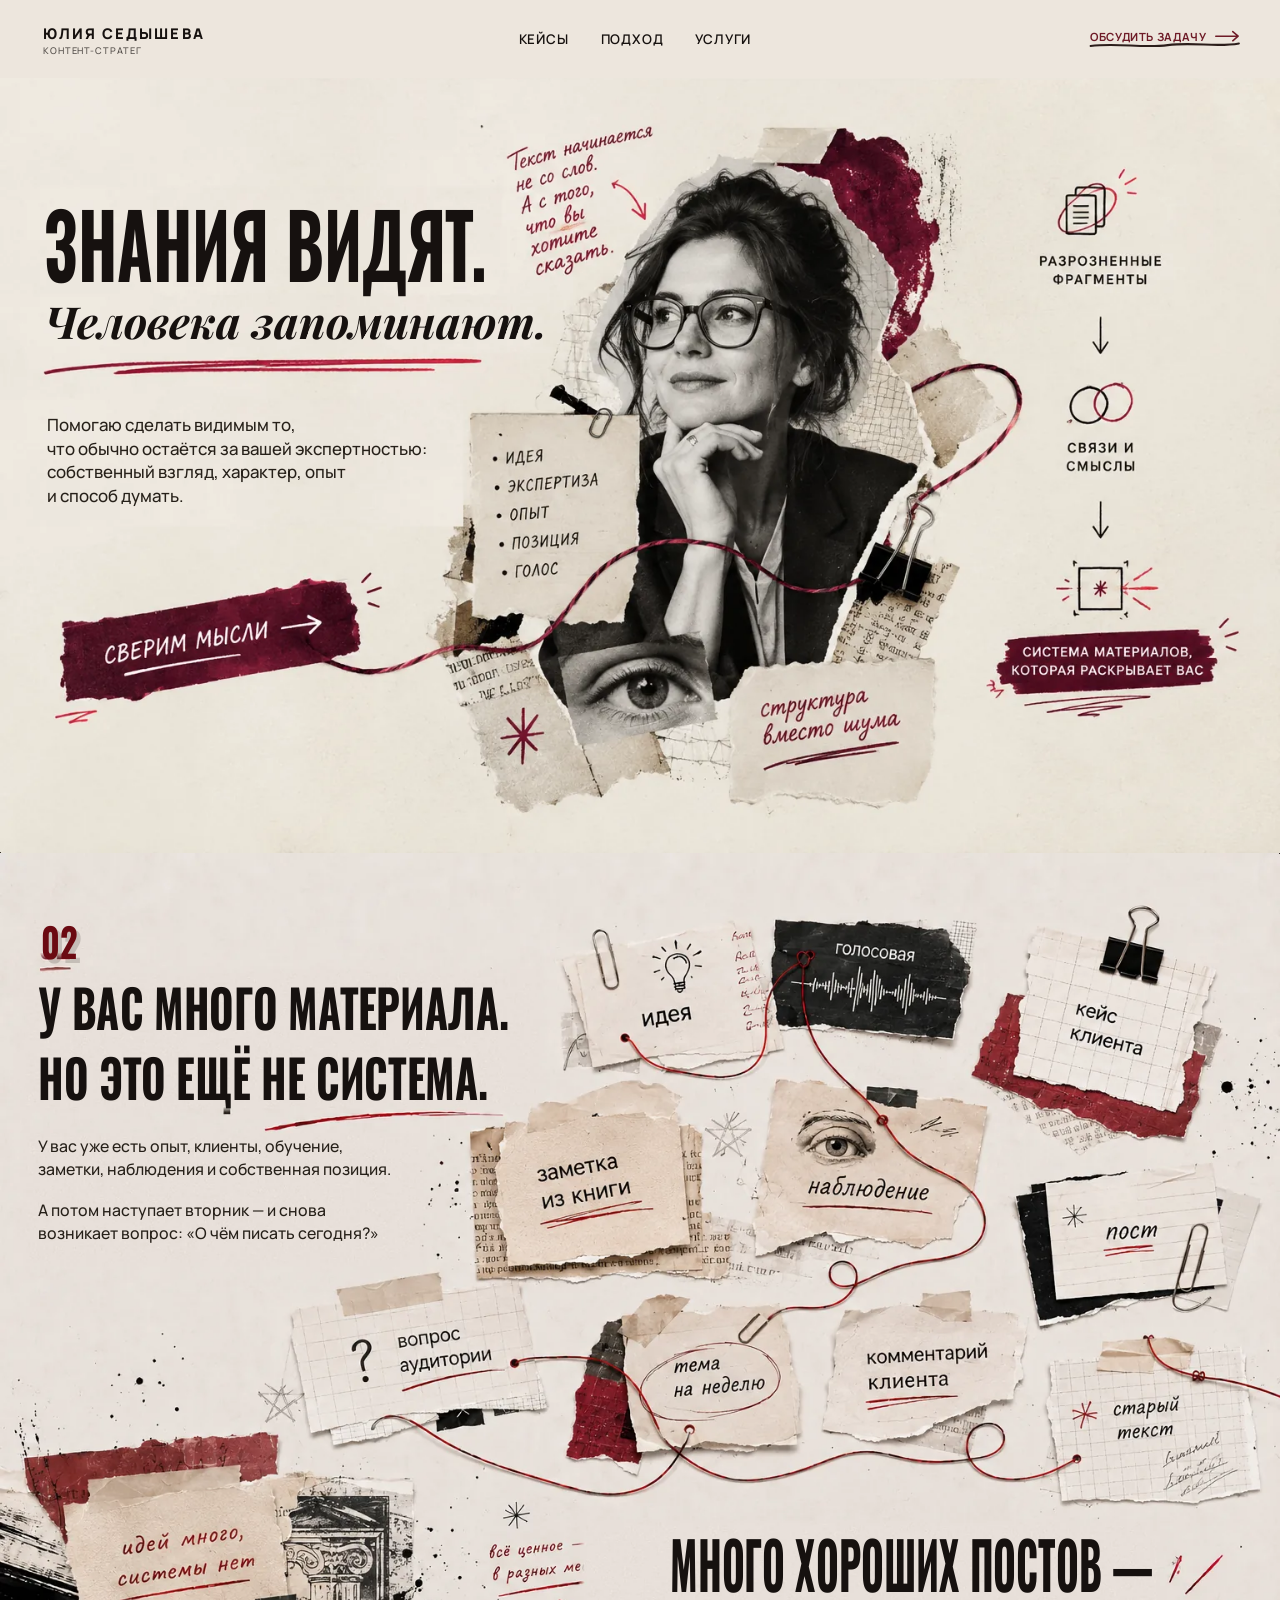
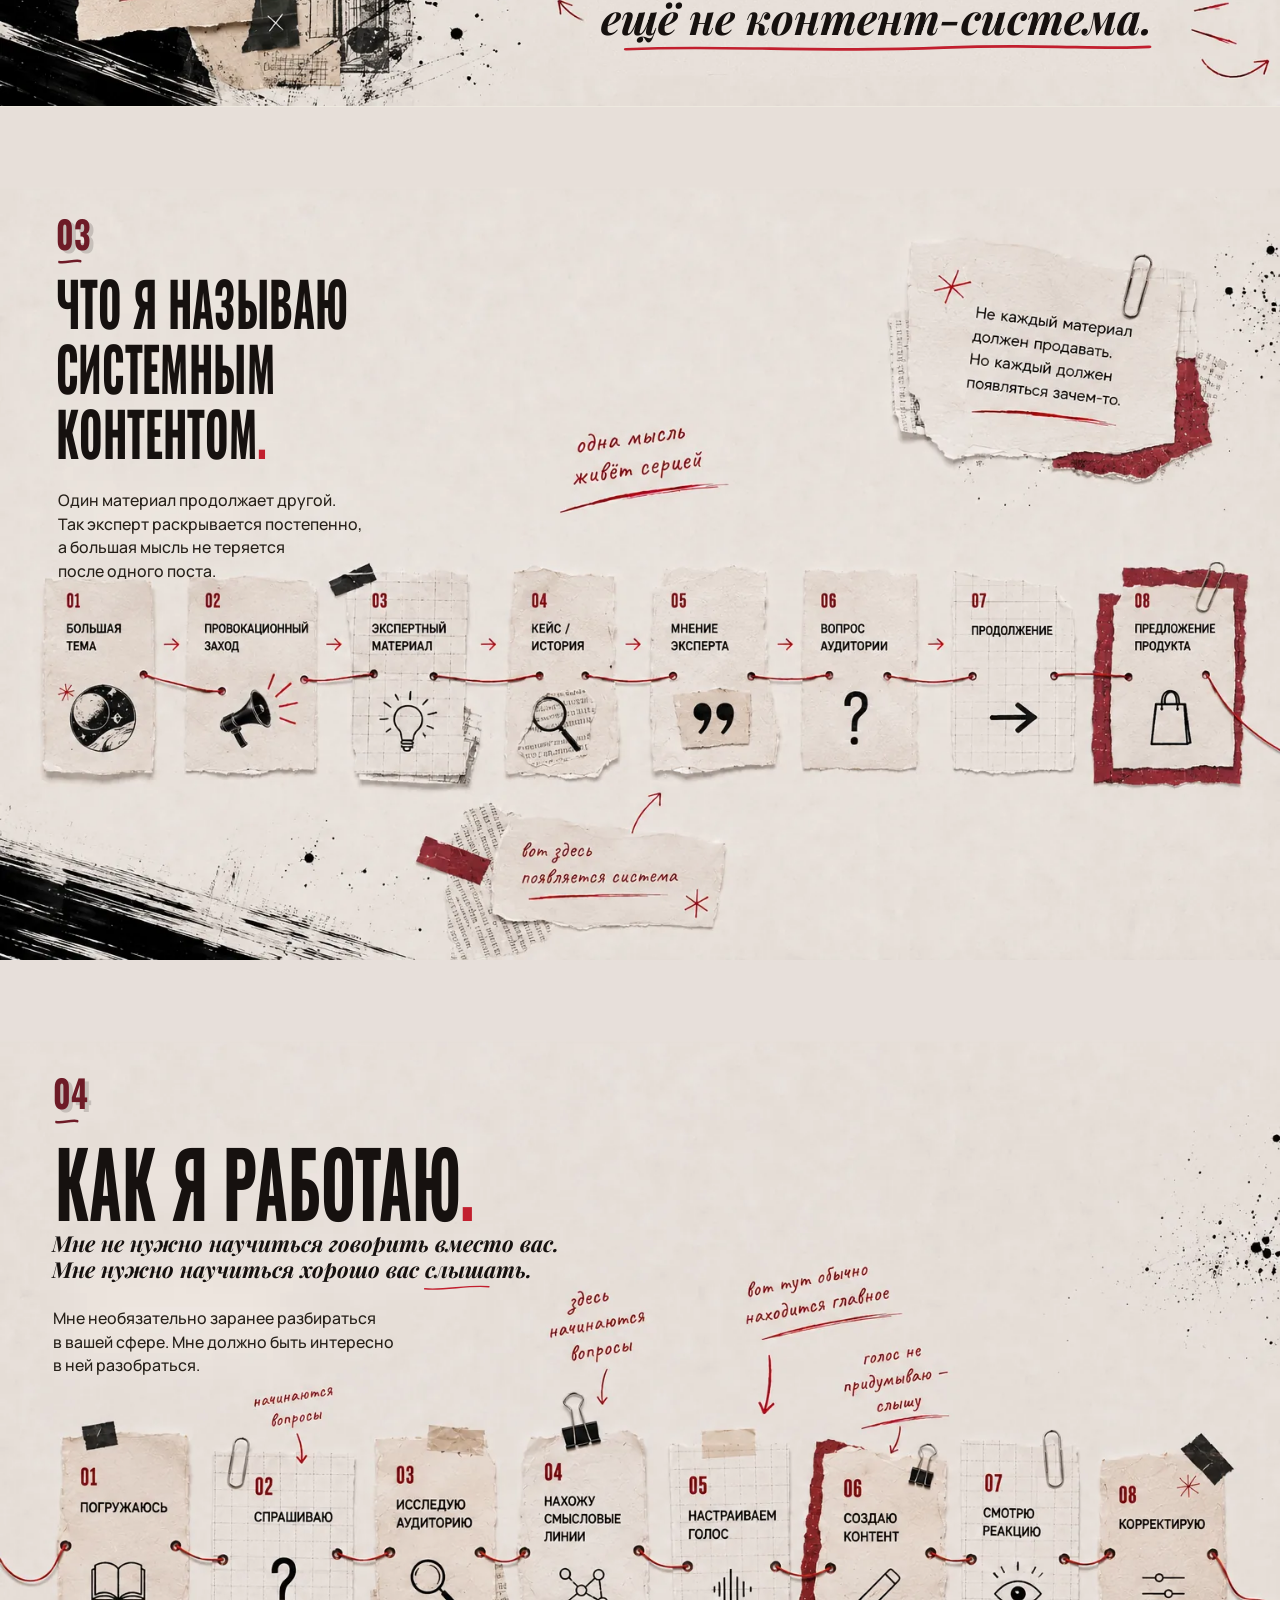
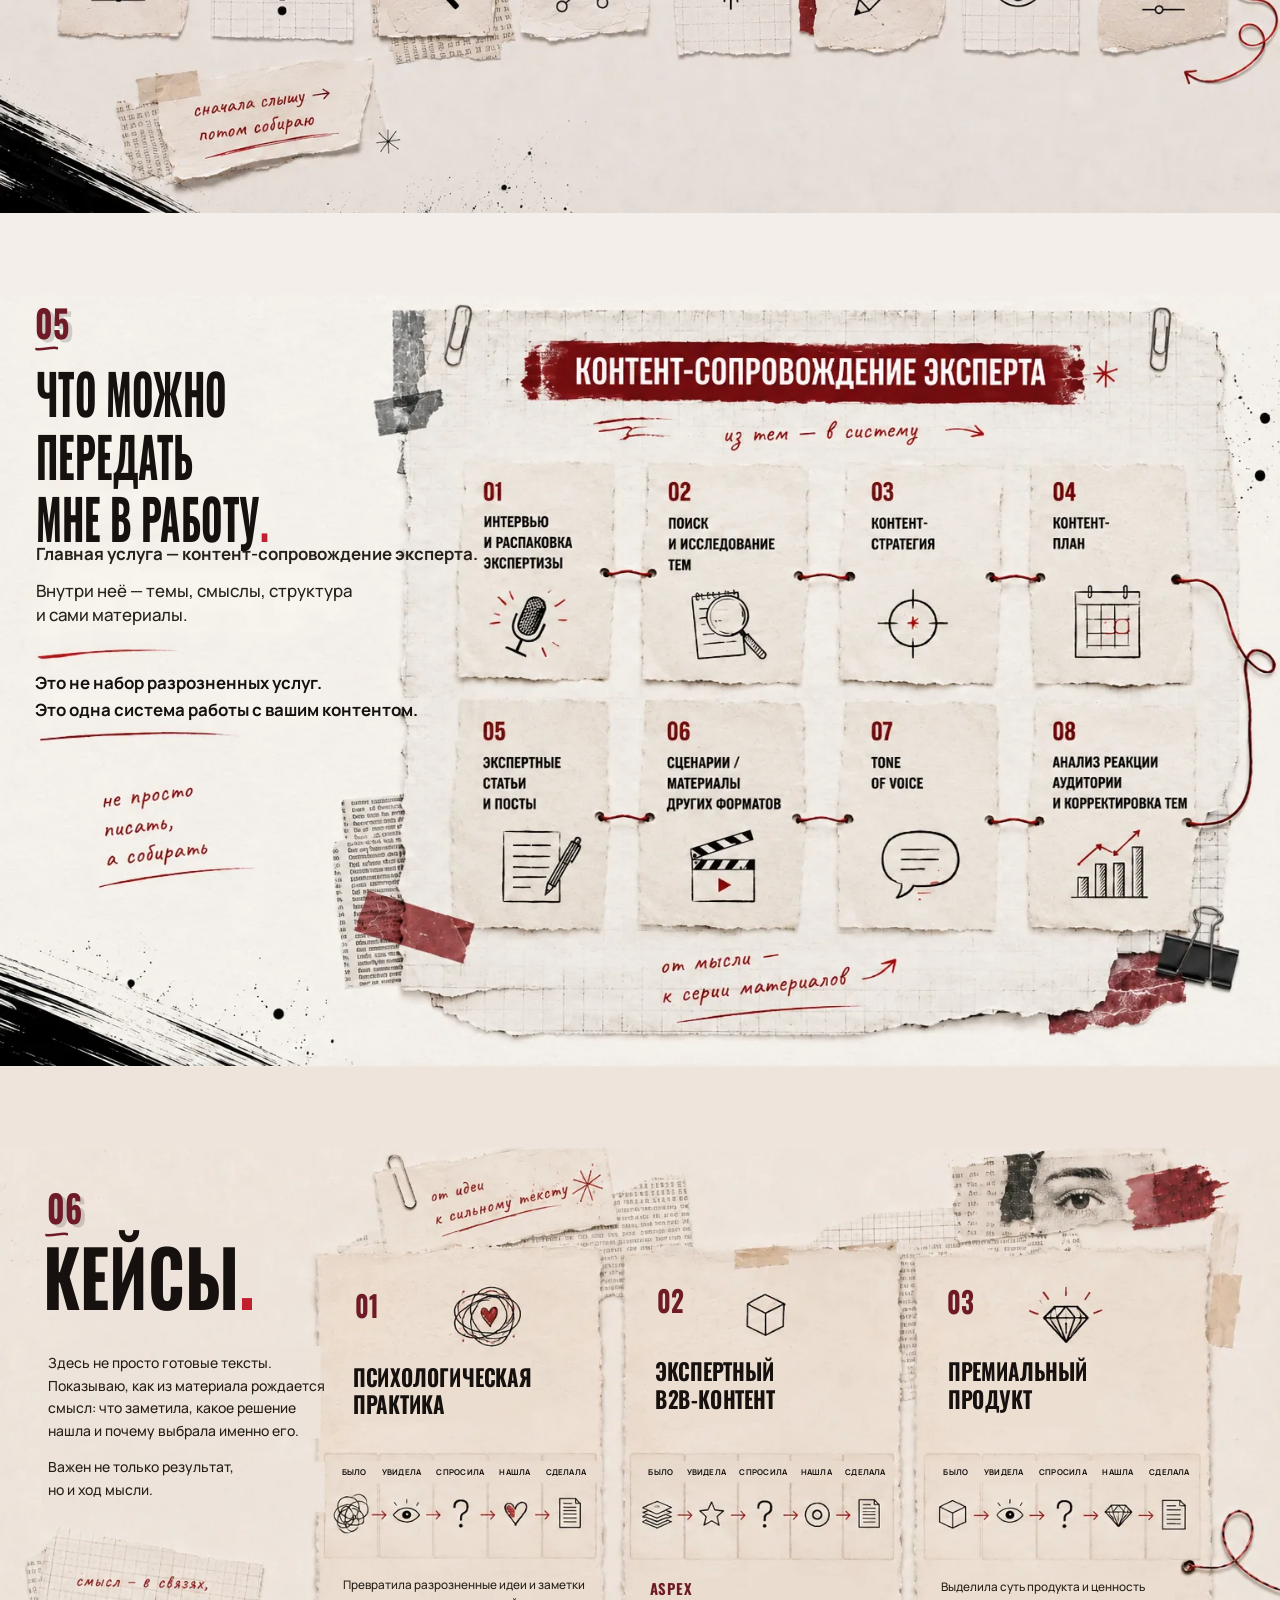
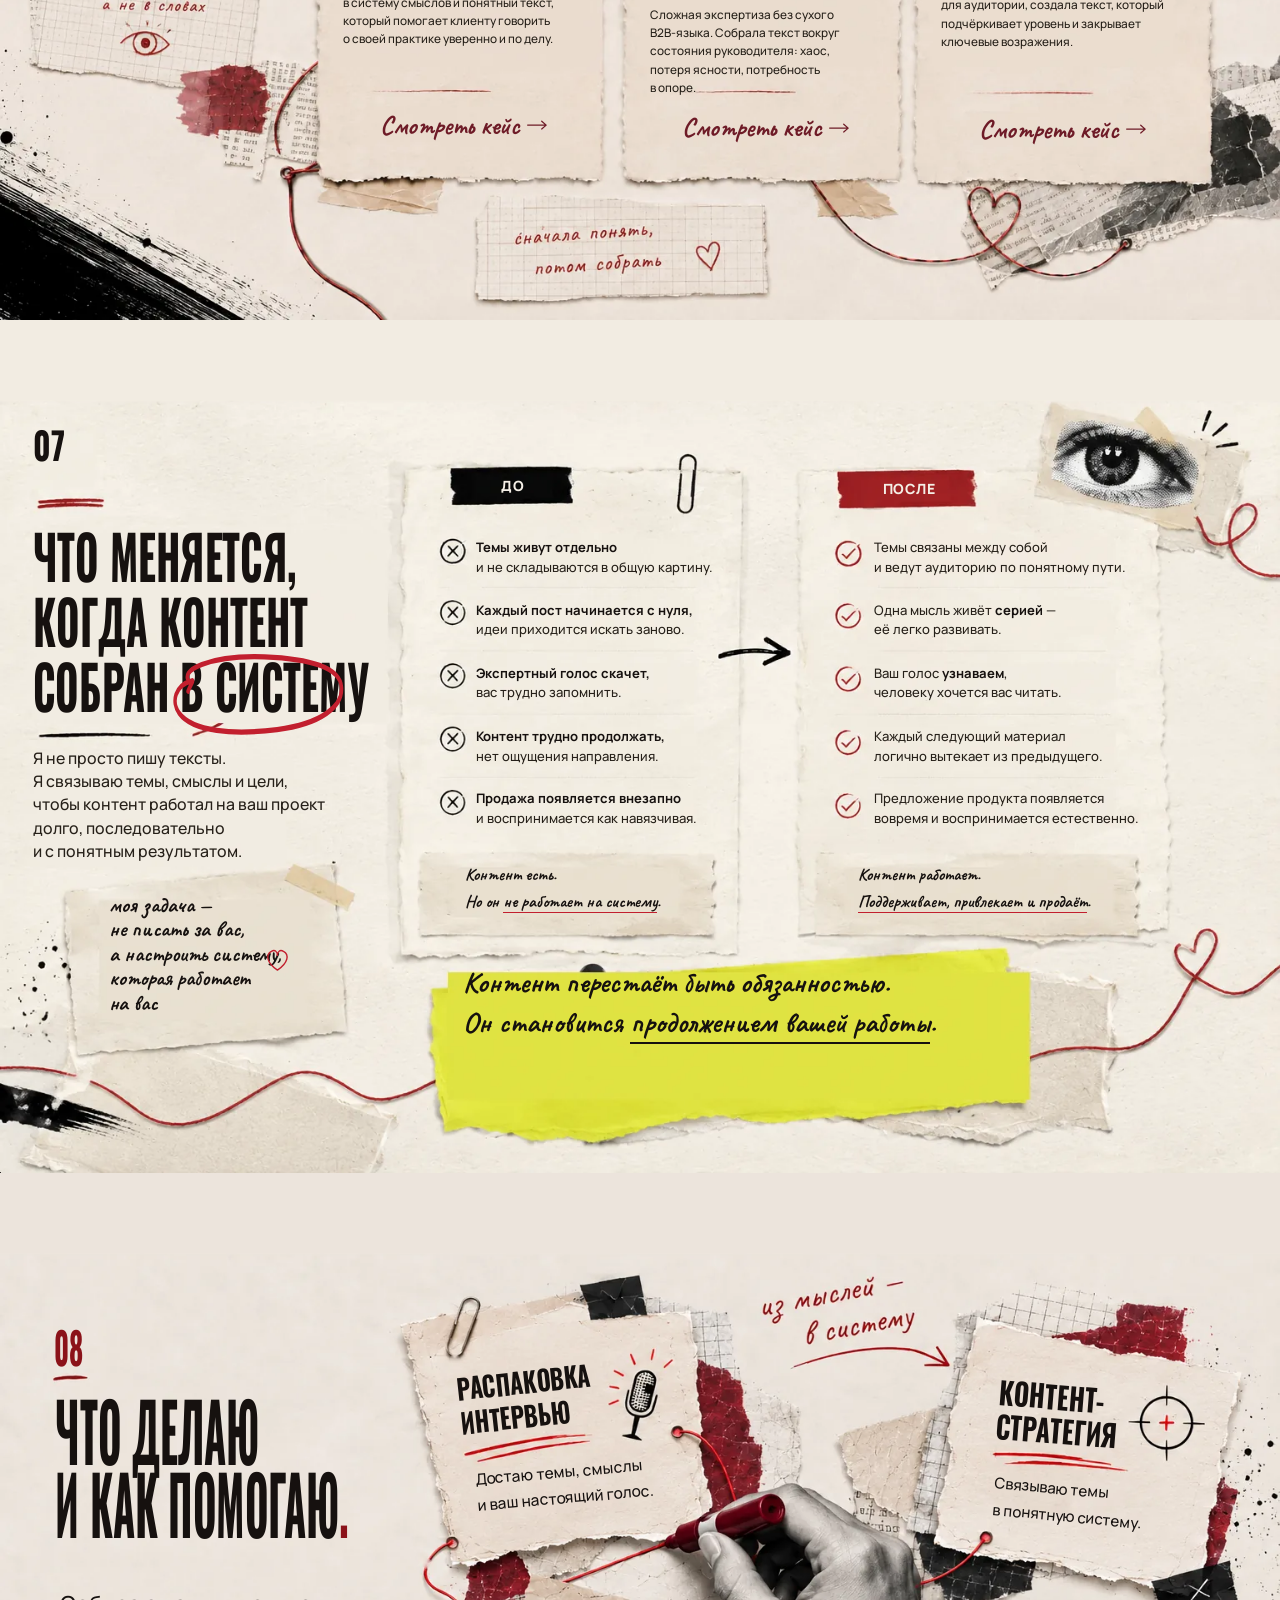
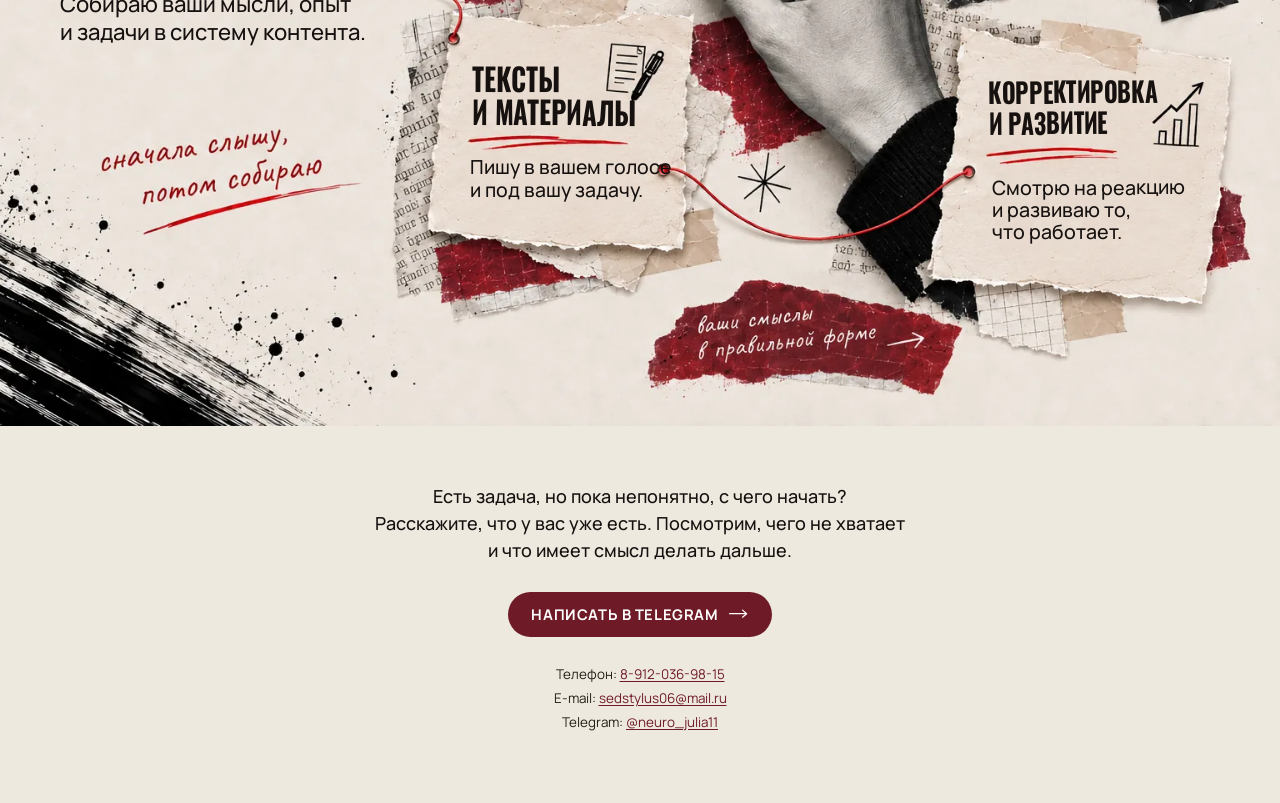
==== commit b8c03c55: "Три согласованные правки текста на экранах 05, 06 и 08 Сняты повторы одной мысли. Формулировки согла" ====
--- a/index.html
+++ b/index.html
@@ -169,9 +169,8 @@
 
       <div class="p5-lead">
         <p class="p5-lead-strong">Главная услуга — контент-сопровождение эксперта.</p>
-        <p>Внутри неё я помогаю собрать темы, смыслы,<br>
-          структуру и сами материалы так, чтобы контент<br>
-          не распадался на случайные публикации.</p>
+        <p>Внутри неё — темы, смыслы, структура<br>
+          и сами материалы.</p>
       </div>
 
       <p class="p5-bottom">
@@ -196,9 +195,9 @@
       <h2 class="p6-title">Кейсы<em>.</em></h2>
 
       <p class="p6-lead1">Здесь не просто готовые тексты.<br>
-        Показываю, что было в материале,<br>
-        что я заметила, какой вопрос задала,<br>
-        какую мысль нашла и во что её собрала.</p>
+        Показываю, как из материала рождается<br>
+        смысл: что заметила, какое решение<br>
+        нашла и почему выбрала именно его.</p>
       <p class="p6-lead2">Важен не только результат,<br>
         но и ход мысли.</p>
 
@@ -604,8 +603,7 @@
       </h2>
 
       <p class="p8-lead">Собираю ваши мысли, опыт<br>
-        и задачи в систему контента,<br>
-        которая работает на вас.</p>
+        и задачи в систему контента.</p>
 
       <!-- Карточка 1 — распаковка / интервью -->
       <h3 class="p8-ctitle c1"><span>Распаковка</span><span>интервью</span></h3>
